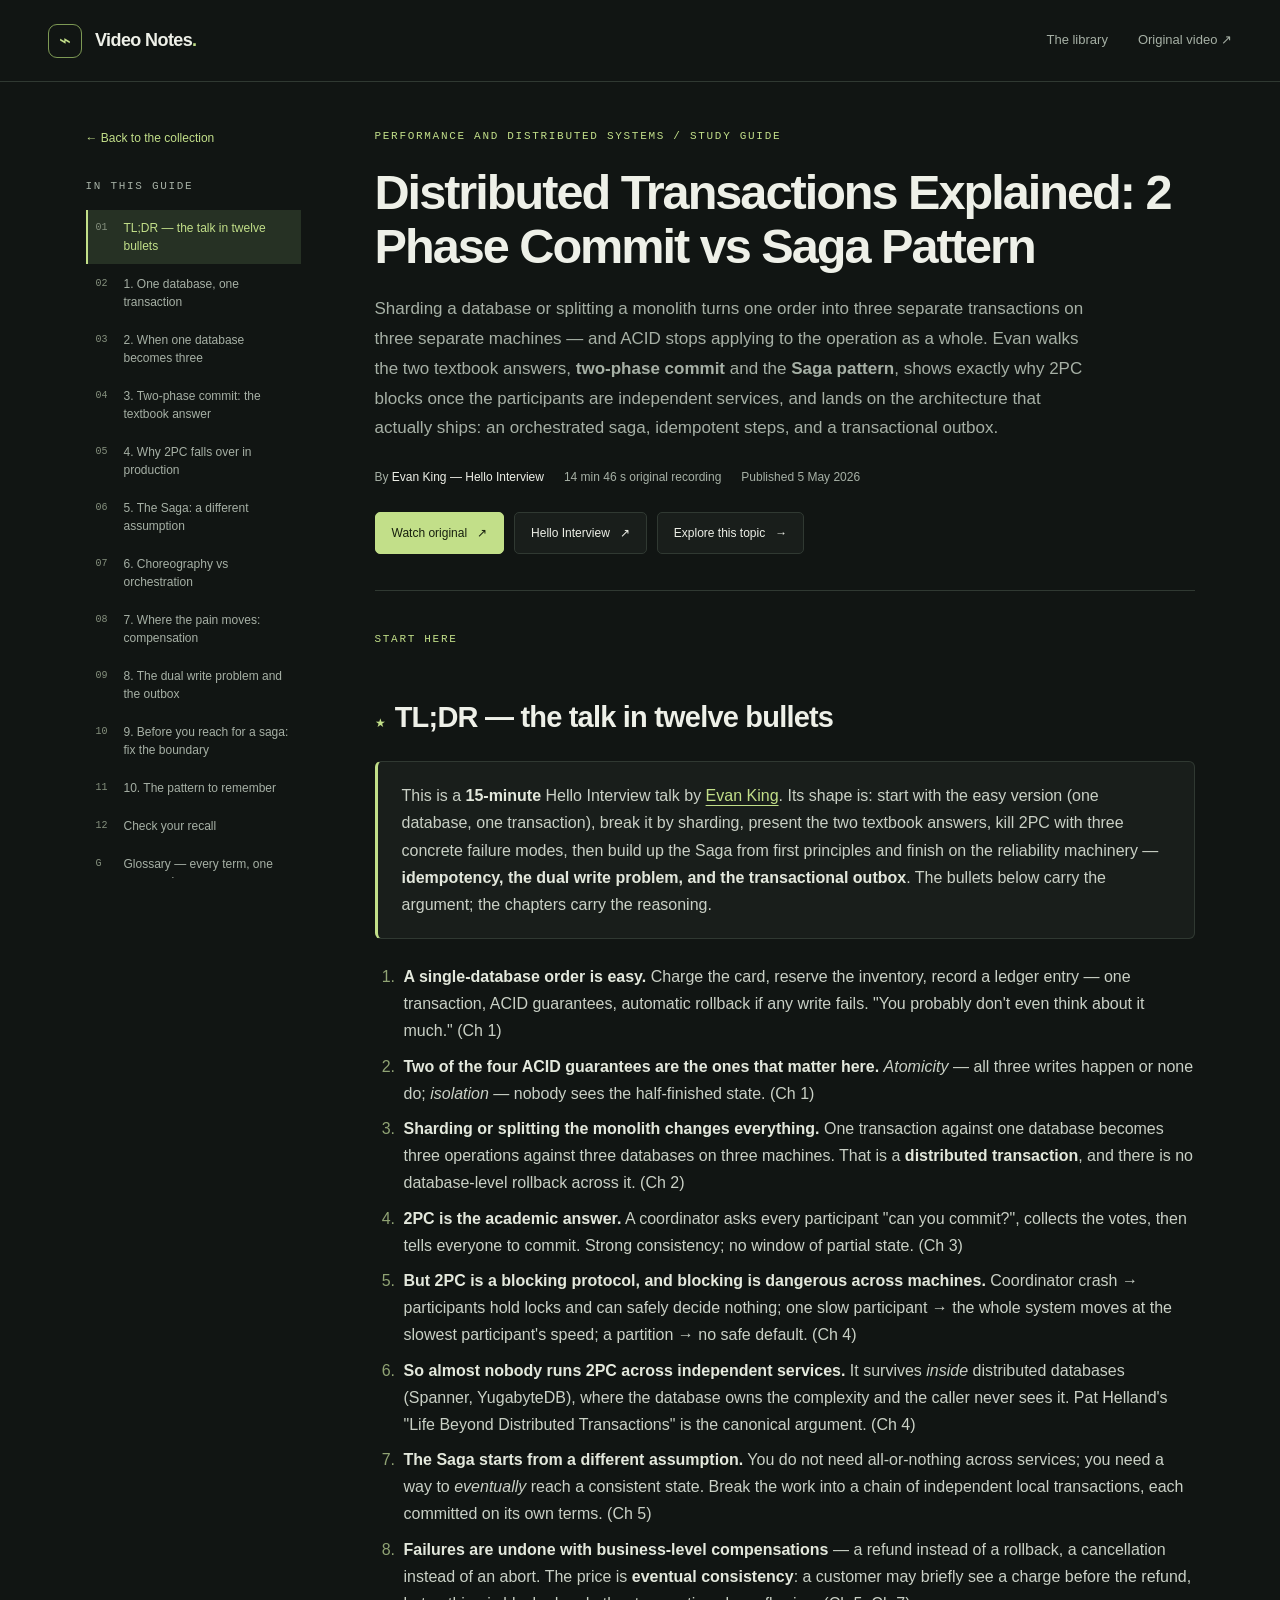
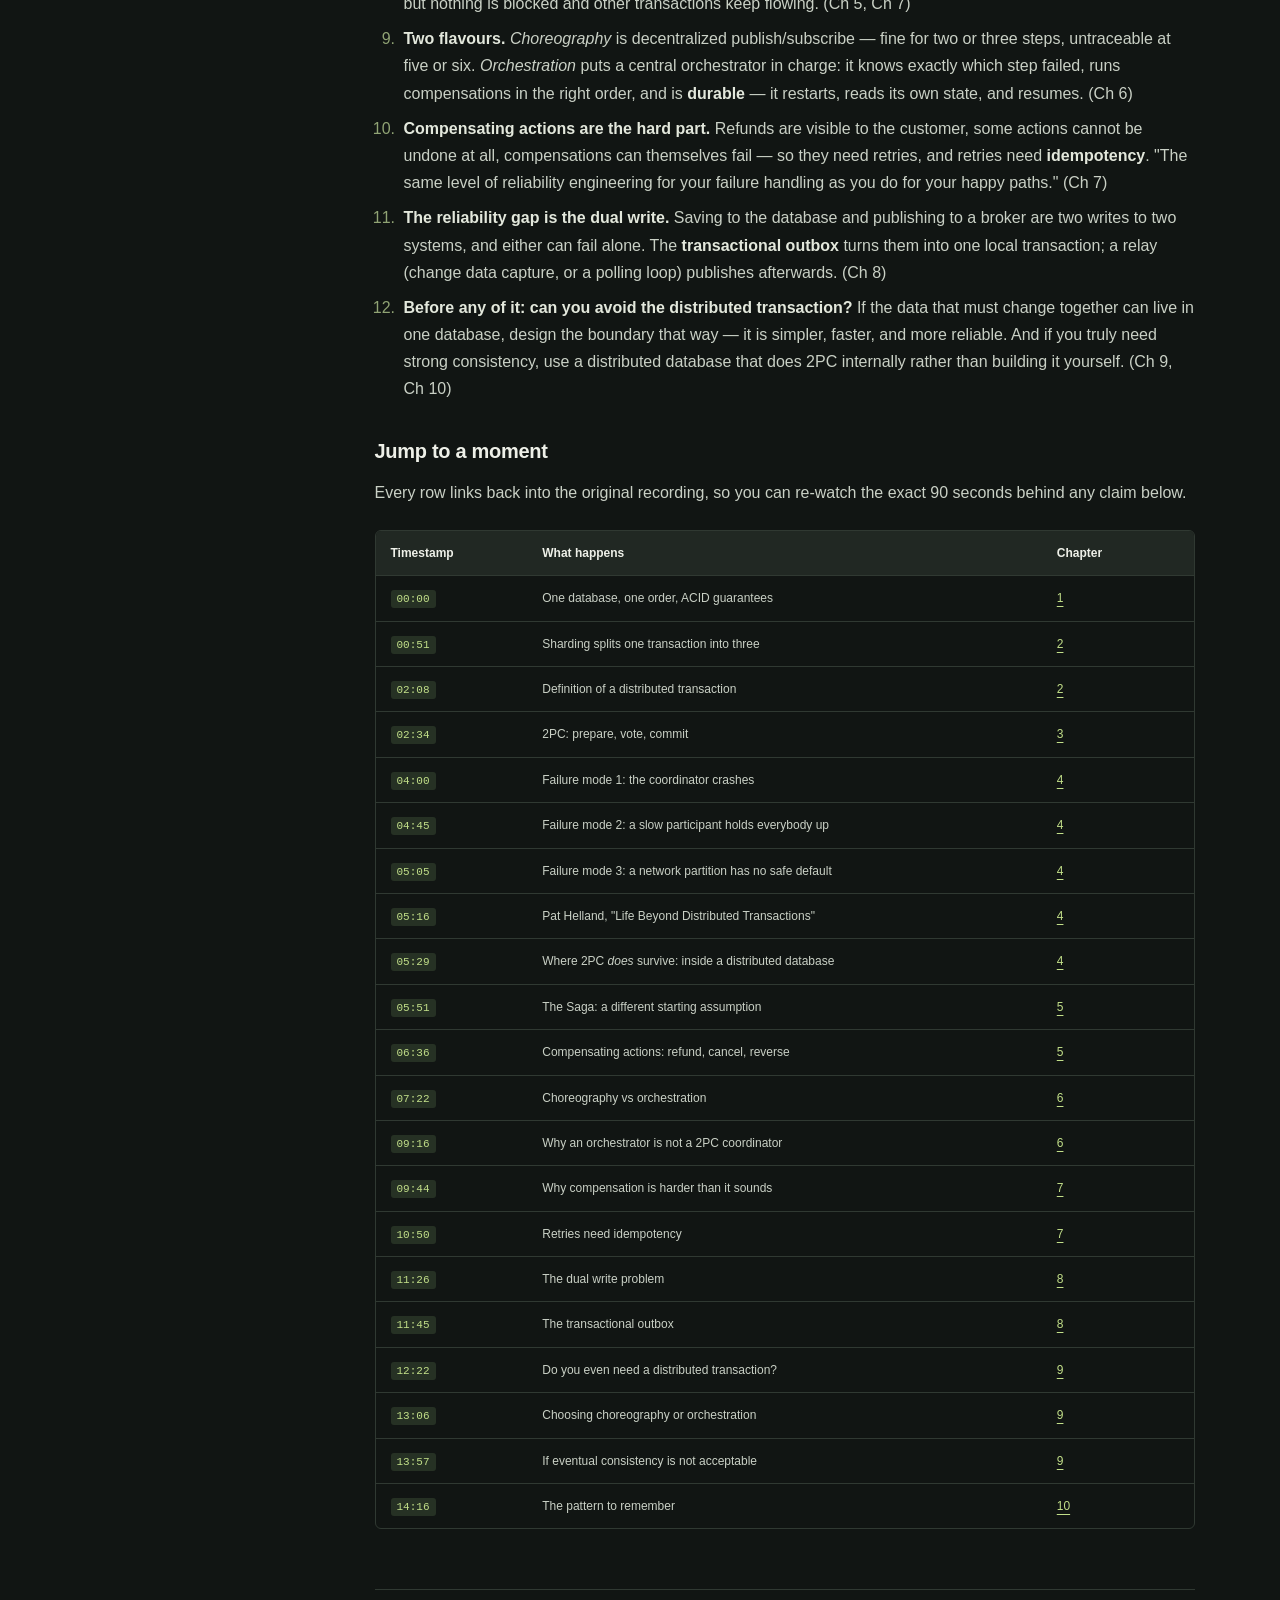
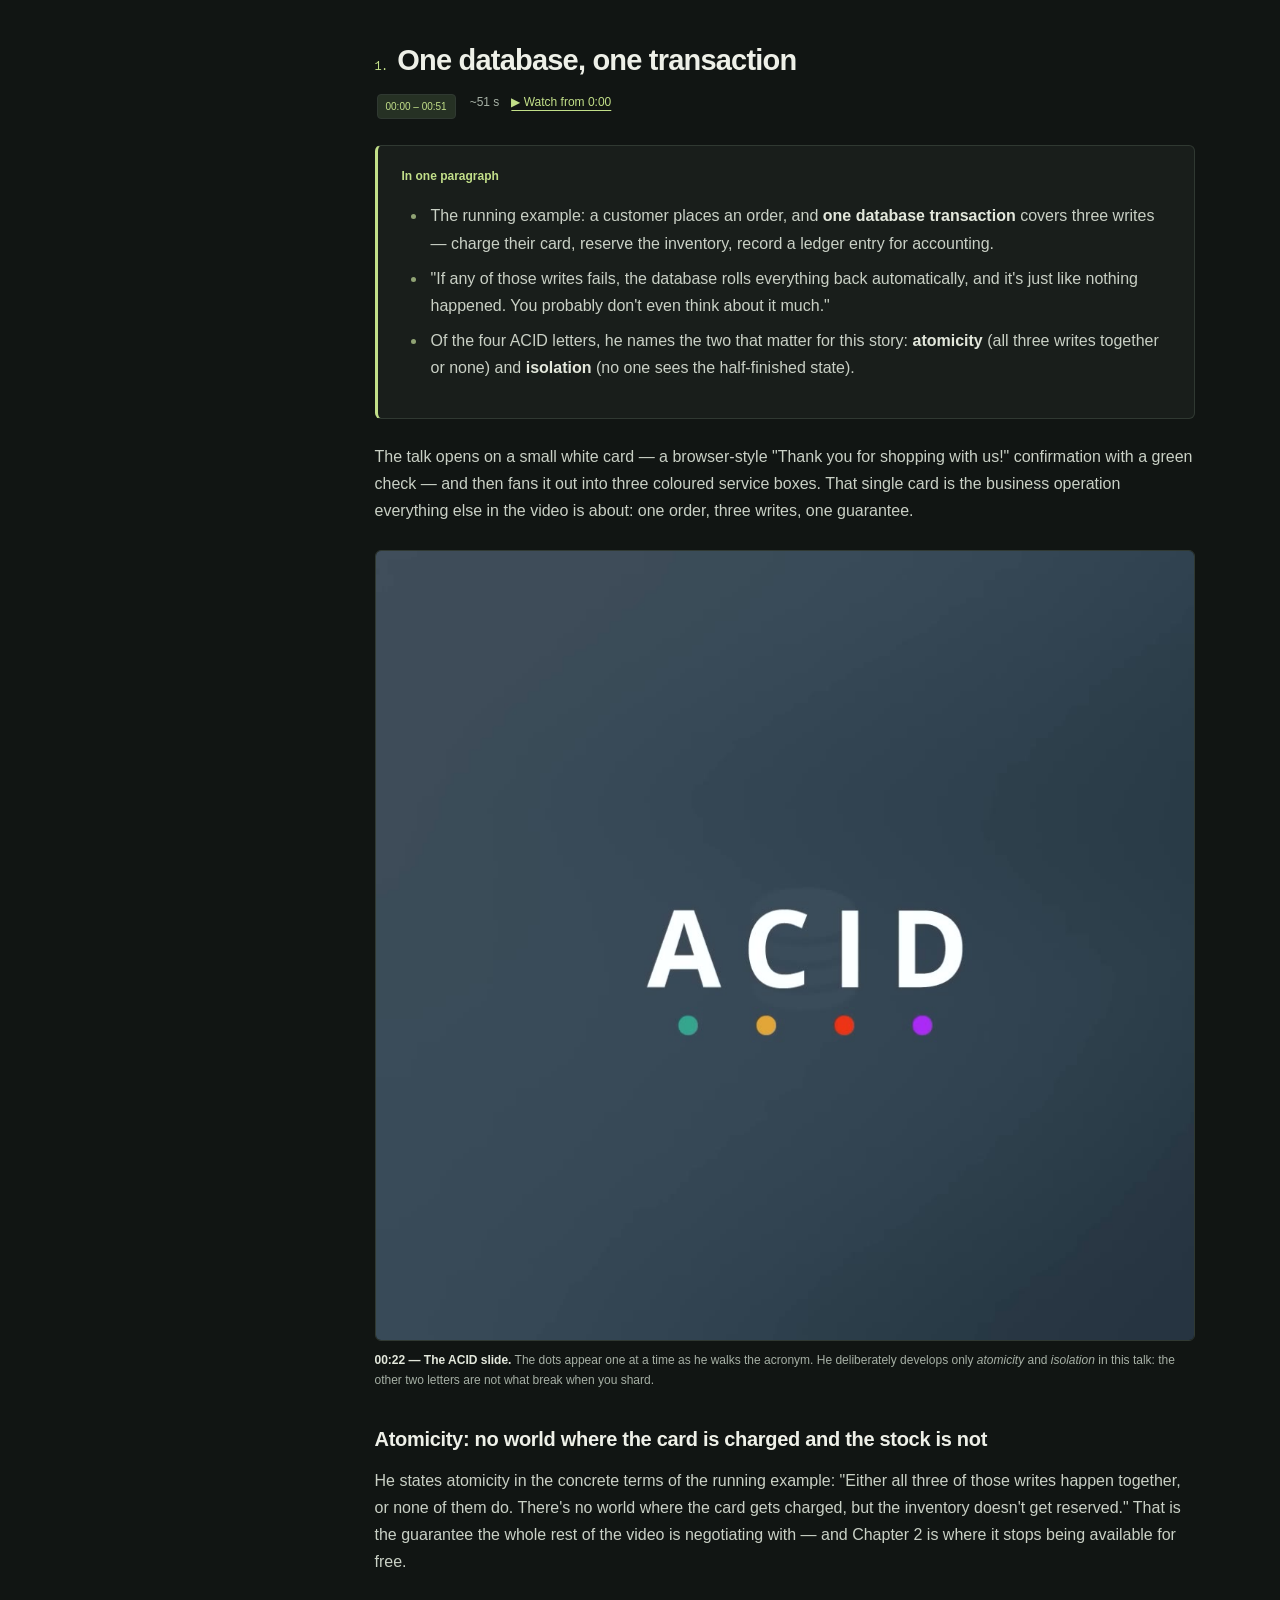
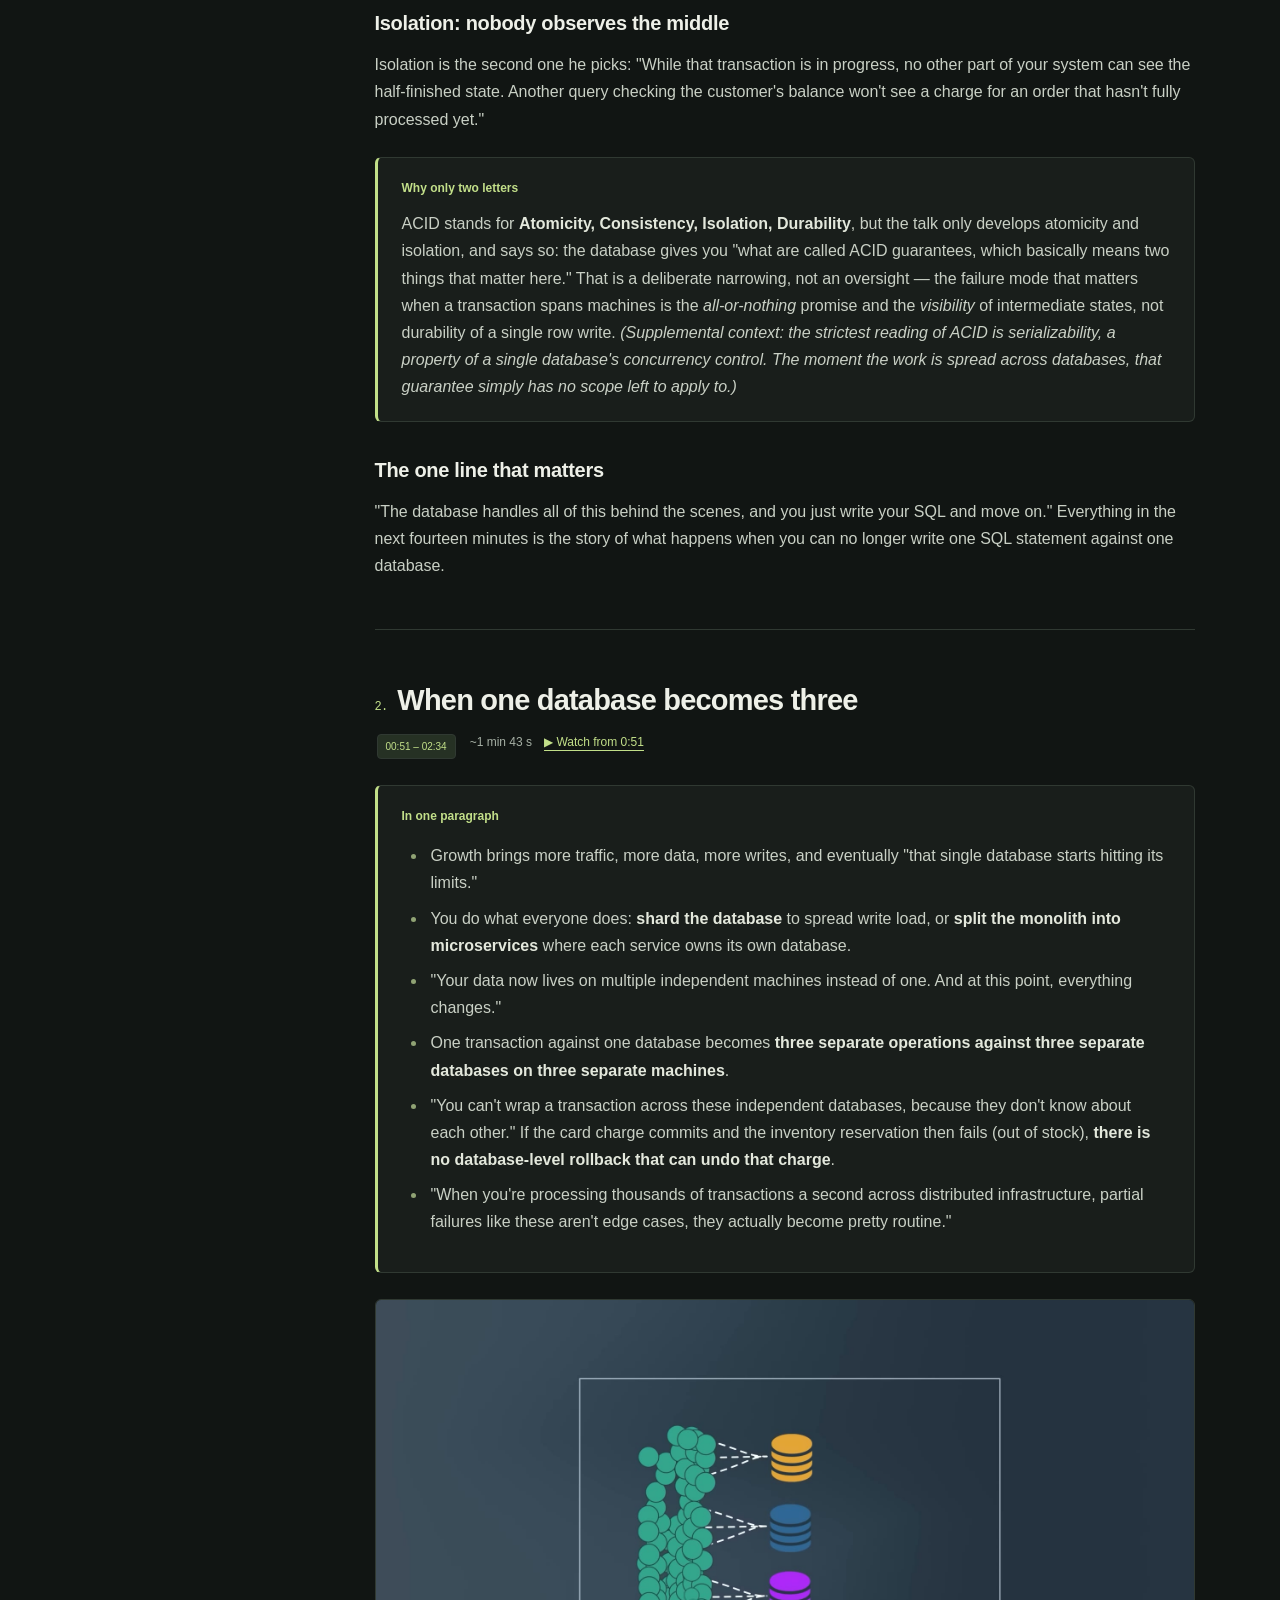
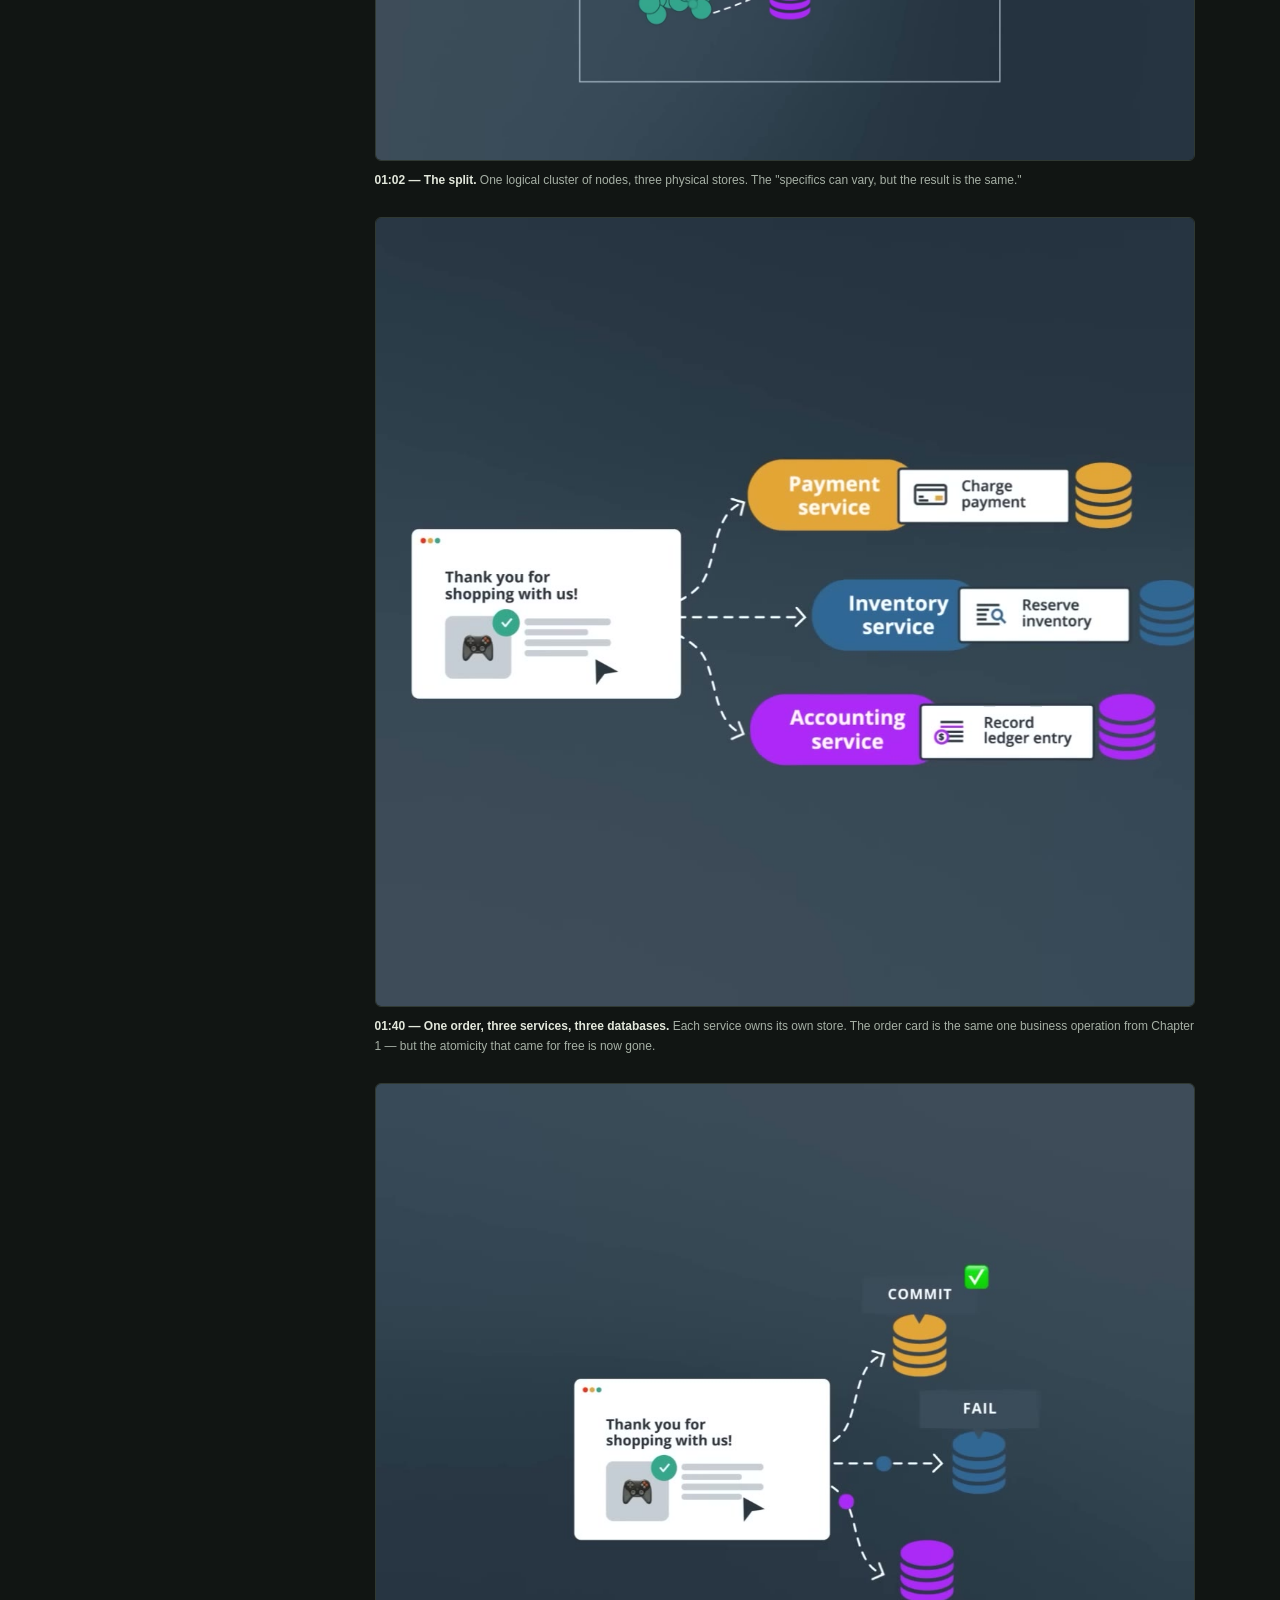
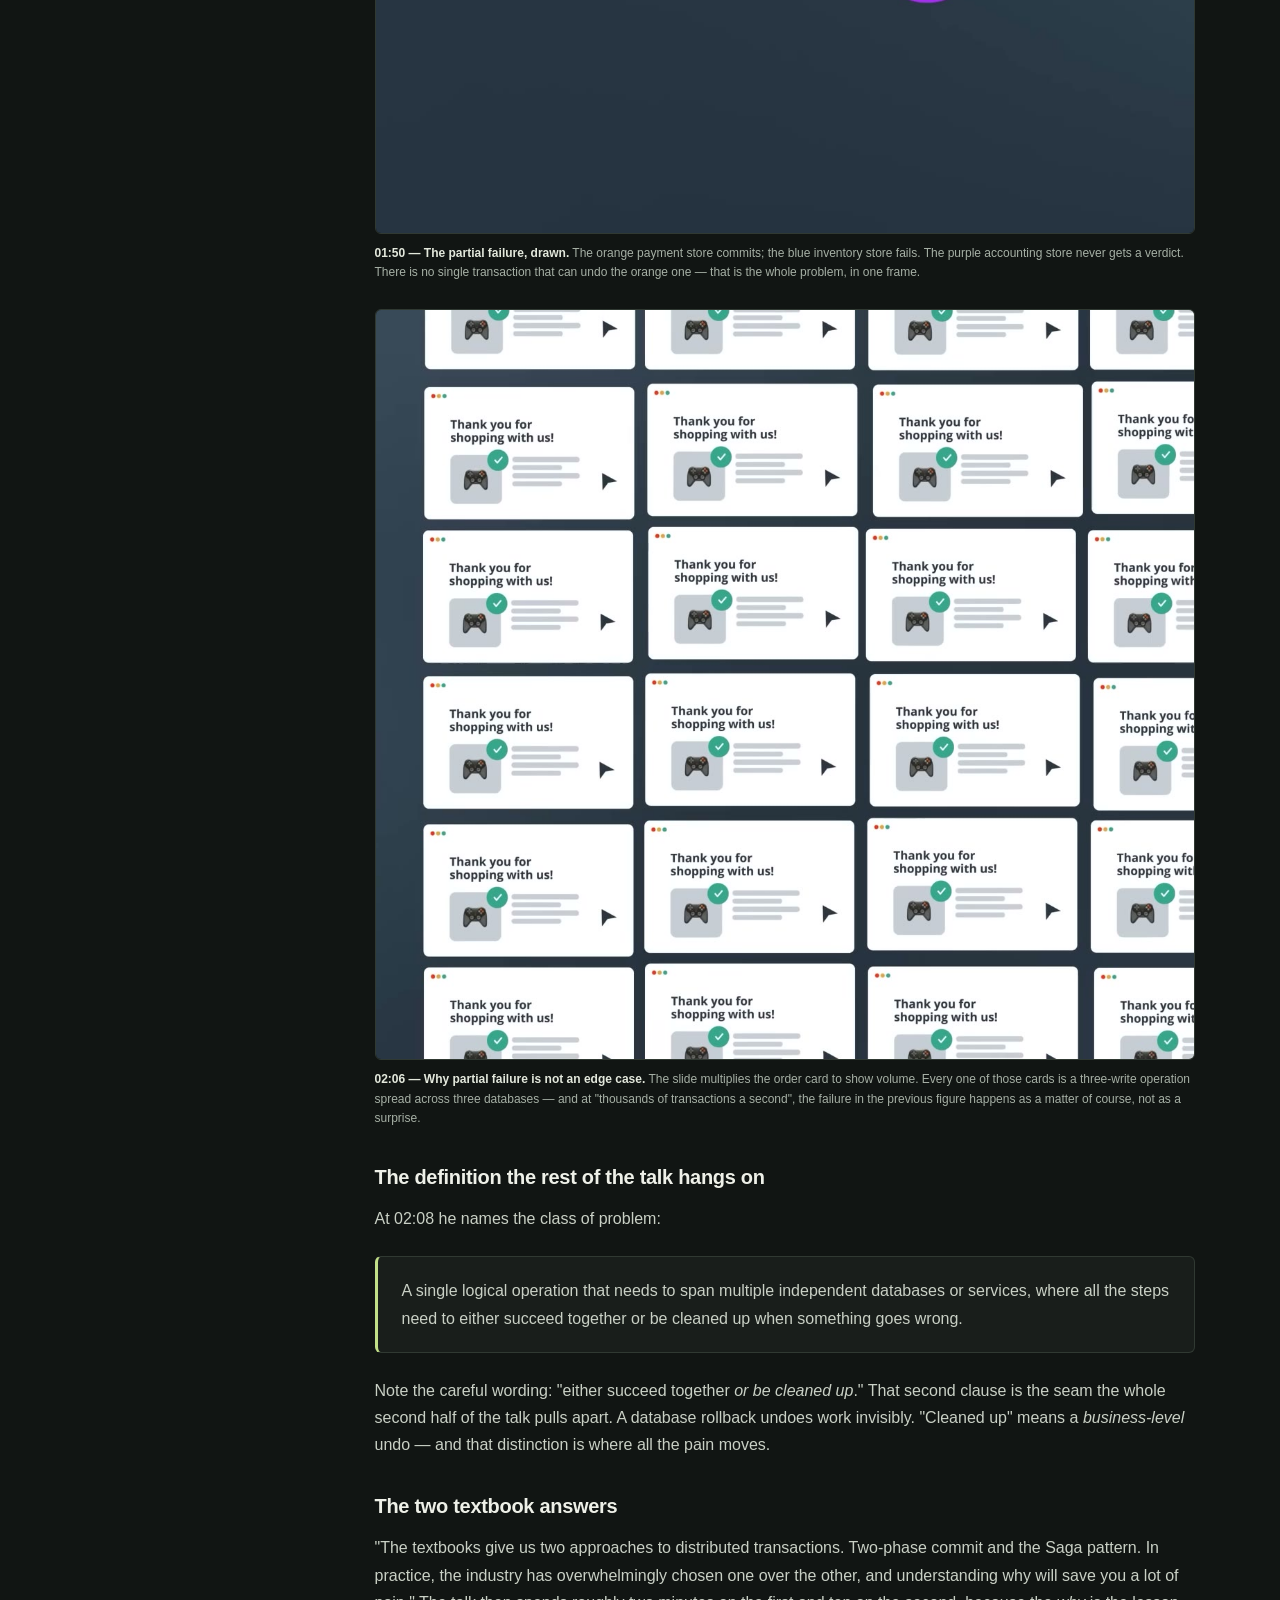
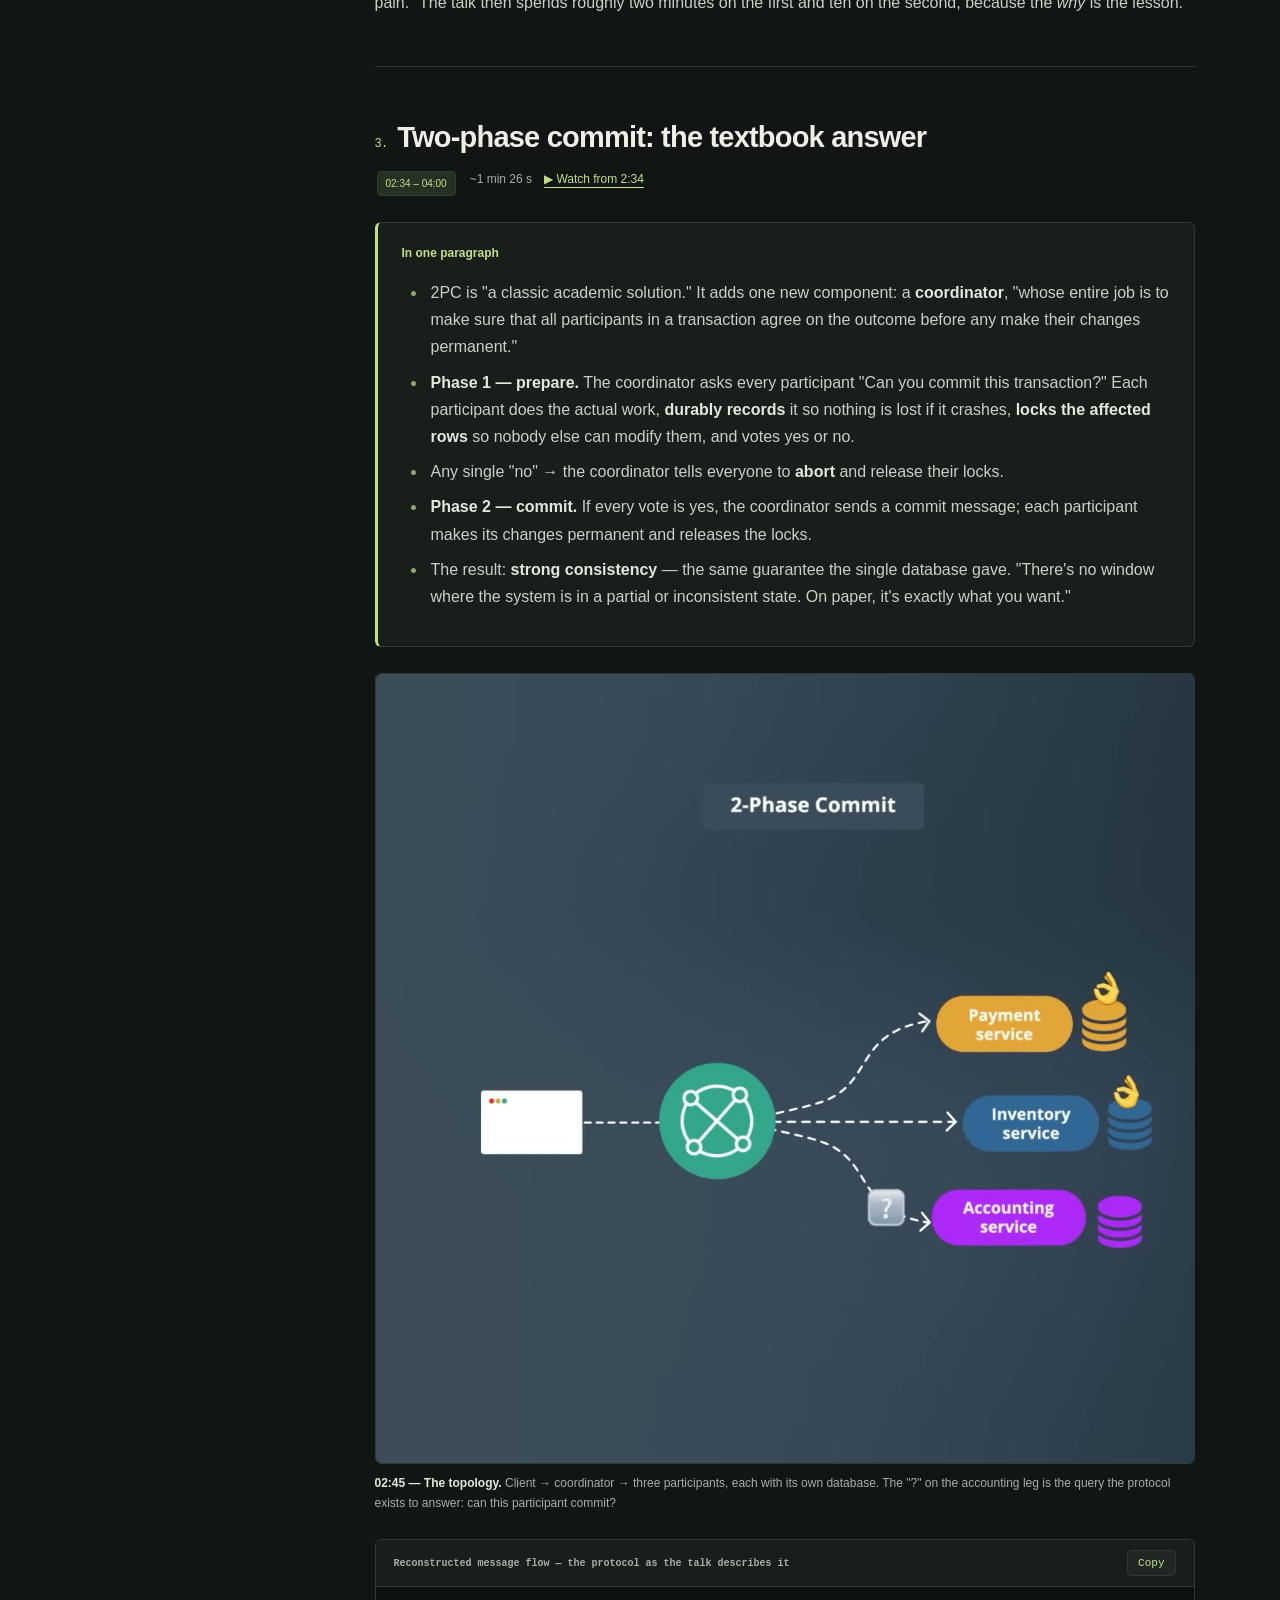
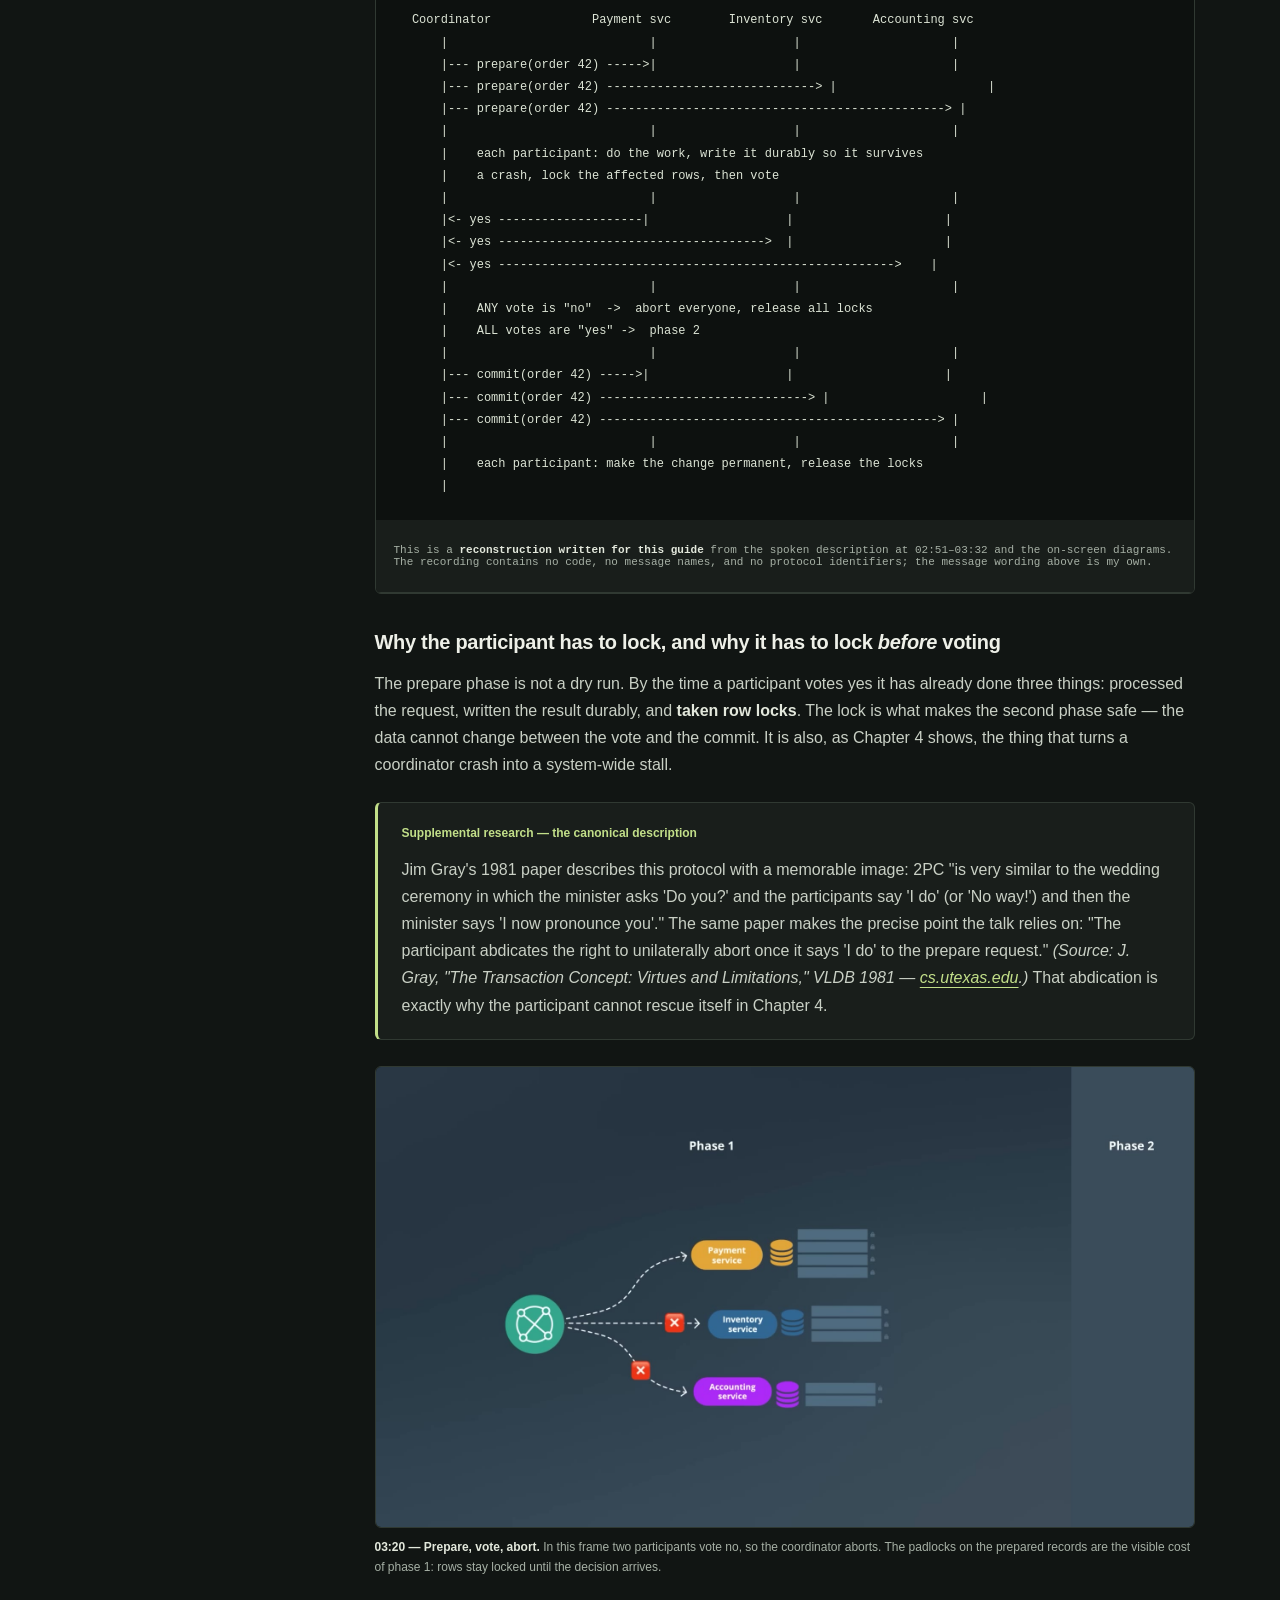
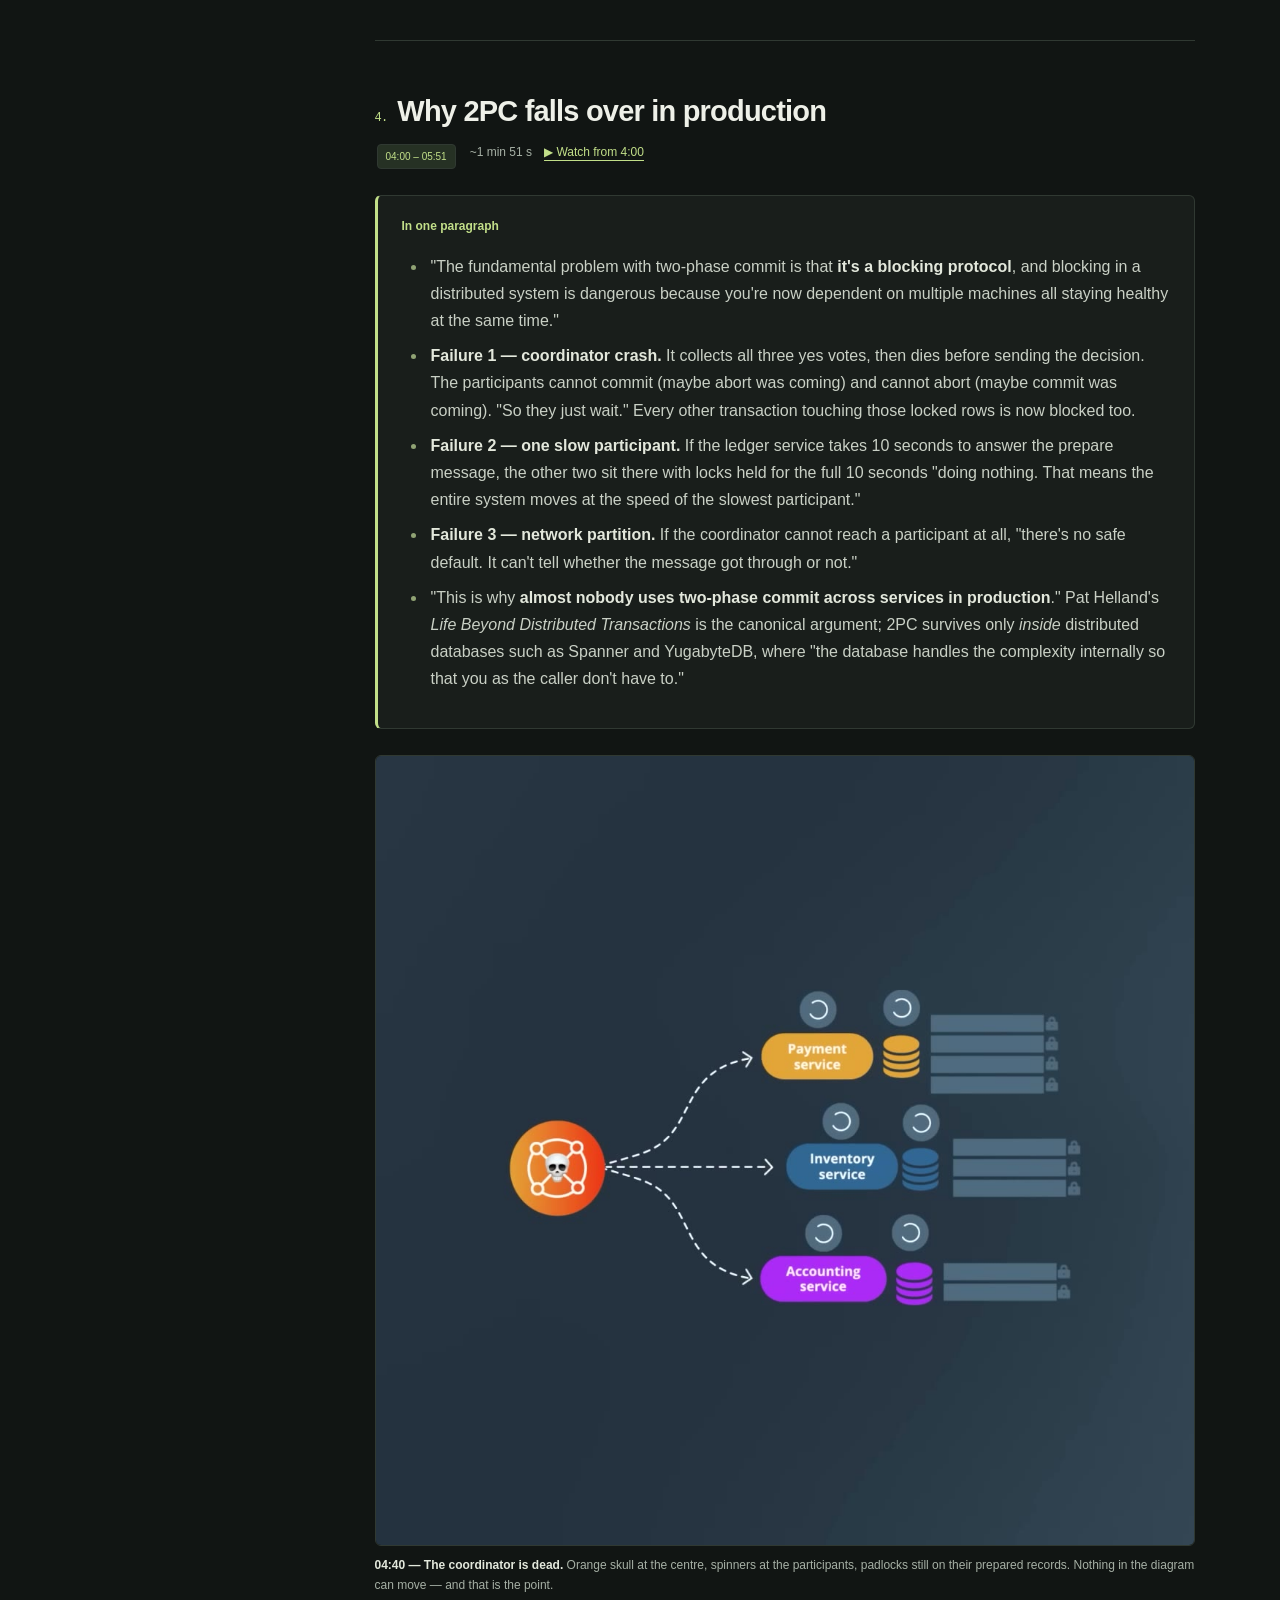
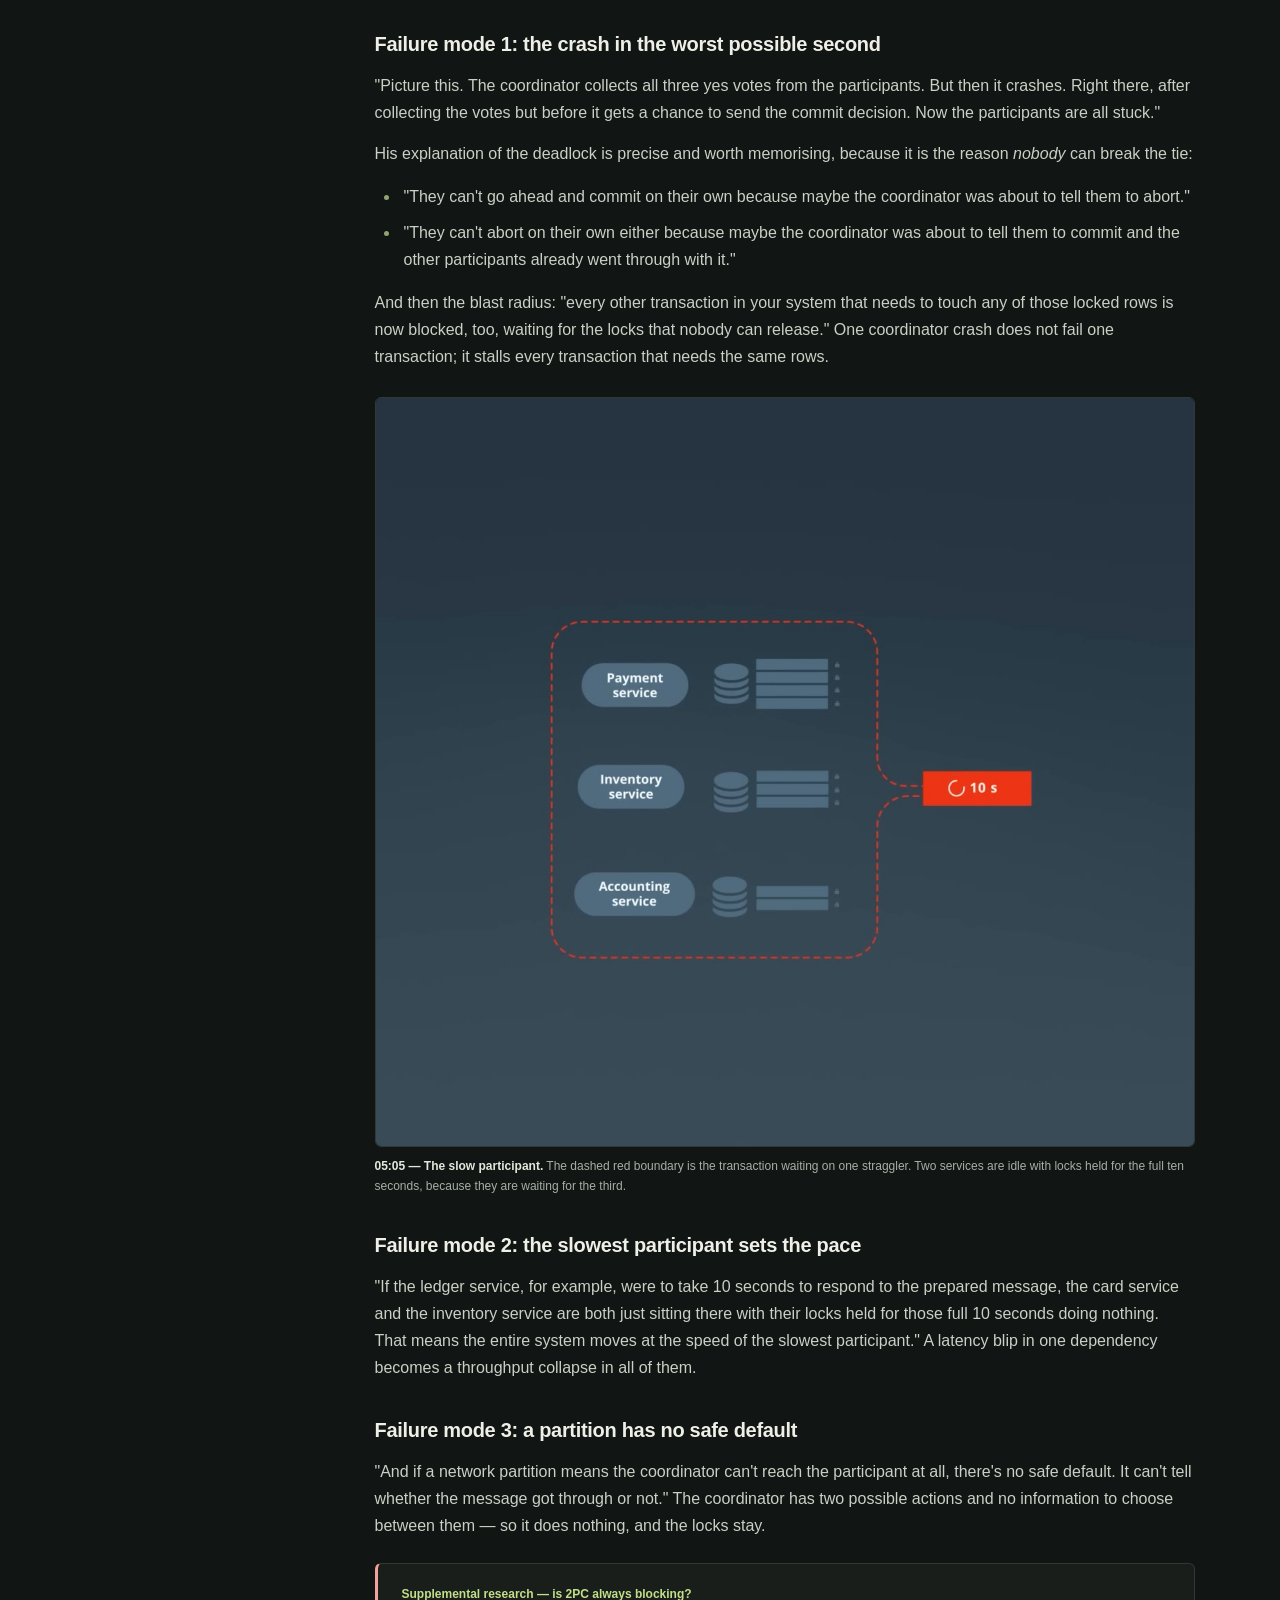
==== Distributed_Transactions_Explained_2_Phase_Commit_vs_Saga_Pattern/index.html @ 2a79383a "Add study guide for Distributed_Transactions_Explained_2_Phase_Commit_vs_Saga_Pattern Guide for Evan" ====
<!doctype html>
<html lang="en">
<head>
<meta charset="utf-8"><meta name="viewport" content="width=device-width, initial-scale=1">
<meta name="description" content="A 15-minute Hello Interview talk on distributed transactions: how two-phase commit works, why it blocks in production, and why orchestrated sagas with a transactional outbox are the pattern that actually ships."><meta name="theme-color" content="#111513">
<title>Distributed Transactions Explained: 2 Phase Commit vs Saga Pattern — Video Notes</title>
<link rel="icon" href="../assets/favicon.svg" type="image/svg+xml"><link rel="stylesheet" href="../assets/site.css">
<script src="../assets/site.js" defer></script>
</head>
<body class="guide-page" id="top">
<a class="skip-link" href="#study-guide">Skip to the study guide</a><div class="reading-progress" aria-hidden="true"></div>
<header class="site-bar"><div class="site-bar-inner">
<a class="site-brand" href="../index.html" aria-label="Video Notes home"><span class="brand-mark" aria-hidden="true">⌁</span><span>Video Notes<span class="brand-dot">.</span></span></a>
<nav class="site-nav" aria-label="Site navigation"><a href="../index.html#library">The library</a><a href="https://www.youtube.com/watch?v=DOFflggE_0Q">Original video ↗</a></nav>
</div></header>
<div class="guide-layout">
<aside class="guide-sidebar"><a class="back-library" href="../index.html#performance-and-distributed-systems">← Back to the collection</a><span class="section-label">In this guide</span>
<nav class="guide-toc" aria-label="Chapters"><a href="#heading-01"><span>01</span><span>TL;DR — the talk in twelve bullets</span></a><a href="#heading-02"><span>02</span><span>1. One database, one transaction</span></a><a href="#heading-03"><span>03</span><span>2. When one database becomes three</span></a><a href="#heading-04"><span>04</span><span>3. Two-phase commit: the textbook answer</span></a><a href="#heading-05"><span>05</span><span>4. Why 2PC falls over in production</span></a><a href="#heading-06"><span>06</span><span>5. The Saga: a different assumption</span></a><a href="#heading-07"><span>07</span><span>6. Choreography vs orchestration</span></a><a href="#heading-08"><span>08</span><span>7. Where the pain moves: compensation</span></a><a href="#heading-09"><span>09</span><span>8. The dual write problem and the outbox</span></a><a href="#heading-10"><span>10</span><span>9. Before you reach for a saga: fix the boundary</span></a><a href="#heading-11"><span>11</span><span>10. The pattern to remember</span></a><a href="#heading-12"><span>12</span><span>Check your recall</span></a><a href="#heading-13"><span>G</span><span>Glossary — every term, one paragraph</span></a><a href="#heading-14"><span>★</span><span>Cheat sheet — one page, printed</span></a><a href="#heading-15"><span>S</span><span>Sources and notes</span></a></nav><p class="sidebar-note">Fifteen minutes of video.<br>One page of cheat sheet.</p></aside>
<main class="guide-main" id="study-guide">
<header class="guide-hero"><span class="eyebrow">Performance and distributed systems / Study guide</span>
<h1>Distributed Transactions Explained: 2 Phase Commit vs Saga Pattern</h1><p class="guide-description">Sharding a database or splitting a monolith turns one order into three separate transactions on three separate machines — and ACID stops applying to the operation as a whole. Evan walks the two textbook answers, <strong>two-phase commit</strong> and the <strong>Saga pattern</strong>, shows exactly why 2PC blocks once the participants are independent services, and lands on the architecture that actually ships: an orchestrated saga, idempotent steps, and a transactional outbox.</p>
<div class="guide-meta"><span>By <strong>Evan King — Hello Interview</strong></span><span>14 min 46 s original recording</span><span>Published 5 May 2026</span></div>
<div class="guide-actions"><a class="button primary" href="https://www.youtube.com/watch?v=DOFflggE_0Q">Watch original <span aria-hidden="true">↗</span></a><a class="button" href="https://www.hellointerview.com/youtube/distributed-transactions">Hello Interview <span aria-hidden="true">↗</span></a><a class="button" href="../index.html#performance-and-distributed-systems">Explore this topic <span aria-hidden="true">→</span></a></div>
</header>
<details class="mobile-contents"><summary>Contents · 15 sections</summary><nav class="guide-toc" aria-label="Chapters on mobile"><a href="#heading-01"><span>01</span><span>TL;DR — the talk in twelve bullets</span></a><a href="#heading-02"><span>02</span><span>1. One database, one transaction</span></a><a href="#heading-03"><span>03</span><span>2. When one database becomes three</span></a><a href="#heading-04"><span>04</span><span>3. Two-phase commit: the textbook answer</span></a><a href="#heading-05"><span>05</span><span>4. Why 2PC falls over in production</span></a><a href="#heading-06"><span>06</span><span>5. The Saga: a different assumption</span></a><a href="#heading-07"><span>07</span><span>6. Choreography vs orchestration</span></a><a href="#heading-08"><span>08</span><span>7. Where the pain moves: compensation</span></a><a href="#heading-09"><span>09</span><span>8. The dual write problem and the outbox</span></a><a href="#heading-10"><span>10</span><span>9. Before you reach for a saga: fix the boundary</span></a><a href="#heading-11"><span>11</span><span>10. The pattern to remember</span></a><a href="#heading-12"><span>12</span><span>Check your recall</span></a><a href="#heading-13"><span>G</span><span>Glossary — every term, one paragraph</span></a><a href="#heading-14"><span>★</span><span>Cheat sheet — one page, printed</span></a><a href="#heading-15"><span>S</span><span>Sources and notes</span></a></nav></details>
<div class="guide-content">

    <section id="tldr">
      <div class="eyebrow">Start here</div>
      <h2 id="heading-01"><span class="chap-num">★</span>TL;DR — the talk in twelve bullets</h2>
      <div class="intro-callout">
        This is a <strong>15-minute</strong> Hello Interview talk by <a href="https://www.hellointerview.com/youtube/distributed-transactions" target="_blank" rel="noopener">Evan King</a>. Its shape is: start with the easy version (one database, one transaction), break it by sharding, present the two textbook answers, kill 2PC with three concrete failure modes, then build up the Saga from first principles and finish on the reliability machinery — <strong>idempotency, the dual write problem, and the transactional outbox</strong>. The bullets below carry the argument; the chapters carry the reasoning.
      </div>
      <ol>
        <li><strong>A single-database order is easy.</strong> Charge the card, reserve the inventory, record a ledger entry — one transaction, ACID guarantees, automatic rollback if any write fails. "You probably don't even think about it much." (Ch 1)</li>
        <li><strong>Two of the four ACID guarantees are the ones that matter here.</strong> <em>Atomicity</em> — all three writes happen or none do; <em>isolation</em> — nobody sees the half-finished state. (Ch 1)</li>
        <li><strong>Sharding or splitting the monolith changes everything.</strong> One transaction against one database becomes three operations against three databases on three machines. That is a <strong>distributed transaction</strong>, and there is no database-level rollback across it. (Ch 2)</li>
        <li><strong>2PC is the academic answer.</strong> A coordinator asks every participant "can you commit?", collects the votes, then tells everyone to commit. Strong consistency; no window of partial state. (Ch 3)</li>
        <li><strong>But 2PC is a blocking protocol, and blocking is dangerous across machines.</strong> Coordinator crash → participants hold locks and can safely decide nothing; one slow participant → the whole system moves at the slowest participant's speed; a partition → no safe default. (Ch 4)</li>
        <li><strong>So almost nobody runs 2PC across independent services.</strong> It survives <em>inside</em> distributed databases (Spanner, YugabyteDB), where the database owns the complexity and the caller never sees it. Pat Helland's "Life Beyond Distributed Transactions" is the canonical argument. (Ch 4)</li>
        <li><strong>The Saga starts from a different assumption.</strong> You do not need all-or-nothing across services; you need a way to <em>eventually</em> reach a consistent state. Break the work into a chain of independent local transactions, each committed on its own terms. (Ch 5)</li>
        <li><strong>Failures are undone with business-level compensations</strong> — a refund instead of a rollback, a cancellation instead of an abort. The price is <strong>eventual consistency</strong>: a customer may briefly see a charge before the refund, but nothing is blocked and other transactions keep flowing. (Ch 5, Ch 7)</li>
        <li><strong>Two flavours.</strong> <em>Choreography</em> is decentralized publish/subscribe — fine for two or three steps, untraceable at five or six. <em>Orchestration</em> puts a central orchestrator in charge: it knows exactly which step failed, runs compensations in the right order, and is <strong>durable</strong> — it restarts, reads its own state, and resumes. (Ch 6)</li>
        <li><strong>Compensating actions are the hard part.</strong> Refunds are visible to the customer, some actions cannot be undone at all, compensations can themselves fail — so they need retries, and retries need <strong>idempotency</strong>. "The same level of reliability engineering for your failure handling as you do for your happy paths." (Ch 7)</li>
        <li><strong>The reliability gap is the dual write.</strong> Saving to the database and publishing to a broker are two writes to two systems, and either can fail alone. The <strong>transactional outbox</strong> turns them into one local transaction; a relay (change data capture, or a polling loop) publishes afterwards. (Ch 8)</li>
        <li><strong>Before any of it: can you avoid the distributed transaction?</strong> If the data that must change together can live in one database, design the boundary that way — it is simpler, faster, and more reliable. And if you truly need strong consistency, use a distributed database that does 2PC internally rather than building it yourself. (Ch 9, Ch 10)</li>
      </ol>

      <h3>Jump to a moment</h3>
      <p>Every row links back into the original recording, so you can re-watch the exact 90 seconds behind any claim below.</p>
      <div class="table-scroll">
        <table>
          <thead><tr><th>Timestamp</th><th>What happens</th><th>Chapter</th></tr></thead>
          <tbody>
            <tr><td><a class="ts" href="https://www.youtube.com/watch?v=DOFflggE_0Q&amp;t=0s" target="_blank" rel="noopener">00:00</a></td><td>One database, one order, ACID guarantees</td><td><a href="#ch1">1</a></td></tr>
            <tr><td><a class="ts" href="https://www.youtube.com/watch?v=DOFflggE_0Q&amp;t=51s" target="_blank" rel="noopener">00:51</a></td><td>Sharding splits one transaction into three</td><td><a href="#ch2">2</a></td></tr>
            <tr><td><a class="ts" href="https://www.youtube.com/watch?v=DOFflggE_0Q&amp;t=128s" target="_blank" rel="noopener">02:08</a></td><td>Definition of a distributed transaction</td><td><a href="#ch2">2</a></td></tr>
            <tr><td><a class="ts" href="https://www.youtube.com/watch?v=DOFflggE_0Q&amp;t=154s" target="_blank" rel="noopener">02:34</a></td><td>2PC: prepare, vote, commit</td><td><a href="#ch3">3</a></td></tr>
            <tr><td><a class="ts" href="https://www.youtube.com/watch?v=DOFflggE_0Q&amp;t=240s" target="_blank" rel="noopener">04:00</a></td><td>Failure mode 1: the coordinator crashes</td><td><a href="#ch4">4</a></td></tr>
            <tr><td><a class="ts" href="https://www.youtube.com/watch?v=DOFflggE_0Q&amp;t=285s" target="_blank" rel="noopener">04:45</a></td><td>Failure mode 2: a slow participant holds everybody up</td><td><a href="#ch4">4</a></td></tr>
            <tr><td><a class="ts" href="https://www.youtube.com/watch?v=DOFflggE_0Q&amp;t=305s" target="_blank" rel="noopener">05:05</a></td><td>Failure mode 3: a network partition has no safe default</td><td><a href="#ch4">4</a></td></tr>
            <tr><td><a class="ts" href="https://www.youtube.com/watch?v=DOFflggE_0Q&amp;t=316s" target="_blank" rel="noopener">05:16</a></td><td>Pat Helland, "Life Beyond Distributed Transactions"</td><td><a href="#ch4">4</a></td></tr>
            <tr><td><a class="ts" href="https://www.youtube.com/watch?v=DOFflggE_0Q&amp;t=329s" target="_blank" rel="noopener">05:29</a></td><td>Where 2PC <em>does</em> survive: inside a distributed database</td><td><a href="#ch4">4</a></td></tr>
            <tr><td><a class="ts" href="https://www.youtube.com/watch?v=DOFflggE_0Q&amp;t=351s" target="_blank" rel="noopener">05:51</a></td><td>The Saga: a different starting assumption</td><td><a href="#ch5">5</a></td></tr>
            <tr><td><a class="ts" href="https://www.youtube.com/watch?v=DOFflggE_0Q&amp;t=396s" target="_blank" rel="noopener">06:36</a></td><td>Compensating actions: refund, cancel, reverse</td><td><a href="#ch5">5</a></td></tr>
            <tr><td><a class="ts" href="https://www.youtube.com/watch?v=DOFflggE_0Q&amp;t=442s" target="_blank" rel="noopener">07:22</a></td><td>Choreography vs orchestration</td><td><a href="#ch6">6</a></td></tr>
            <tr><td><a class="ts" href="https://www.youtube.com/watch?v=DOFflggE_0Q&amp;t=556s" target="_blank" rel="noopener">09:16</a></td><td>Why an orchestrator is not a 2PC coordinator</td><td><a href="#ch6">6</a></td></tr>
            <tr><td><a class="ts" href="https://www.youtube.com/watch?v=DOFflggE_0Q&amp;t=584s" target="_blank" rel="noopener">09:44</a></td><td>Why compensation is harder than it sounds</td><td><a href="#ch7">7</a></td></tr>
            <tr><td><a class="ts" href="https://www.youtube.com/watch?v=DOFflggE_0Q&amp;t=650s" target="_blank" rel="noopener">10:50</a></td><td>Retries need idempotency</td><td><a href="#ch7">7</a></td></tr>
            <tr><td><a class="ts" href="https://www.youtube.com/watch?v=DOFflggE_0Q&amp;t=686s" target="_blank" rel="noopener">11:26</a></td><td>The dual write problem</td><td><a href="#ch8">8</a></td></tr>
            <tr><td><a class="ts" href="https://www.youtube.com/watch?v=DOFflggE_0Q&amp;t=705s" target="_blank" rel="noopener">11:45</a></td><td>The transactional outbox</td><td><a href="#ch8">8</a></td></tr>
            <tr><td><a class="ts" href="https://www.youtube.com/watch?v=DOFflggE_0Q&amp;t=742s" target="_blank" rel="noopener">12:22</a></td><td>Do you even need a distributed transaction?</td><td><a href="#ch9">9</a></td></tr>
            <tr><td><a class="ts" href="https://www.youtube.com/watch?v=DOFflggE_0Q&amp;t=786s" target="_blank" rel="noopener">13:06</a></td><td>Choosing choreography or orchestration</td><td><a href="#ch9">9</a></td></tr>
            <tr><td><a class="ts" href="https://www.youtube.com/watch?v=DOFflggE_0Q&amp;t=837s" target="_blank" rel="noopener">13:57</a></td><td>If eventual consistency is not acceptable</td><td><a href="#ch9">9</a></td></tr>
            <tr><td><a class="ts" href="https://www.youtube.com/watch?v=DOFflggE_0Q&amp;t=856s" target="_blank" rel="noopener">14:16</a></td><td>The pattern to remember</td><td><a href="#ch10">10</a></td></tr>
          </tbody>
        </table>
      </div>
    </section>

    <article id="ch1" class="chapter">
      <div class="chapter-head">
        <h2 id="heading-02"><span class="chap-num">1.</span>One database, one transaction</h2>
        <div class="meta">
          <span class="badge">00:00 – 00:51</span>
          <span>~51 s</span>
          <a class="watch-link" href="https://www.youtube.com/watch?v=DOFflggE_0Q&amp;t=0s" target="_blank" rel="noopener">▶ Watch from 0:00</a>
        </div>
      </div>
      <div class="chapter-tldr">
        <div class="label">In one paragraph</div>
        <ul>
          <li>The running example: a customer places an order, and <strong>one database transaction</strong> covers three writes — charge their card, reserve the inventory, record a ledger entry for accounting.</li>
          <li>"If any of those writes fails, the database rolls everything back automatically, and it's just like nothing happened. You probably don't even think about it much."</li>
          <li>Of the four ACID letters, he names the two that matter for this story: <strong>atomicity</strong> (all three writes together or none) and <strong>isolation</strong> (no one sees the half-finished state).</li>
        </ul>
      </div>

      <p>The talk opens on a small white card — a browser-style "Thank you for shopping with us!" confirmation with a green check — and then fans it out into three coloured service boxes. That single card is the business operation everything else in the video is about: one order, three writes, one guarantee.</p>

      <figure>
        <img src="assets/screenshots/01-acid-guarantees.jpg" alt="Slide showing the letters A C I D with four coloured dots underneath, revealing the acronym one letter at a time." loading="lazy" />
        <figcaption><strong>00:22 — The ACID slide.</strong> The dots appear one at a time as he walks the acronym. He deliberately develops only <em>atomicity</em> and <em>isolation</em> in this talk: the other two letters are not what break when you shard.</figcaption>
      </figure>

      <h3>Atomicity: no world where the card is charged and the stock is not</h3>
      <p>He states atomicity in the concrete terms of the running example: "Either all three of those writes happen together, or none of them do. There's no world where the card gets charged, but the inventory doesn't get reserved." That is the guarantee the whole rest of the video is negotiating with — and Chapter 2 is where it stops being available for free.</p>

      <h3>Isolation: nobody observes the middle</h3>
      <p>Isolation is the second one he picks: "While that transaction is in progress, no other part of your system can see the half-finished state. Another query checking the customer's balance won't see a charge for an order that hasn't fully processed yet."</p>
      <div class="callout" data-label="Why only two letters">
        <p>ACID stands for <strong>Atomicity, Consistency, Isolation, Durability</strong>, but the talk only develops atomicity and isolation, and says so: the database gives you "what are called ACID guarantees, which basically means two things that matter here." That is a deliberate narrowing, not an oversight — the failure mode that matters when a transaction spans machines is the <em>all-or-nothing</em> promise and the <em>visibility</em> of intermediate states, not durability of a single row write. <em>(Supplemental context: the strictest reading of ACID is serializability, a property of a <em>single</em> database's concurrency control. The moment the work is spread across databases, that guarantee simply has no scope left to apply to.)</em></p>
      </div>

      <h3>The one line that matters</h3>
      <p>"The database handles all of this behind the scenes, and you just write your SQL and move on." Everything in the next fourteen minutes is the story of what happens when you can no longer write one SQL statement against one database.</p>
    </article>

    <article id="ch2" class="chapter">
      <div class="chapter-head">
        <h2 id="heading-03"><span class="chap-num">2.</span>When one database becomes three</h2>
        <div class="meta">
          <span class="badge">00:51 – 02:34</span>
          <span>~1 min 43 s</span>
          <a class="watch-link" href="https://www.youtube.com/watch?v=DOFflggE_0Q&amp;t=51s" target="_blank" rel="noopener">▶ Watch from 0:51</a>
        </div>
      </div>
      <div class="chapter-tldr">
        <div class="label">In one paragraph</div>
        <ul>
          <li>Growth brings more traffic, more data, more writes, and eventually "that single database starts hitting its limits."</li>
          <li>You do what everyone does: <strong>shard the database</strong> to spread write load, or <strong>split the monolith into microservices</strong> where each service owns its own database.</li>
          <li>"Your data now lives on multiple independent machines instead of one. And at this point, everything changes."</li>
          <li>One transaction against one database becomes <strong>three separate operations against three separate databases on three separate machines</strong>.</li>
          <li>"You can't wrap a transaction across these independent databases, because they don't know about each other." If the card charge commits and the inventory reservation then fails (out of stock), <strong>there is no database-level rollback that can undo that charge</strong>.</li>
          <li>"When you're processing thousands of transactions a second across distributed infrastructure, partial failures like these aren't edge cases, they actually become pretty routine."</li>
        </ul>
      </div>

      <figure>
        <img src="assets/screenshots/02-sharding-one-to-three.jpg" alt="Diagram of a large green cluster of database nodes fanning out with dashed arrows into three separate database cylinders coloured orange, blue and purple." loading="lazy" />
        <figcaption><strong>01:02 — The split.</strong> One logical cluster of nodes, three physical stores. The "specifics can vary, but the result is the same."</figcaption>
      </figure>

      <figure>
        <img src="assets/screenshots/03-three-services-one-order.jpg" alt="An order-confirmation card on the left with three dashed arrows to Payment service (Charge payment, orange database), Inventory service (Reserve inventory, blue database) and Accounting service (Record ledger entry, purple database)." loading="lazy" />
        <figcaption><strong>01:40 — One order, three services, three databases.</strong> Each service owns its own store. The order card is the same one business operation from Chapter 1 — but the atomicity that came for free is now gone.</figcaption>
      </figure>

      <figure>
        <img src="assets/screenshots/04-partial-failure-commit-fail.jpg" alt="The order-confirmation card fanning out to three databases: the orange payment database is labelled COMMIT with a green tick, the blue inventory database is labelled FAIL, and the purple accounting database has no label." loading="lazy" />
        <figcaption><strong>01:50 — The partial failure, drawn.</strong> The orange payment store commits; the blue inventory store fails. The purple accounting store never gets a verdict. There is no single transaction that can undo the orange one — that is the whole problem, in one frame.</figcaption>
      </figure>

      <figure>
        <img src="assets/screenshots/05-many-orders-per-second.jpg" alt="A dense grid of dozens of identical order-confirmation cards, each reading 'Thank you for shopping with us!' with a green tick, filling the right side of the frame." loading="lazy" />
        <figcaption><strong>02:06 — Why partial failure is not an edge case.</strong> The slide multiplies the order card to show volume. Every one of those cards is a three-write operation spread across three databases — and at "thousands of transactions a second", the failure in the previous figure happens as a matter of course, not as a surprise.</figcaption>
      </figure>

      <h3>The definition the rest of the talk hangs on</h3>
      <p>At 02:08 he names the class of problem:</p>
      <div class="quote">A single logical operation that needs to span multiple independent databases or services, where all the steps need to either succeed together or be cleaned up when something goes wrong.</div>
      <p>Note the careful wording: "either succeed together <em>or be cleaned up</em>." That second clause is the seam the whole second half of the talk pulls apart. A database rollback undoes work invisibly. "Cleaned up" means a <em>business-level</em> undo — and that distinction is where all the pain moves.</p>

      <h3>The two textbook answers</h3>
      <p>"The textbooks give us two approaches to distributed transactions. Two-phase commit and the Saga pattern. In practice, the industry has overwhelmingly chosen one over the other, and understanding why will save you a lot of pain." The talk then spends roughly two minutes on the first and ten on the second, because the <em>why</em> is the lesson.</p>
    </article>

    <article id="ch3" class="chapter">
      <div class="chapter-head">
        <h2 id="heading-04"><span class="chap-num">3.</span>Two-phase commit: the textbook answer</h2>
        <div class="meta">
          <span class="badge">02:34 – 04:00</span>
          <span>~1 min 26 s</span>
          <a class="watch-link" href="https://www.youtube.com/watch?v=DOFflggE_0Q&amp;t=154s" target="_blank" rel="noopener">▶ Watch from 2:34</a>
        </div>
      </div>
      <div class="chapter-tldr">
        <div class="label">In one paragraph</div>
        <ul>
          <li>2PC is "a classic academic solution." It adds one new component: a <strong>coordinator</strong>, "whose entire job is to make sure that all participants in a transaction agree on the outcome before any make their changes permanent."</li>
          <li><strong>Phase 1 — prepare.</strong> The coordinator asks every participant "Can you commit this transaction?" Each participant does the actual work, <strong>durably records</strong> it so nothing is lost if it crashes, <strong>locks the affected rows</strong> so nobody else can modify them, and votes yes or no.</li>
          <li>Any single "no" → the coordinator tells everyone to <strong>abort</strong> and release their locks.</li>
          <li><strong>Phase 2 — commit.</strong> If every vote is yes, the coordinator sends a commit message; each participant makes its changes permanent and releases the locks.</li>
          <li>The result: <strong>strong consistency</strong> — the same guarantee the single database gave. "There's no window where the system is in a partial or inconsistent state. On paper, it's exactly what you want."</li>
        </ul>
      </div>

      <figure>
        <img src="assets/screenshots/06-two-phase-commit-map.jpg" alt="Slide titled 2-Phase Commit: a client on the left connected to a teal coordinator circle, which fans out with dashed arrows to Payment service, Inventory service and Accounting service, each beside its own database cylinder. The accounting connection shows a question mark." loading="lazy" />
        <figcaption><strong>02:45 — The topology.</strong> Client → coordinator → three participants, each with its own database. The "?" on the accounting leg is the query the protocol exists to answer: can this participant commit?</figcaption>
      </figure>

      <div class="codeblock">
        <div class="code-head"><span class="label">Reconstructed message flow — the protocol as the talk describes it</span></div>
        <pre><code>  Coordinator              Payment svc        Inventory svc       Accounting svc
      |                            |                   |                     |
      |--- prepare(order 42) ----->|                   |                     |
      |--- prepare(order 42) -----------------------------> |                     |
      |--- prepare(order 42) -----------------------------------------------> |
      |                            |                   |                     |
      |    each participant: do the work, write it durably so it survives
      |    a crash, lock the affected rows, then vote
      |                            |                   |                     |
      |&lt;- yes --------------------|                   |                     |
      |&lt;- yes ------------------------------------->  |                     |
      |&lt;- yes ------------------------------------------------------->    |
      |                            |                   |                     |
      |    ANY vote is "no"  ->  abort everyone, release all locks
      |    ALL votes are "yes" ->  phase 2
      |                            |                   |                     |
      |--- commit(order 42) ----->|                   |                     |
      |--- commit(order 42) -----------------------------> |                     |
      |--- commit(order 42) -----------------------------------------------> |
      |                            |                   |                     |
      |    each participant: make the change permanent, release the locks
      |</code></pre>
      <div class="code-cap"><p>This is a <strong>reconstruction written for this guide</strong> from the spoken description at 02:51–03:32 and the on-screen diagrams. The recording contains no code, no message names, and no protocol identifiers; the message wording above is my own.</p></div>
      </div>

      <h3>Why the participant has to lock, and why it has to lock <em>before</em> voting</h3>
      <p>The prepare phase is not a dry run. By the time a participant votes yes it has already done three things: processed the request, written the result durably, and <strong>taken row locks</strong>. The lock is what makes the second phase safe — the data cannot change between the vote and the commit. It is also, as Chapter 4 shows, the thing that turns a coordinator crash into a system-wide stall.</p>

      <div class="callout" data-label="Supplemental research — the canonical description">
        <p>Jim Gray's 1981 paper describes this protocol with a memorable image: 2PC "is very similar to the wedding ceremony in which the minister asks 'Do you?' and the participants say 'I do' (or 'No way!') and then the minister says 'I now pronounce you'." The same paper makes the precise point the talk relies on: "The participant abdicates the right to unilaterally abort once it says 'I do' to the prepare request." <em>(Source: J. Gray, "The Transaction Concept: Virtues and Limitations," VLDB 1981 — <a href="https://www.cs.utexas.edu/~rossbach/cs380p/papers/gray81vldb-transaction.pdf" target="_blank" rel="noopener">cs.utexas.edu</a>.)</em> That abdication is exactly why the participant cannot rescue itself in Chapter 4.</p>
      </div>

      <figure>
        <img src="assets/screenshots/07-phase1-vote-phase2-commit.jpg" alt="Slide split into Phase 1 and Phase 2. In Phase 1 a teal coordinator fans out to Payment service (green check), Inventory service (red X) and Accounting service (red X), each with stacked prepared-record bars and small padlock icons." loading="lazy" />
        <figcaption><strong>03:20 — Prepare, vote, abort.</strong> In this frame two participants vote no, so the coordinator aborts. The padlocks on the prepared records are the visible cost of phase 1: rows stay locked until the decision arrives.</figcaption>
      </figure>
    </article>

    <article id="ch4" class="chapter">
      <div class="chapter-head">
        <h2 id="heading-05"><span class="chap-num">4.</span>Why 2PC falls over in production</h2>
        <div class="meta">
          <span class="badge">04:00 – 05:51</span>
          <span>~1 min 51 s</span>
          <a class="watch-link" href="https://www.youtube.com/watch?v=DOFflggE_0Q&amp;t=240s" target="_blank" rel="noopener">▶ Watch from 4:00</a>
        </div>
      </div>
      <div class="chapter-tldr">
        <div class="label">In one paragraph</div>
        <ul>
          <li>"The fundamental problem with two-phase commit is that <strong>it's a blocking protocol</strong>, and blocking in a distributed system is dangerous because you're now dependent on multiple machines all staying healthy at the same time."</li>
          <li><strong>Failure 1 — coordinator crash.</strong> It collects all three yes votes, then dies before sending the decision. The participants cannot commit (maybe abort was coming) and cannot abort (maybe commit was coming). "So they just wait." Every other transaction touching those locked rows is now blocked too.</li>
          <li><strong>Failure 2 — one slow participant.</strong> If the ledger service takes 10 seconds to answer the prepare message, the other two sit there with locks held for the full 10 seconds "doing nothing. That means the entire system moves at the speed of the slowest participant."</li>
          <li><strong>Failure 3 — network partition.</strong> If the coordinator cannot reach a participant at all, "there's no safe default. It can't tell whether the message got through or not."</li>
          <li>"This is why <strong>almost nobody uses two-phase commit across services in production</strong>." Pat Helland's <em>Life Beyond Distributed Transactions</em> is the canonical argument; 2PC survives only <em>inside</em> distributed databases such as Spanner and YugabyteDB, where "the database handles the complexity internally so that you as the caller don't have to."</li>
        </ul>
      </div>

      <figure>
        <img src="assets/screenshots/08-coordinator-crash.jpg" alt="The coordinator circle is now orange with a skull inside it, while Payment service, Inventory service and Accounting service each show a spinner, a database and a stack of locked prepared records." loading="lazy" />
        <figcaption><strong>04:40 — The coordinator is dead.</strong> Orange skull at the centre, spinners at the participants, padlocks still on their prepared records. Nothing in the diagram can move — and that is the point.</figcaption>
      </figure>

      <h3>Failure mode 1: the crash in the worst possible second</h3>
      <p>"Picture this. The coordinator collects all three yes votes from the participants. But then it crashes. Right there, after collecting the votes but before it gets a chance to send the commit decision. Now the participants are all stuck."</p>
      <p>His explanation of the deadlock is precise and worth memorising, because it is the reason <em>nobody</em> can break the tie:</p>
      <ul>
        <li>"They can't go ahead and commit on their own because maybe the coordinator was about to tell them to abort."</li>
        <li>"They can't abort on their own either because maybe the coordinator was about to tell them to commit and the other participants already went through with it."</li>
      </ul>
      <p>And then the blast radius: "every other transaction in your system that needs to touch any of those locked rows is now blocked, too, waiting for the locks that nobody can release." One coordinator crash does not fail one transaction; it stalls every transaction that needs the same rows.</p>

      <figure>
        <img src="assets/screenshots/09-slow-participant.jpg" alt="Payment service, Inventory service and Accounting service grouped inside a red dashed boundary, with a red '10 s' spinner on the right edge of the group and small padlock icons on their prepared records." loading="lazy" />
        <figcaption><strong>05:05 — The slow participant.</strong> The dashed red boundary is the transaction waiting on one straggler. Two services are idle with locks held for the full ten seconds, because they are waiting for the third.</figcaption>
      </figure>

      <h3>Failure mode 2: the slowest participant sets the pace</h3>
      <p>"If the ledger service, for example, were to take 10 seconds to respond to the prepared message, the card service and the inventory service are both just sitting there with their locks held for those full 10 seconds doing nothing. That means the entire system moves at the speed of the slowest participant." A latency blip in one dependency becomes a throughput collapse in all of them.</p>

      <h3>Failure mode 3: a partition has no safe default</h3>
      <p>"And if a network partition means the coordinator can't reach the participant at all, there's no safe default. It can't tell whether the message got through or not." The coordinator has two possible actions and no information to choose between them — so it does nothing, and the locks stay.</p>

      <div class="callout danger" data-label="Supplemental research — is 2PC always blocking?">
        <p>It is worth being precise, because "2PC is blocking" is a statement about the <em>classic</em> protocol, not a law of nature. Gray and Lamport's <em>Consensus on Transaction Commit</em> puts it exactly this way: "The classic Two-Phase Commit protocol blocks if the coordinator fails. Fault-tolerant consensus algorithms also reach agreement, but do not block whenever any majority of the processes are working… Two-Phase Commit is not fault tolerant because it uses a single coordinator whose failure can cause the protocol to block." Non-blocking variants exist — three-phase commit, and their own <em>Paxos Commit</em> with 2F+1 coordinators — but they buy their progress guarantee with extra messages, extra processes, and additional assumptions about timing. The talk's version is the classic single-coordinator protocol, and its conclusion holds for exactly that protocol. <em>(Source: J. T. Gray and L. Lamport, "Consensus on Transaction Commit," ACM Transactions on Database Systems 31(1), 2006 — Microsoft Research MSR-TR-2003-96: <a href="https://www.microsoft.com/en-us/research/wp-content/uploads/2016/02/tr-2003-96.pdf" target="_blank" rel="noopener">microsoft.com/research</a>.)</em></p>
      </div>

      <h3>The paper the talk puts on screen</h3>
      <figure>
        <img src="assets/screenshots/10-helland-paper.jpg" alt="A two-page academic paper on screen with a yellow thought-bubble icon above it, the title area showing the abstract and introduction columns." loading="lazy" />
        <figcaption><strong>05:20 — Helland's paper.</strong> The video shows the paper itself on screen while naming it: "Life Beyond Distributed Transactions".</figcaption>
      </figure>

      <p>Evan's summary of the argument: "Distributed transactions across autonomous services don't work at internet scale. The industry took this lesson to heart." The paper's own language is blunter and more useful:</p>
      <blockquote>When flying an airplane that needs all of its engines to work, adding an engine reduces the availability of the airplane. Running a distributed transaction system over thousands of nodes is impractical without special mechanisms to tolerate outages. When application developers build systems using non-highly available distributed transactions, the solutions are brittle and must be discarded. Natural selection kicks in…</blockquote>
      <p>and its conclusion is the ancestor of the second half of this talk:</p>
      <blockquote>You can't use distributed transactions, so you use workflow.</blockquote>
      <p class="src">Supplemental source: Pat Helland, <a href="https://queue.acm.org/detail.cfm?id=3025012" target="_blank" rel="noopener"><em>Life Beyond Distributed Transactions: An apostate's opinion</em></a>, ACM Queue 14(5), 2016 — an updated, abbreviated version of the CIDR 2007 paper (<a href="https://www.cidrdb.org/cidr2007/papers/cidr07p15.pdf" target="_blank" rel="noopener">cidr07p15.pdf</a>), also published in CACM 60(2), 2017.</p>

      <div class="callout" data-label="A small correction to the attribution">
        <p>Helland's paper is not about sagas. Its formal contributions are <strong>entities</strong> (keyed data that can be updated atomically only within itself), <strong>activities</strong> (per-partner messaging state), and <strong>workflow</strong> as the mechanism for reaching decisions across entities without atomicity. The talk's use of it is accurate as far as it goes — the paper does argue that distributed transactions across autonomous services do not survive at scale — but the paper's own prescription ("the management of uncertainty must be implemented in the business logic… It's simply workflow") is the direct ancestor of the <em>orchestrator</em> in Chapter 6, not of the choreography pattern.</p>
      </div>

      <h3>Where 2PC does survive</h3>
      <p>"2PC does exist in production, but only inside distributed databases like Google Spanner or Yugabyte DB, where the coordinator and the participants are tightly coupled within the same system. This way the database handles the complexity internally so that you as the caller don't have to."</p>
      <p>Google's own documentation describes the same protocol the talk drew, in the same order:</p>
      <div class="callout info" data-label="Supplemental research — Spanner's internal 2PC">
        <p>Google Cloud's <em>Life of Spanner Reads &amp; Writes</em> walks a multi-split write: "One participant becomes the coordinator… The job of the coordinator is to make sure the transaction either commits or aborts atomically across all participants." Then: "Participants acquire locks. (It's the first phase of two-phase commit.)" Each participant "records its locks and validation results in its Paxos log. This ensures the transaction state remains intact across server failures." Then the coordinator decides and "communicates the transaction outcome to all of the Participants. (This is the second phase of two-phase commit.)" The document also states plainly: "We implement two-phase commit (2PC) for transactions that span splits, but a transaction to a single split bypasses 2PC and uses a simpler, faster protocol." <em>(Source: <a href="https://docs.cloud.google.com/spanner/docs/whitepapers/life-of-reads-and-writes" target="_blank" rel="noopener">docs.cloud.google.com/spanner</a>.)</em></p>
        <p>That is the talk's point, confirmed by the primary source: inside a distributed database the coordinator and the participants are the same system, they fail together, they recover together, and the application developer never sees a lock. YugabyteDB's documentation describes the same shape over Raft: single-shard atomicity comes free from the Raft batch, while multi-shard transactions use a <strong>transaction status table</strong> — a coordinator-held status record (<code>pending</code> → <code>committed</code> / <code>aborted</code>) plus provisional writes at each participant tablet. <em>(Source: <a href="https://docs.yugabyte.com/stable/architecture/transactions/distributed-txns/" target="_blank" rel="noopener">docs.yugabyte.com</a>.)</em></p>
      </div>

      <p>And the boundary the talk draws is a deployment-boundary boundary, not a technical one: "across independent services with different deployment schedules and different failure characteristics, that's where it all falls apart."</p>
    </article>

    <article id="ch5" class="chapter">
      <div class="chapter-head">
        <h2 id="heading-06"><span class="chap-num">5.</span>The Saga: a different starting assumption</h2>
        <div class="meta">
          <span class="badge">05:51 – 07:22</span>
          <span>~1 min 31 s</span>
          <a class="watch-link" href="https://www.youtube.com/watch?v=DOFflggE_0Q&amp;t=351s" target="_blank" rel="noopener">▶ Watch from 5:51</a>
        </div>
      </div>
      <div class="chapter-tldr">
        <div class="label">In one paragraph</div>
        <ul>
          <li>"When companies need to coordinate work across multiple services, the saga pattern is what they reach for. Uber, Netflix, Amazon, DoorDash, they all use this pattern in production."</li>
          <li>The different assumption: <strong>"You don't actually need all or nothing atomicity spanning multiple services. You just need a way to eventually get to a consistent state, even when things go wrong along the way."</strong></li>
          <li>"You break the work into a chain of independent local transactions. So, each service does its piece of work and commits to its own database on its own terms."</li>
          <li>When a later step fails, earlier steps cannot be rolled back — so you run a <strong>compensating action</strong>: "business level undos that reverse the effects of what already happened. So, a refund instead of a rollback, a cancellation instead of an abort."</li>
          <li>Something must <strong>detect the failure and trigger the compensations</strong> — "how that works is a key design decision."</li>
          <li>The trade: <strong>eventual consistency</strong> instead of strong. "A customer might briefly see a charge on their card before the refund goes through, but it always converges to a correct state and <strong>nothing is blocked</strong> while that convergence is happening. Other transactions can keep flowing normally that entire time."</li>
        </ul>
      </div>

      <figure>
        <img src="assets/screenshots/11-2pc-vs-saga-guarantee.jpg" alt="Two panels side by side: 2PC labelled 'All or nothing' with a dashed arrow to a green tick and a dashed arrow to a red cross, and Sagas labelled 'Eventual consistency' with a wavy dotted line." loading="lazy" />
        <figcaption><strong>06:10 — The guarantee on the table.</strong> 2PC promises a definite yes-or-no. Sagas promise a definite <em>destination</em>, reached a little later. Everything else in the talk is the price of that difference.</figcaption>
      </figure>

      <h3>What changes, concretely</h3>
      <p>Compare the two guarantees side by side. In 2PC, the answer to "did the order happen?" is available immediately and is always the same for everyone. In a saga, the answer becomes "it is happening, or it is being undone, and here is which" — a three-valued answer, with a window in the middle where the honest answer is "not yet".</p>
      <p>The compensating actions the video names map one-to-one onto the three services:</p>

      <figure>
        <img src="assets/screenshots/12-compensating-actions.jpg" alt="Three rows: an orange database with a red FAIL label pointing to a box reading Refund; a blue database with a red FAIL label pointing to a box reading Cancel order; a purple database with a red FAIL label pointing to a box reading Reverse entry." loading="lazy" />
        <figcaption><strong>06:50 — The compensation table.</strong> Each service's local undo, in business language rather than database language. Note the asymmetry: "Cancel order" and "Reverse entry" are invisible to the customer; "Refund" is not.</figcaption>
      </figure>

      <div class="callout" data-label="Supplemental research — where the Saga came from">
        <p>The pattern is García-Molina and Salem's, from SIGMOD 1987. Their definition: a saga is a long-lived transaction "written as a sequence of transactions that can be interleaved with other transactions," where the system guarantees "that either all the transactions in a saga are successfully completed or compensating transactions are run to amend a partial execution." Each sub-transaction <code>T<sub>i</sub></code> gets a compensating transaction <code>C<sub>i</sub></code>, and the guarantee is that either <code>T₁…T<sub>n</sub></code> all run, or <code>T₁…T<sub>j</sub></code> run followed by <code>C<sub>j</sub>…C₁</code>. <em>(Source: H. García-Molina &amp; K. Salem, "Sagas," SIGMOD 1987 — <a href="https://www.cs.princeton.edu/techreports/1987/070.pdf" target="_blank" rel="noopener">cs.princeton.edu</a>.)</em></p>
        <p>Two details in the original paper sharpen the talk's version:</p>
        <ul>
          <li><strong>A compensation is not a restore.</strong> "The compensating transaction undoes, from a semantic point of view, any of the actions performed by <code>T<sub>i</sub></code>, but does not necessarily return the database to the state that existed when the execution of <code>T<sub>i</sub></code> began." Their airline example: cancelling a reservation cannot simply restore the old seat count, because other transactions may have run in between.</li>
          <li><strong>There is no isolation.</strong> "Other transactions might see the effects of a partial saga execution." Chris Richardson's modern restatement of the pattern for microservices (<a href="https://microservices.io/patterns/data/saga.html" target="_blank" rel="noopener">microservices.io/patterns/data/saga</a>) lists the two resulting drawbacks: "Lack of automatic rollback" and "Lack of isolation (the 'I' in ACID)."</li>
        </ul>
        <p>The talk's "a refund instead of a rollback, a cancellation instead of an abort" is exactly the 1987 definition of a semantic undo. The consequence the talk stresses — the customer sees the charge and the refund — is the same consequence the paper describes when it says a compensation does not restore prior state.</p>
      </div>

      <div class="callout info" data-label="Supplemental research — the production claims">
        <p>The talk's claim that these companies run sagas is supported by published engineering accounts, not just folklore:</p>
        <ul>
          <li><strong>Netflix</strong> built Conductor as "an orchestration engine" for long-running business processes, and the Orkes write-up of that architecture describes Conductor's role as a saga coordinator: "An orchestrator such as Orkes Conductor acts as a centralized coordinator that maintains the application state and handles the distributed transactions. This is often referred to as a saga pattern." <em>(Source: <a href="https://orkes.io/blog/workflows-as-a-distributed-transactional-backend" target="_blank" rel="noopener">orkes.io</a>; original: <a href="https://medium.com/netflix-techblog/netflix-conductor-a-microservices-orchestrator-2e8d4771bf40" target="_blank" rel="noopener">Netflix TechBlog, "Netflix Conductor: A microservices orchestrator"</a>, 2016.)</em></li>
          <li><strong>Uber</strong> — the InfoQ account of Uber's zero-downtime trip-fulfillment migration states that the previous system "facilitated distributed transactions among services A, B, and C to ensure synchronization of entities stored within them, <strong>employing the saga pattern</strong>." <em>(Source: <a href="https://www.infoq.com/articles/uber-migration-hybrid-cloud/" target="_blank" rel="noopener">infoq.com</a>.)</em></li>
        </ul>
        <p class="src">The video gives no source for DoorDash or Amazon, so this guide does not assert one either.</p>
      </div>
    </article>

    <article id="ch6" class="chapter">
      <div class="chapter-head">
        <h2 id="heading-07"><span class="chap-num">6.</span>Choreography vs orchestration</h2>
        <div class="meta">
          <span class="badge">07:22 – 09:37</span>
          <span>~2 min 15 s</span>
          <a class="watch-link" href="https://www.youtube.com/watch?v=DOFflggE_0Q&amp;t=442s" target="_blank" rel="noopener">▶ Watch from 7:22</a>
        </div>
      </div>
      <div class="chapter-tldr">
        <div class="label">In one paragraph</div>
        <ul>
          <li>Two implementations, and "the choice between them determines <strong>who's responsible for detecting failures and running compensations</strong>."</li>
          <li><strong>Choreography</strong> is the decentralized option: publish/subscribe. The card service charges and publishes <em>card charged</em>; the inventory service listens, reserves, publishes <em>inventory reserved</em>; the ledger service picks that up and records the entry. On failure, the failing service publishes a failure event and upstream services run their own compensations.</li>
          <li>"This works well when you have a simple flow with just two or three steps. But, once you get to five or six services all publishing and reacting to each others events, figuring out the current state of any given transaction becomes really difficult… you end up digging through logs across a dozen different services trying to piece together what happened."</li>
          <li><strong>Orchestration</strong> is centralised: a dedicated orchestrator tells each service what to do one step at a time and waits for confirmation. "If something fails, the orchestrator knows exactly what steps failed and can run the right compensating action in the right order."</li>
          <li>Tools named: <strong>Temporal</strong> and <strong>AWS Step Functions</strong> — and Evan adds that Hello Interview uses this pattern internally for payment and fulfilment flows.</li>
          <li><strong>The key difference from a 2PC coordinator: durability.</strong> "The orchestrator doesn't leave locks dangling across your system. It's durable. When it restarts, it reads its own state from a database and it picks up exactly where it left off. So, no rows are locked in the meantime and no other transactions are blocked during that recovery period."</li>
        </ul>
      </div>

      <figure>
        <img src="assets/screenshots/13-choreography-events.jpg" alt="Slide titled Choreography: Notification service, Payment service, Inventory service, Accounting service and Shipping service each connected by dashed lines to a central bus labelled with the events CARD CHARGED, INVENTORY RESERVED, ENTRY RECORDED and NOTIFICATION SENT." loading="lazy" />
        <figcaption><strong>08:15 — Choreography.</strong> No hub, no controller: every service both publishes and subscribes. The event names in the middle are the entire protocol.</figcaption>
      </figure>

      <h3>Choreography: the flow, and where it breaks down</h3>
      <p>"It uses a publish subscribe pattern where each service broadcasts an event when it finishes its work and any interested service can pick it up and react. So, the card service charges the card and then publishes a card charged event. The inventory service is listening for that event. So, when it arrives, it reserves the stock and publishes an inventory reserved event. The ledger service picks that up and then records the entry."</p>
      <p>The failure path is symmetric: "If something fails, the failing service publishes a failure event and the upstream services react by running their own compensations." Every participant owns both its step and its undo. That symmetry is the appeal — and the cost, once the flow grows: the state of a given transaction is spread across every one of those services, and the only place it exists is in the logs. Evan's list of unanswered questions is worth keeping: "Where exactly did it fail? Which compensating actions have already run? Did the refund actually go through?"</p>

      <figure>
        <img src="assets/screenshots/14-orchestration-hub.jpg" alt="Slide titled Orchestration: a white gear circle in the centre with dashed lines to Payment service (green check), Inventory service (green check), Shipping service, Accounting service, and Notification service (red X)." loading="lazy" />
        <figcaption><strong>08:55 — Orchestration.</strong> One gear, one owner of the flow. The ✓ and ✗ bubbles show the orchestrator's view of each step's outcome — the thing choreography has no single place to hold.</figcaption>
      </figure>

      <h3>Orchestration: the hub, and why it is not a 2PC coordinator</h3>
      <p>"Instead of services reacting to each others events, you have a dedicated orchestrator service that controls the entire flow. It tells each service what to do one step at a time. Card service, charge the card. It waits for confirmation. Inventory service, reserve the stock. Wait for confirmation."</p>
      <p>Then the sentence that is the heart of the whole talk, at 09:16:</p>
      <blockquote>The important difference between Saga orchestration and 2PC coordinators is what happens when it crashes. The orchestrator doesn't leave locks dangling across your system. It's durable. When it restarts, it reads its own state from a database and it picks up exactly where it left off. So, no rows are locked in the meantime and no other transactions are blocked during that recovery period.</blockquote>
      <p>Compare the two crash stories directly:</p>

      <div class="table-scroll">
        <table>
          <thead><tr><th></th><th>2PC coordinator</th><th>Saga orchestrator</th></tr></thead>
          <tbody>
            <tr><td><strong>Holds what?</strong></td><td>Row locks inside every participant's database</td><td>No locks. Its own workflow state in its own store</td></tr>
            <tr><td><strong>When it crashes</strong></td><td>Participants are stuck holding locks until an operator intervenes</td><td>Restarts, re-reads its own state, resumes where it left off</td></tr>
            <tr><td><strong>Effect on others</strong></td><td>Every transaction touching the locked rows is blocked</td><td>None — no rows are held</td></tr>
            <tr><td><strong>What it guarantees</strong></td><td>All-or-nothing, immediately</td><td>Eventual consistency, with compensating actions in flight</td></tr>
            <tr><td><strong>Slowest participant</strong></td><td>Everyone waits, locks held</td><td>Everyone waits, but nothing is locked</td></tr>
          </tbody>
        </table>
      </div>

      <figure>
        <img src="assets/screenshots/15-saga-orchestrator-durable.jpg" alt="Slide titled Saga Orchestrator: a central gear connected to Shipping service with an orange database, Payment service with a check and an orange database, Inventory service with a check and a blue database, Accounting service with a purple database, and Notification service with a green database, plus a NOTIFY CLIENT label." loading="lazy" />
        <figcaption><strong>09:30 — The orchestrator with its own world.</strong> Each participant keeps its own database; the orchestrator keeps its own state. No participant is holding a lock on behalf of anyone else — which is why a crash here is a pause, not a deadlock.</figcaption>
      </figure>

      <div class="callout info" data-label="Supplemental research — the tools the talk names">
        <p><strong>Temporal.</strong> The talk says it "was created by the engineer behind Uber's Cadence workflow engine". The accurate version: Temporal was created by <strong>Maxim Fateev and Samar Abbas</strong>, who co-created the <strong>Cadence</strong> workflow engine at Uber starting in 2015; they left Uber and forked Cadence into Temporal in 2018–19, which Temporal now develops as MIT-licensed open source. <em>(Sources: <a href="https://temporal.io/about" target="_blank" rel="noopener">temporal.io/about</a>; <a href="https://temporal.io/blog/oss-startups-podcast" target="_blank" rel="noopener">Fateev on the OSS Startups Podcast</a>.)</em></p>
        <p>Temporal's own documentation describes the durability property the speaker claims, almost word for word: "Once a Workflow starts, it runs to completion, whether that takes a second or a year. If the process running it crashes, the Temporal Service hands the work to another process, which <strong>rebuilds the state of the execution and resumes at the point where it stopped</strong>, with local variables and progress intact." The state it rebuilds from is the <strong>Event History</strong> — "an append-only log of Events for your application… durably persisted by the Temporal Service, so your application state survives crashes or failures." Temporal also supervises each Activity with a retry policy and timeouts, which is where "retry the compensation" becomes a configuration value rather than a hand-rolled loop. <em>(Source: <a href="https://docs.temporal.io/evaluate/understanding-temporal" target="_blank" rel="noopener">docs.temporal.io</a>.)</em></p>
        <p><strong>AWS Step Functions.</strong> This one needs a caveat the talk does not give, because Step Functions comes in two flavours and they differ in exactly the property the speaker is relying on. A <strong>Standard</strong> workflow gives "Exactly-once workflow execution", runs for up to one year, is described as "ideal for long-running, durable, and auditable workflows", and is "suited to orchestrating non-idempotent actions, such as … processing payments" — that is the saga-orchestrator use case. An <strong>Express</strong> workflow runs for up to five minutes, uses at-least-once (async) or at-most-once (sync) execution, does <em>not</em> persist execution state between state transitions, and "Idempotency is not automatically managed". So if you orchestrate a saga with Express workflows, <strong>you</strong> have to make every step idempotent. <em>(Source: <a href="https://docs.aws.amazon.com/step-functions/latest/dg/choosing-workflow-type.html" target="_blank" rel="noopener">docs.aws.amazon.com/step-functions</a>.)</em></p>
      </div>
    </article>

    <article id="ch7" class="chapter">
      <div class="chapter-head">
        <h2 id="heading-08"><span class="chap-num">7.</span>Where the pain moves: compensating actions</h2>
        <div class="meta">
          <span class="badge">09:37 – 11:05</span>
          <span>~1 min 28 s</span>
          <a class="watch-link" href="https://www.youtube.com/watch?v=DOFflggE_0Q&amp;t=577s" target="_blank" rel="noopener">▶ Watch from 9:37</a>
        </div>
      </div>
      <div class="chapter-tldr">
        <div class="label">In one paragraph</div>
        <ul>
          <li>"Sagas solve the blocking problem that makes 2PC impractical, but they introduce a different kind of complexity, the <strong>compensating actions themselves</strong>."</li>
          <li><strong>Compensation is visible.</strong> The customer "sees an actual charge show up on their card, and then a few seconds later they see a refund. Their bank might even send them a push notification for each one. It works correctly, but it's not the invisible cleanup that a database rollback gives you."</li>
          <li><strong>Some actions cannot be undone.</strong> "You can't unsend that email." A webhook to a third party can be cancelled, "but you can't guarantee that they'll process it in time or at all."</li>
          <li><strong>Compensations can themselves fail.</strong> "What if the refund API is down when you need to issue that refund? Now you need retry logic for your compensations."</li>
          <li><strong>Retries require idempotency.</strong> The refund "needs the operation to be idempotent, meaning it produces the same result whether you run it once or 10 times, so that a retry doesn't accidentally refund the customer twice."</li>
          <li>"You end up needing the same level of reliability engineering for your failure handling as you do for your happy paths."</li>
        </ul>
      </div>

      <p>The structure of this chapter is a chain of four escalations, and it is worth noticing that each one is a *consequence* of the previous one. Visibility is annoying. Irreversibility is dangerous. Failing compensations force retries. Retries force idempotency. There is no way to stop at "visibility" — if a compensation can fail, you need a retry, and a retry that is not idempotent is worse than no retry at all.</p>

      <figure>
        <img src="assets/screenshots/16-idempotent-refund.jpg" alt="Two panels side by side. The left, marked with a green check, shows a transaction list with PAYMENT 250.00 and one REFUND -250.00. The right, marked with a red cross, shows PAYMENT 250.00 followed by three REFUND lines of -250.00 each." loading="lazy" />
        <figcaption><strong>11:00 — Idempotency, on a bank statement.</strong> Left: one charge, one refund. Right: one charge, three refunds, because the compensation was retried without an idempotency guard. The customer is out $500.</figcaption>
      </figure>

      <h3>Making the operation idempotent</h3>
      <p>"Idempotent" is the term the talk stumbles over in the auto-generated captions ("item potent"); it is the standard systems term, and it has a standard implementation: an idempotency key that is <em>stable across retries</em> and unique per logical operation.</p>

      <div class="codeblock">
        <div class="code-head"><span class="label">Adapted example — idempotent refund, not code from the video</span></div>
        <pre><code>POST /v1/refunds HTTP/1.1
Idempotency-Key: 8f14e45f-ceea-467a-9a3d-1b2c3d4e5f60
                 ^^^^^^^^^^^^^^^^^^^^^^^^^^^^^^^^
                 derived from (saga instance id + step name) — NOT from the attempt

Amount:   25000
Currency: usd
Charge-Id: ch_3P9xQ2eZvKYlo2C</code></pre>
        <div class="code-cap"><p>The shape follows <a href="https://docs.stripe.com/api/idempotent_requests" target="_blank" rel="noopener">Stripe's idempotent-requests documentation</a>, which is a public specification of the pattern, not code from this recording.</p></div>
      </div>

      <p>The critical detail, and the one people get wrong: the key must be derived from the <strong>logical operation</strong> — the saga instance plus the step — so that every retry sends the <em>same</em> key. If you generate a fresh random key per attempt, the server sees a brand-new operation each time and will happily refund three times. Stripe's guidance on key generation is directly transferable: "we suggest using V4 UUIDs, or another random string with enough entropy to avoid collisions", and it warns against putting sensitive data in the key.</p>

      <div class="callout" data-label="Supplemental research — the other source of duplicates">
        <p>Idempotency is not only about your own retries. A message broker that offers at-least-once delivery will hand you the same event twice, and the transactional outbox's relay can publish twice if it crashes between publishing and recording that it did. Chris Richardson states the requirement plainly in the outbox pattern: "The Message relay might publish a message more than once… As a result, a message consumer must be idempotent, perhaps by tracking the IDs of the messages that it has already processed. Fortunately, since message Consumers usually need to be idempotent (because a message broker can deliver messages more than once) this is typically not a problem." <em>(Source: <a href="https://microservices.io/patterns/data/transactional-outbox.html" target="_blank" rel="noopener">microservices.io/patterns/data/transactional-outbox</a>.)</em> So idempotency has to be designed for at the consumer anyway — and the saga's compensation step is just the most visible place it bites.</p>
      </div>

      <h3>The order of your compensation design matters</h3>
      <p>The talk's escalation is also a checklist. Before you design a saga step, answer four questions:</p>
      <ol>
        <li><strong>What is the compensating action, in business language?</strong> "Refund" and "cancel" are answers. "Roll back" is not — that is the database's word, and you do not have one.</li>
        <li><strong>Who sees it?</strong> If a customer sees it, your UX has to include a charge and a refund appearing in sequence. If a third party sees it, you may have no way to retract it.</li>
        <li><strong>Can it fail?</strong> If it can, it needs retries — and a place to park the retries when they keep failing.</li>
        <li><strong>Is it safe to run twice?</strong> If not, it needs an idempotency key <em>before</em> you ship it, not after the first double refund.</li>
      </ol>
      <p>Evans's own summary of the chapter: "Each step in your saga needs a well-defined compensating action, and some of those compensations are inherently imperfect."</p>
    </article>

    <article id="ch8" class="chapter">
      <div class="chapter-head">
        <h2 id="heading-09"><span class="chap-num">8.</span>The dual write problem, and the transactional outbox</h2>
        <div class="meta">
          <span class="badge">11:05 – 12:22</span>
          <span>~1 min 17 s</span>
          <a class="watch-link" href="https://www.youtube.com/watch?v=DOFflggE_0Q&amp;t=665s" target="_blank" rel="noopener">▶ Watch from 11:05</a>
        </div>
      </div>
      <div class="chapter-tldr">
        <div class="label">In one paragraph</div>
        <ul>
          <li>When the card service finishes charging, it must do <strong>two things</strong>: save the result to its own database, and publish an event to a message broker so the next service in the chain knows to proceed.</li>
          <li>"The problem is that those are <strong>two completely separate writes to two completely separate systems</strong>. This is called the <strong>dual write problem</strong>."</li>
          <li><strong>Database write succeeds, publish fails</strong> → "the next step in your saga never gets triggered and the whole flow stalls."</li>
          <li><strong>Publish succeeds, database write fails</strong> → "downstream services are reacting to something that didn't actually happen in your database."</li>
          <li><strong>The fix: transactional outbox.</strong> Write both your data <em>and</em> the outgoing event into the same database via a single local transaction — the event goes into an outbox table right alongside your data write, "so that either both commit or neither do."</li>
          <li>Then "a separate background process watches the outbox table and publishes those events to your message broker. That background process can use <strong>change data capture</strong>, which means it tails the database's own transaction logs to pick up new entries, or it can simply pull the outbox table on a regular interval."</li>
        </ul>
      </div>

      <figure>
        <img src="assets/screenshots/17-dual-write.jpg" alt="Payment service with a green check fans out along two dashed arrows to a Database cylinder and a Message broker box, with a separate dot on each path marking the two independent writes." loading="lazy" />
        <figcaption><strong>11:30 — The dual write.</strong> Two arrows, two dots, two destinations. Each dot is a point at which the system can be half-way — and the two halves can disagree.</figcaption>
      </figure>

      <h3>The two bad outcomes, in words</h3>
      <div class="grid-2">
        <div class="card"><h3>DB ok, publish fails</h3><p>The card is charged and recorded, but the next service never hears about it. <strong>The flow stalls</strong> — the saga is alive, the customer's money is gone, and nobody is driving. This is the failure that hurts most, because it is silent.</p></div>
        <div class="card"><h3>Publish ok, DB write fails</h3><p>Downstream services reserve stock and record a ledger entry for an order that, in the source of truth, does not exist. <strong>The system diverges</strong> — and the divergence is now spread across three services.</p></div>
      </div>

      <h3>The outbox: one transaction, two things</h3>
      <figure>
        <img src="assets/screenshots/18-outbox-row.jpg" alt="An orange database and a purple database, both connected by dashed lines to a single horizontal table row with a green check mark at its right end." loading="lazy" />
        <figcaption><strong>12:11 — The outbox.</strong> The business data and the outgoing event land in the <em>same</em> database, in the <em>same</em> transaction, so the row with the green tick appears only when both are committed.</figcaption>
      </figure>


      <div class="codeblock">
        <div class="code-head"><span class="label">Adapted example — PostgreSQL outbox, not code from the video</span></div>
        <pre><code>-- Adapted from Chris Richardson's "Transactional Outbox" pattern.
-- The video describes the pattern in prose and one diagram; no SQL is shown.

CREATE TABLE outbox (
    id           UUID PRIMARY KEY,          -- event id; also the consumer's dedup key
    aggregate_id UUID NOT NULL,             -- e.g. the order id
    event_type   TEXT NOT NULL,             -- e.g. 'OrderPaid'
    payload      JSONB NOT NULL,            -- the event body
    created_at   TIMESTAMPTZ NOT NULL DEFAULT now(),
    published_at TIMESTAMPTZ                -- NULL until the relay has sent it
);

-- One local transaction writes the business row AND the event.
BEGIN;

INSERT INTO orders (id, status, amount) VALUES ($1, 'PAID', $2);

INSERT INTO outbox (id, aggregate_id, event_type, payload)
VALUES (gen_random_uuid(), $1, 'OrderPaid', $3::jsonb);

COMMIT;   -- both rows commit together, or neither does
</code></pre>
        <div class="code-cap"><p>Boilerplate (indexes, retention, partitioning, the relay's own retry policy) is omitted. The essential shape is one table and one extra <code>INSERT</code> inside the business transaction.</p></div>
      </div>

      <div class="codeblock">
        <div class="code-head"><span class="label">Adapted example — the relay that publishes from the outbox</span></div>
        <pre><code>-- Relay loop, one of the two options the video names ("pull the outbox
-- table on a regular interval"). The other is transaction log tailing / CDC.

SELECT id, aggregate_id, event_type, payload
FROM outbox
WHERE published_at IS NULL
ORDER BY created_at
LIMIT 100;

-- publish each row to the broker, then:
UPDATE outbox SET published_at = now() WHERE id = $1;

-- WARNING: the relay can publish a row and crash before the UPDATE, so the
-- same event will be published again. Consumers must be idempotent on
-- outbox.id -- which is why outbox.id must be carried on the message.</code></pre>
        <div class="code-cap"><p>The two-step publish-then-mark is exactly why the consumer needs an idempotency key. The event id is that key.</p></div>
      </div>

      <div class="callout" data-label="Supplemental research — the pattern, and why 2PC cannot solve it">
        <p>Chris Richardson's <em>Transactional Outbox</em> pattern states the problem and the fix in one line: "The solution is for the service that sends the message to first store the message in the database as part of the transaction that updates the business entities. A separate process then sends the messages to the message broker." He also names the two relay implementations the video mentions: <strong>transaction log tailing</strong> and <strong>polling publisher</strong> — the first is what "change data capture" means in practice. <em>(Source: <a href="https://microservices.io/patterns/data/transactional-outbox.html" target="_blank" rel="noopener">microservices.io/patterns/data/transactional-outbox</a>.)</em></p>
        <p>The crucial extra sentence is why the outbox is necessary rather than merely tidy: "it is <strong>not viable to use a traditional distributed transaction (2PC) that spans the database and the message broker. The database and/or the message broker might not support 2PC. And even if they do, it's often undesirable to couple the service to both the database and the message broker.</strong>" That is the closing of the loop the whole talk has been building — you cannot 2PC your way out of the dual write, because the broker is not a transaction participant. Hence the outbox. <em>(Same source.)</em></p>
        <p>If you use CDC, <a href="https://debezium.io/documentation/reference/stable/transformations/outbox-event-router.html" target="_blank" rel="noopener">Debezium's outbox event router</a> is the reference implementation; it expects an outbox table with columns for the event <code>id</code>, <code>aggregatetype</code>, <code>aggregateid</code>, <code>type</code> and a <code>payload</code>, and it routes each row to a topic named after its aggregate type. <em>(Source: <a href="https://debezium.io/" target="_blank" rel="noopener">debezium.io</a>.)</em></p>
      </div>
    </article>

    <article id="ch9" class="chapter">
      <div class="chapter-head">
        <h2 id="heading-10"><span class="chap-num">9.</span>Before you reach for a saga: fix the boundary</h2>
        <div class="meta">
          <span class="badge">12:22 – 14:16</span>
          <span>~1 min 54 s</span>
          <a class="watch-link" href="https://www.youtube.com/watch?v=DOFflggE_0Q&amp;t=742s" target="_blank" rel="noopener">▶ Watch from 12:22</a>
        </div>
      </div>
      <div class="chapter-tldr">
        <div class="label">In one paragraph</div>
        <ul>
          <li>"Before you reach for either of these patterns, the first question you ask yourself is <strong>whether you actually need a distributed transaction at all</strong>."</li>
          <li>"If you can design your service boundaries so that the data that transacts together lives in the same database, do that. This is easier to get right up front than to try to retrofit later."</li>
          <li>The worked example: "move the inventory and ledger table into the same database that has the payments table if they always need to be updated together. This way a local database transaction is simpler, faster, and more reliable than any distributed alternative. And this is always the best answer when you can make it work."</li>
          <li>If you genuinely must distribute: "you're going to use a saga. That's not really a debate in the industry anymore. The question is which flavor of saga makes sense for your situation."</li>
          <li><strong>Choreography</strong> — "usually where teams start, and for simple flows it works great": three or four steps, genuinely independent services, no need for centralised visibility. The named example is "an e-commerce notification system where an order is placed event triggers an email or a notification independently". "Most teams eventually outgrow it as their flows get more complex, but there's no reason to over-engineer from day one."</li>
          <li><strong>Orchestration</strong> — "for anything more complex than that": branching logic, needing to see exactly where a transaction is stuck, compensation logic tricky and wanting it "defined in one clear place rather than scattered across half a dozen services".</li>
          <li>Last note: "if eventual consistency truly is not acceptable for a particular piece of your system, consider whether that data can live in a <strong>single distributed database</strong> like Spanner or Yugabyte DB that handle that strong consistency internally for you. That's a very different thing from trying to build 2PC yourself across independent services."</li>
        </ul>
      </div>

      <h3>The advice that comes first, and is the most valuable</h3>
      <p>Notice the order of the talk. The saga is introduced as the answer, and then in Chapter 9 the speaker walks <em>back</em> to the question that should come first: "the first question you ask yourself is whether you actually need a distributed transaction at all." Everything in Chapters 5–8 is a description of what you pay when the answer is yes.</p>
      <div class="callout tip" data-label="A boundary worth re-reading">
        <p>"If you can design your service boundaries so that the data that transacts together lives in the same database, do that." The reasoning behind it is economic as much as technical: a local transaction is "simpler, faster, and more reliable than any distributed alternative", it never blocks other work, and it has no compensation to design. Splitting a service is a decision with a permanent price, so it is worth making it for reasons of <em>scale, ownership, or deployment independence</em> — not because two tables felt like they belonged to different teams.</p>
        <p class="src"><em>This guide's inference, not the speaker's:</em> the talk gives no criteria for when co-locating is or is not appropriate. In practice the boundary is legitimate when the data needs independent scaling, independent deploy schedules, or a different access/ownership model — and illegitimate when the split is only organisational theatre, because a saga's price (eventual consistency, compensation logic, outbox, idempotency, retries) is paid for the life of the system, while the benefit of a split is reversible.</p>
      </div>

      <h3>Choosing the flavour</h3>
      <div class="table-scroll">
        <table>
          <thead><tr><th></th><th>Choreography</th><th>Orchestration</th></tr></thead>
          <tbody>
            <tr><td><strong>Shape</strong></td><td>Decentralised publish/subscribe. Every service both publishes and reacts.</td><td>Central orchestrator issues commands, waits for confirmations, decides what runs next.</td></tr>
            <tr><td><strong>Who detects failure?</strong></td><td>The failing service, by publishing a failure event. Upstream services react.</td><td>The orchestrator — it knows exactly which step failed.</td></tr>
            <tr><td><strong>Who runs compensations?</strong></td><td>Each upstream service runs its own, in response to events.</td><td>The orchestrator runs "the right compensating action in the right order".</td></tr>
            <tr><td><strong>Visibility</strong></td><td>Scattered. You reconstruct state from logs across a dozen services.</td><td>Central. You can see exactly where a transaction is stuck.</td></tr>
            <tr><td><strong>Suits</strong></td><td>Two or three steps; genuinely independent services; no need for centralised visibility.</td><td>Anything more complex: branching logic, tricky compensation, audit needs.</td></tr>
            <tr><td><strong>Cost</strong></td><td>Simple to start; hard to change once many services publish to each other.</td><td>Another component to run and to keep correct — but the flow is in one place.</td></tr>
            <tr><td><strong>Tools named in the talk</strong></td><td>— (event bus)</td><td>Temporal, AWS Step Functions</td></tr>
            <tr><td><strong>Evan's verdict</strong></td><td>"Where teams start… there's no reason to over-engineer from day one."</td><td>"What most teams end up using once they reach any serious scale… the pattern we'd recommend that most teams use."</td></tr>
          </tbody>
        </table>
      </div>

      <h3>And if eventual consistency is not acceptable at all?</h3>
      <p>The last technical note in the talk is the escape hatch, and it is the same observation that opened Chapter 4: 2PC is not the problem — 2PC <em>across independent services</em> is the problem. "Consider whether that data can live in a single distributed database like Spanner or Yugabyte DB that handle that strong consistency internally for you. That's a very different thing from trying to build 2PC yourself across independent services." The database owns the coordinator, the participants, the failure recovery, and the locks; your application just issues a transaction that spans shards.</p>

      <div class="callout warn" data-label="A note on the video's own description">
        <p>The YouTube description for this video says "reach for a distributed database like Spanner or <strong>CockroachDB</strong> that handles 2PC internally". The <em>spoken</em> track and the <em>on-screen</em> material both say <strong>Spanner</strong> and <strong>YugabyteDB</strong> — a slide at 14:10 shows the YCQL and yugabyteDB logos. CockroachDB appears only in the description text, and this guide does not find it in the recording. The advice is the same either way, because CockroachDB also provides serializable distributed transactions; the guide follows the recording. <em>(CockroachDB's transaction layer is documented at <a href="https://www.cockroachlabs.com/docs/stable/architecture/transaction-layer" target="_blank" rel="noopener">cockroachlabs.com/docs</a> — but that is this guide's note, not the video's.)</em></p>
      </div>
    </article>

    <article id="ch10" class="chapter">
      <div class="chapter-head">
        <h2 id="heading-11"><span class="chap-num">10.</span>The pattern to remember</h2>
        <div class="meta">
          <span class="badge">14:16 – 14:41</span>
          <span>~25 s</span>
          <a class="watch-link" href="https://www.youtube.com/watch?v=DOFflggE_0Q&amp;t=856s" target="_blank" rel="noopener">▶ Watch from 14:16</a>
        </div>
      </div>
      <div class="chapter-tldr">
        <div class="label">In one paragraph</div>
        <ul>
          <li>Three ingredients: <strong>Saga with orchestration</strong>, <strong>independent (idempotent) operations at every step</strong>, and a <strong>transactional outbox</strong>.</li>
          <li>"It means accepting eventual consistency, but that's a trade-off the industry has made deliberately."</li>
          <li>"And it's the architecture that Uber, Netflix, and Amazon actually run in production today."</li>
        </ul>
      </div>

      <figure>
        <img src="assets/screenshots/19-final-pattern.jpg" alt="A yellow-outlined box reading 'Saga with Orchestration' with a dashed line pointing down to three logos: Uber, NETFLIX and amazon." loading="lazy" />
        <figcaption><strong>14:20 — The closing slide.</strong> "Saga with orchestration", and the three companies the talk names. The other two ingredients — idempotent operations and the transactional outbox — are spoken immediately before this frame appears.</figcaption>
      </figure>

      <p>If you remember one thing from fifteen minutes, make it this. The three ingredients are not three independent best practices — they are one pattern, and each covers a specific hole the others leave:</p>
      <div class="table-scroll">
        <table>
          <thead><tr><th>Ingredient</th><th>Hole it closes</th><th>Failure it prevents</th></tr></thead>
          <tbody>
            <tr><td><strong>Orchestrated saga</strong></td><td>No single place knows the state of a transaction</td><td>A stalled flow nobody can diagnose; compensations run in the wrong order</td></tr>
            <tr><td><strong>Idempotent steps</strong></td><td>Retries and duplicate deliveries are inevitable</td><td>Double refunds, double charges, double reservations</td></tr>
            <tr><td><strong>Transactional outbox</strong></td><td>Database and broker are two separate systems</td><td>Events that never arrive, or arrive for things that never happened</td></tr>
          </tbody>
        </table>
      </div>
      <p>And the price of all three, stated plainly by the speaker: "It means accepting eventual consistency, but that's a trade-off the industry has made deliberately."</p>
    </article>

    <section class="card" id="quiz">
      <div class="sec-head"><span class="sec-num">12</span><h2 id="heading-12">Check your recall</h2></div>
      <p class="muted">Answer before you reveal. These test the reasoning, not the vocabulary.</p>
      <div class="quiz-item">
        <div class="quiz-q"><span class="n">Q1.</span>The coordinator has collected three "yes" votes and then crashes. Why can't a participant simply abort?</div>
        <button class="qbtn" hidden type="button">Reveal answer</button>
        <div class="reveal">Because it does not know what the coordinator decided. If it aborts and the coordinator had already recorded a commit decision, the other participants may already have committed — so the transaction ends up partially aborted and partially committed. Equally, it cannot commit on its own: the coordinator may have been about to tell everyone to abort. It has given up the right to decide unilaterally by saying "yes" in the prepare phase. That is why 2PC is a <b>blocking</b> protocol: the only way out is for the coordinator to come back.</div>
      </div>
      <div class="quiz-item">
        <div class="quiz-q"><span class="n">Q2.</span>Name the three ways 2PC fails in the talk, and what each one costs the rest of the system.</div>
        <button class="qbtn" hidden type="button">Reveal answer</button>
        <div class="reveal">(1) <b>Coordinator crash</b> — participants hold locks and can decide nothing; every other transaction touching those rows is blocked too. (2) <b>Slow participant</b> — everyone waits, locks held, so the whole system moves at the slowest participant's speed. (3) <b>Network partition</b> — the coordinator cannot reach a participant, so there is no safe default action to take; the transaction hangs and the locks stay.</div>
      </div>
      <div class="quiz-item">
        <div class="quiz-q"><span class="n">Q3.</span>The talk says 2PC "does exist in production". Under exactly what condition?</div>
        <button class="qbtn" hidden type="button">Reveal answer</button>
        <div class="reveal">Only <b>inside a distributed database</b> such as Spanner or YugabyteDB — where the coordinator and the participants are tightly coupled within the same system, so the database owns the complexity and the application caller never sees it. Across independent services, with their own deployment schedules and failure characteristics, it "falls apart". The condition is not "2PC is safe" but "2PC's participants fail and recover together".</div>
      </div>
      <div class="quiz-item">
        <div class="quiz-q"><span class="n">Q4.</span>What is the difference between a rollback and a compensating action?</div>
        <button class="qbtn" hidden type="button">Reveal answer</button>
        <div class="reveal">A rollback is the <b>database</b> undoing its own uncommitted work: invisible, atomic, free. A compensating action is a <b>business-level</b> undo performed by the application to reverse something that was already committed: a refund, a cancellation, a reversal entry. It is visible to the customer, it can itself fail, it may not restore the exact prior state (other transactions may have run in between), and some actions cannot be compensated at all — you cannot unsend an email.</div>
      </div>
      <div class="quiz-item">
        <div class="quiz-q"><span class="n">Q5.</span>Your saga orchestrator crashes halfway through. Why is that a pause rather than a deadlock?</div>
        <button class="qbtn" hidden type="button">Reveal answer</button>
        <div class="reveal">Because the orchestrator holds <b>no locks</b> in the participants' databases. It is durable: on restart it reads its own workflow state and resumes exactly where it left off. Contrast the 2PC coordinator, which leaves prepared records and row locks behind in every participant, and whose participants cannot proceed until it returns.</div>
      </div>
      <div class="quiz-item">
        <div class="quiz-q"><span class="n">Q6.</span>Your refund step retries and the customer is refunded three times. What single change prevents it, and what mistake would break that change?</div>
        <button class="qbtn" hidden type="button">Reveal answer</button>
        <div class="reveal">Send an <b>idempotency key</b> that is stable across retries and derived from the logical operation (the saga instance id plus the step), not from the attempt. The mistake is generating a fresh key per attempt — the server then sees three different operations and charges three refunds. The key must also travel on the message so consumers can dedupe, because both broker redelivery and the outbox relay can publish the same event twice.</div>
      </div>
      <div class="quiz-item">
        <div class="quiz-q"><span class="n">Q7.</span>You save to the database and then publish to a broker. What is the worst thing about that ordering, and how does the outbox change it?</div>
        <button class="qbtn" hidden type="button">Reveal answer</button>
        <div class="reveal">The database write and the publish are <b>two independent writes to two systems</b> — the "dual write problem". If the write succeeds and the publish fails, the saga stalls silently; if the publish succeeds and the write fails, downstream services react to something that never happened. The outbox makes it <b>one</b> local transaction: the event row and the business row are written together into the same database, so either both commit or neither does. A relay then publishes from the outbox, by CDC or by polling — and the relay can publish twice, which is why consumers must be idempotent.</div>
      </div>
      <div class="quiz-item">
        <div class="quiz-q"><span class="n">Q8.</span>You are designing a three-service flow. Give the two questions that decide choreography vs orchestration, and the one question that decides whether to use a saga at all.</div>
        <button class="qbtn" hidden type="button">Reveal answer</button>
        <div class="reveal"><b>Saga or not?</b> Can the data that must change together live in one database? If yes, do that — it is simpler, faster, and more reliable than any distributed alternative. <b>Flavour?</b> Do you need centralised visibility into where a transaction is stuck, branching logic, or one place for the compensation logic? If yes, orchestrate. If the flow is genuinely two or three independent steps with no such need, choreograph. And if you would rather not pay the eventual-consistency price at all, consider putting that data in a single distributed database that handles the strong consistency internally.</div>
      </div>
    </section>

    <!-- ============ GLOSSARY ============ -->
    <section id="glossary">
      <div class="sec-head"><span class="sec-num">G</span><h2 id="heading-13">Glossary — every term, one paragraph</h2></div>
      <p>Terms as the talk uses them, with the standard definition where it adds precision.</p>
      <input aria-label="Search glossary" id="glossSearch" class="gloss-search" type="search" placeholder="Filter terms…" autocomplete="off">
      <div class="glossary" id="glossList">
        <div class="gterm"><dt>ACID</dt><dd>The four properties a database transaction provides: <strong>Atomicity</strong>, <strong>Consistency</strong>, <strong>Isolation</strong>, <strong>Durability</strong>. The talk develops only atomicity and isolation, because those are the two that stop holding once the transaction spans machines.</dd></div>
        <div class="gterm"><dt>Atomicity</dt><dd>All the writes in a transaction happen, or none of them do. In the talk's example: "There's no world where the card gets charged, but the inventory doesn't get reserved."</dd></div>
        <div class="gterm"><dt>Isolation</dt><dd>Other parts of the system cannot observe a transaction's half-finished state. A balance query will not see a charge for an order that has not fully processed.</dd></div>
        <div class="gterm"><dt>Distributed transaction</dt><dd>The talk's definition: "A single logical operation that needs to span multiple independent databases or services, where all the steps need to either succeed together or be cleaned up when something goes wrong." The second clause is where the difficulty lives.</dd></div>
        <div class="gterm"><dt>Two-phase commit (2PC)</dt><dd>A commit protocol with a coordinator and participants. <strong>Phase 1 (prepare):</strong> the coordinator asks each participant "can you commit?"; each participant does the work, writes it durably, locks the affected rows, and votes yes or no. <strong>Phase 2 (commit):</strong> if all voted yes, the coordinator tells everyone to commit permanently and release locks; if any voted no, it tells everyone to abort.</dd></div>
        <div class="gterm"><dt>Coordinator</dt><dd>The component that makes "all participants agree on the outcome before any make their changes permanent". In 2PC it is the single point of failure that makes the protocol blocking; in an orchestrated saga it is a durable workflow service that keeps its own state and holds no locks.</dd></div>
        <div class="gterm"><dt>Participant</dt><dd>A service or database that takes part in the transaction and holds locks during the prepare phase. "Participant" is 2PC vocabulary; in a saga the equivalent term is usually "step" or "service".</dd></div>
        <div class="gterm"><dt>Blocking protocol</dt><dd>A protocol in which a failure can leave participants unable to proceed until an external party intervenes. 2PC is the canonical example: the failure of the single coordinator can cause the protocol to block, and it does not matter that the participants are themselves perfectly healthy.</dd></div>
        <div class="gterm"><dt>In-doubt transaction</dt><dd>A transaction whose outcome nobody can determine because the decision-maker is unavailable. In 2PC these are the prepared records whose locks are held while the participants wait for a decision that may never come.</dd></div>
        <div class="gterm"><dt>Saga</dt><dd>A business transaction broken into a sequence of independent <strong>local transactions</strong>, each committed to its own database on its own terms, with a <strong>compensating transaction</strong> defined for each. Introduced by García-Molina and Salem (SIGMOD 1987) for long-lived database transactions, and since repurposed for microservices. <em>See also:</em> compensating action, choreography, orchestration.</dd></div>
        <div class="gterm"><dt>Compensating action (compensating transaction)</dt><dd>A business-level undo that reverses the effects of something already committed — "a refund instead of a rollback, a cancellation instead of an abort". The original definition adds an important caveat: a compensation "does not necessarily return the database to the state that existed when the execution of <code>T<sub>i</sub></code> began", because other transactions may have run in the meantime.</dd></div>
        <div class="gterm"><dt>Eventual consistency</dt><dd>The guarantee that the system converges to a correct state once the work and its compensations finish, even though an intermediate state is observable in the meantime. The saga's substitute for 2PC's strong consistency, and the source of the "customer briefly sees a charge before the refund" problem.</dd></div>
        <div class="gterm"><dt>Choreography</dt><dd>The decentralised saga style: each service publishes an event when it finishes its work and reacts to events from others. Nobody coordinates; everybody owns their own step and their own compensation. The talk's rule of thumb: it works for two or three steps and becomes untraceable at five or six.</dd></div>
        <div class="gterm"><dt>Orchestration</dt><dd>The centralised saga style: a dedicated orchestrator service tells each participant what to do one step at a time, waits for confirmations, knows exactly which step failed, and runs the right compensations in the right order. The talk's recommendation for anything beyond simple flows.</dd></div>
        <div class="gterm"><dt>Durable execution</dt><dd>Temporal's term for a workflow that keeps running and resumes correctly after a crash: the service re-runs the workflow code against a persisted <strong>Event History</strong> to rebuild its state, then continues. "The orchestrator doesn't leave locks dangling across your system. It's durable."</dd></div>
        <div class="gterm"><dt>Event History</dt><dd>Temporal's append-only log of everything that has happened in a workflow execution. Durably persisted, so it survives worker crashes and service restarts; it is also the audit log and the source of truth for replay.</dd></div>
        <div class="gterm"><dt>Dual write problem</dt><dd>Having to write to two separate systems — typically a database and a message broker — for one logical change, with no way to make the two atomic. Either write can fail alone, leaving the system half-updated. The talk's example: the database write succeeds and the publish fails, so the saga stalls.</dd></div>
        <div class="gterm"><dt>Transactional outbox</dt><dd>Writing the business data <em>and</em> the outgoing event into the same database in one local transaction — the event goes into an outbox table alongside the data — so that either both commit or neither does. A separate relay then publishes from the outbox. From Chris Richardson's microservices patterns.</dd></div>
        <div class="gterm"><dt>Change data capture (CDC)</dt><dd>Reading a database's own transaction log to discover committed changes, rather than polling tables. Used as one of the two ways to drive an outbox relay: the publisher tails the log and picks up new outbox rows. Debezium is the common implementation.</dd></div>
        <div class="gterm"><dt>Transaction log tailing / polling publisher</dt><dd>Richardson's two names for the outbox relay implementations: tail the database's transaction log and publish what appears, or poll the outbox table on an interval and publish what is new.</dd></div>
        <div class="gterm"><dt>Idempotent operation</dt><dd>An operation that "produces the same result whether you run it once or 10 times", so a retry cannot double-refund a customer. Required for every saga step, because retries and duplicate deliveries are inevitable.</dd></div>
        <div class="gterm"><dt>Idempotency key</dt><dd>A client-supplied identifier that lets the server recognise a repeat of the same logical request and return the original result instead of acting again. The key must be stable across retries and unique per logical operation — derive it from the saga instance and step, never per attempt.</dd></div>
        <div class="gterm"><dt>Spanner</dt><dd>Google's distributed SQL database. Its documentation describes multi-split transactions running the same prepare/vote/commit protocol the talk draws, with participants recording their locks in a Paxos log — 2PC, but entirely inside one system, hidden from the application developer.</dd></div>
        <div class="gterm"><dt>YugabyteDB</dt><dd>A distributed SQL database whose multi-shard transactions use a transaction-status table (pending → committed / aborted) and provisional writes at each participant tablet, over Raft. Like Spanner: the 2PC-like protocol lives inside the database, not between services.</dd></div>
        <div class="gterm"><dt>Life Beyond Distributed Transactions</dt><dd>Pat Helland's paper (CIDR 2007; ACM Queue 2016; CACM 2017) arguing that distributed transactions across autonomous services do not survive at internet scale — "the failure of a single node causes transaction commit to stall… the larger it gets, the more likely the system is going to be down" — and that the answer is workflow: "You can't use distributed transactions, so you use workflow."</dd></div>
      </div>
    </section>

    <!-- ============ CHEAT SHEET ============ -->
    <section id="cheat-sheet">
      <div class="sec-head"><span class="sec-num">★</span><h2 id="heading-14">Cheat sheet — one page, printed</h2></div>
      <p>Print this. The cards follow the order of the talk, and the decision ladder comes first because it is the part you will actually use at work.</p>

      <div class="cheat-grid">
        <div class="cheat-card"><div class="cheat-title">The one-line answer</div><div class="cheat-body">2PC is a <strong>textbook concept</strong>, not a production pattern. For cross-service transactions use a <strong>Saga</strong> — usually orchestrated — plus <strong>idempotent operations</strong> and a <strong>transactional outbox</strong>. If you need real strong consistency, put the data in one distributed database that does 2PC internally; do not build 2PC yourself.</div></div>

        <div class="cheat-card"><div class="cheat-title">The decision ladder</div><div class="cheat-body"><strong>1.</strong> Can the data that changes together live in one database? → <strong>Yes:</strong> do that, it is the best answer. <strong>2.</strong> Genuinely distributed? → use a <strong>saga</strong>. <strong>3.</strong> Which flavour? → choreography for 2–3 independent steps; <strong>orchestration</strong> for branching, visibility, or tricky compensation. <strong>4.</strong> Need strong consistency? → one distributed database.</div></div>

        <div class="cheat-card"><div class="cheat-title">2PC in one breath</div><div class="cheat-body">Coordinator asks every participant "can you commit?" → participant does the work, writes it durably, <strong>locks the rows</strong>, votes yes/no → any no ⇒ abort everyone and release locks → all yes ⇒ coordinator broadcasts commit, participants make it permanent and release locks. Result: strong consistency, no partial window.</div></div>

        <div class="cheat-card"><div class="cheat-title">Three ways 2PC fails</div><div class="cheat-body"><strong>Coordinator crash</strong> after the votes ⇒ participants can neither commit nor abort; all locks on those rows stay held. <strong>Slow participant</strong> ⇒ the whole system moves at the slowest participant's speed, locks held. <strong>Partition</strong> ⇒ the coordinator cannot reach a participant and has no safe default. One crash stalls unrelated transactions too.</div></div>

        <div class="cheat-card"><div class="cheat-title">Where 2PC is still fine</div><div class="cheat-body">Inside a distributed database (Spanner, YugabyteDB) where the coordinator and participants are the <em>same system</em> — they fail and recover together and the database hides the complexity. Across independent services with different deploy schedules and failure characteristics, it falls apart.</div></div>

        <div class="cheat-card"><div class="cheat-title">Saga in one breath</div><div class="cheat-body">Break the work into a chain of independent local transactions, each committed to its own database. On failure, run <strong>compensating actions</strong> — a refund instead of a rollback, a cancellation instead of an abort. You trade strong consistency for <strong>eventual consistency</strong>: a temporary inconsistent state, but nothing is blocked and other transactions keep flowing.</div></div>

        <div class="cheat-card"><div class="cheat-title">Choreography</div><div class="cheat-body">Publish/subscribe. The card service charges and publishes <em>card charged</em>; inventory reserves and publishes <em>inventory reserved</em>; the ledger service records. On failure the failing service publishes a failure event and upstream services compensate. <strong>Good:</strong> 2–3 steps, independent services, no need for central visibility. <strong>Bad:</strong> 5–6 services ⇒ state lives only in the logs.</div></div>

        <div class="cheat-card"><div class="cheat-title">Orchestration</div><div class="cheat-body">A dedicated orchestrator issues one command at a time, waits for confirmation, knows exactly which step failed, and runs the right compensations in the right order. It is <strong>durable</strong>: it restarts, re-reads its own state, and resumes — holding <strong>no locks</strong>, so a crash is a pause, not a deadlock. Tools: Temporal, AWS Step Functions (Standard, for durable/exactly-once).</div></div>

        <div class="cheat-card"><div class="cheat-title">Why compensation is harder than it looks</div><div class="cheat-body">1. It is <strong>visible</strong> — the customer sees a charge then a refund, maybe two push notifications. 2. Some things are <strong>irreversible</strong> — you cannot unsend an email; a third-party webhook can be cancelled but not guaranteed to be processed. 3. Compensations <strong>can themselves fail</strong> ⇒ retries. 4. Retries ⇒ <strong>idempotency</strong>, or the customer gets refunded three times.</div></div>

        <div class="cheat-card"><div class="cheat-title">Idempotency, the short version</div><div class="cheat-body">Every saga step must produce the same result if run once or ten times. Send an <strong>idempotency key</strong> derived from (saga instance id + step name) — <strong>not</strong> from the attempt. Carry the event id on the message so consumers can dedupe: both broker redelivery and the outbox relay can publish twice.</div></div>

        <div class="cheat-card"><div class="cheat-title">The dual write, and the outbox</div><div class="cheat-body"><strong>Bad:</strong> write the DB, then publish. Two writes, two systems — write-ok/publish-fail stalls the saga; publish-ok/write-fail makes downstream react to a phantom. <strong>Good:</strong> write the data <em>and</em> an outbox row in <strong>one local transaction</strong> (both commit or neither does), then let a relay publish — by CDC (tailing the transaction log) or by polling the table.</div></div>

        <div class="cheat-card"><div class="cheat-title">The final pattern</div><div class="cheat-body"><strong>Saga with orchestration</strong> + <strong>independent (idempotent) operations at every step</strong> + <strong>transactional outbox</strong>. Accept eventual consistency — a deliberate industry trade-off.</div></div>

        <div class="cheat-card"><div class="cheat-title">Words to use in a review</div><div class="cheat-body">"2PC is a blocking protocol, so the coordinator's availability bounds the whole system's." · "A saga trades strong consistency for eventual consistency, and pays for it with compensating actions." · "Every saga step needs an idempotency key, because retries are not an edge case." · "The dual write between the database and the broker is why we need the outbox."</div></div>
      </div>
    </section>

    <!-- ============ SOURCES ============ -->
    <section id="sources">
      <div class="sec-head"><span class="sec-num">S</span><h2 id="heading-15">Sources and notes</h2></div>

      <h3>Primary source</h3>
      <p><strong><a href="https://www.youtube.com/watch?v=DOFflggE_0Q" target="_blank" rel="noopener">Distributed Transactions Explained: 2 Phase Commit vs Saga Pattern</a></strong> — Evan King, Hello Interview, published 5 May 2026, 14 min 46 s. This guide was written from the full recording and its English caption track; every timestamp above was checked against a rendered frame. Companion page linked from the video description: <a href="https://www.hellointerview.com/youtube/distributed-transactions" target="_blank" rel="noopener">hellointerview.com/youtube/distributed-transactions</a>.</p>

      <h3>Supplemental sources</h3>
      <p class="src">Everything below is added context, clearly separated from the talk. The talk itself does not cite any of these except Pat Helland's paper, which it shows on screen at 05:16.</p>
      <ul>
        <li>Pat Helland, <a href="https://queue.acm.org/detail.cfm?id=3025012" target="_blank" rel="noopener"><em>Life Beyond Distributed Transactions: An apostate's opinion</em></a>, ACM Queue 14(5), 2016 — updated version of the <a href="https://www.cidrdb.org/cidr2007/papers/cidr07p15.pdf" target="_blank" rel="noopener">CIDR 2007 paper</a>; also CACM 60(2), 2017. <em>Named in the talk at 05:16.</em></li>
        <li>J. Gray, <a href="https://www.cs.utexas.edu/~rossbach/cs380p/papers/gray81vldb-transaction.pdf" target="_blank" rel="noopener"><em>The Transaction Concept: Virtues and Limitations</em></a>, VLDB 1981 — the original 2PC description ("wedding ceremony") and the abdication of the right to abort.</li>
        <li>J. T. Gray &amp; L. Lamport, <a href="https://www.microsoft.com/en-us/research/wp-content/uploads/2016/02/tr-2003-96.pdf" target="_blank" rel="noopener"><em>Consensus on Transaction Commit</em></a>, ACM TODS 31(1), 2006 (MSR-TR-2003-96) — why classic 2PC blocks, and what non-blocking variants cost.</li>
        <li>H. García-Molina &amp; K. Salem, <a href="https://www.cs.princeton.edu/techreports/1987/070.pdf" target="_blank" rel="noopener"><em>Sagas</em></a>, SIGMOD 1987 — the original definition, the compensate-in-reverse guarantee, and the "does not necessarily restore the prior state" caveat.</li>
        <li>Chris Richardson, <a href="https://microservices.io/patterns/data/saga.html" target="_blank" rel="noopener">Saga</a> and <a href="https://microservices.io/patterns/data/transactional-outbox.html" target="_blank" rel="noopener">Transactional Outbox</a> — microservices.io. The outbox pattern, its two relay implementations, and the "2PC across database and broker is not viable" argument.</li>
        <li>Google Cloud, <a href="https://docs.cloud.google.com/spanner/docs/whitepapers/life-of-reads-and-writes" target="_blank" rel="noopener"><em>Life of Spanner Reads &amp; Writes</em></a> — 2PC inside a distributed database, phase by phase.</li>
        <li>YugabyteDB, <a href="https://docs.yugabyte.com/stable/architecture/transactions/distributed-txns/" target="_blank" rel="noopener"><em>Distributed transactions</em></a> — the transaction-status table and provisional writes.</li>
        <li>Temporal, <a href="https://docs.temporal.io/evaluate/understanding-temporal" target="_blank" rel="noopener"><em>Understanding Temporal</em></a> and <a href="https://docs.temporal.io/workflow-execution/event" target="_blank" rel="noopener"><em>Events and Event History</em></a>; <a href="https://temporal.io/about" target="_blank" rel="noopener"><em>About Temporal</em></a> — durable execution, and the Cadence lineage.</li>
        <li>AWS, <a href="https://docs.aws.amazon.com/step-functions/latest/dg/choosing-workflow-type.html" target="_blank" rel="noopener"><em>Standard vs Express workflow types</em></a> — exactly-once versus at-least-once, and the "execution state doesn't persist" caveat for Express.</li>
        <li>AWS Compute Blog, <a href="https://aws.amazon.com/blogs/compute/building-a-serverless-distributed-application-using-a-saga-orchestration-pattern/" target="_blank" rel="noopener"><em>Building a serverless distributed application using a saga orchestration pattern</em></a> — "In distributed systems architected with microservices, two-phase commit is not an option."</li>
        <li>Debezium, <a href="https://debezium.io/documentation/reference/stable/transformations/outbox-event-router.html" target="_blank" rel="noopener"><em>Outbox Event Router</em></a> — the CDC flavour of the outbox, and the table shape it expects.</li>
        <li>Stripe, <a href="https://docs.stripe.com/api/idempotent_requests" target="_blank" rel="noopener"><em>Idempotent requests</em></a> — key generation, reuse across retries, and the 255-character limit.</li>
        <li>Orkes, <a href="https://orkes.io/blog/workflows-as-a-distributed-transactional-backend" target="_blank" rel="noopener"><em>Workflows as a Distributed Transactional Backend</em></a> — Netflix Conductor as a saga coordinator; and the <a href="https://medium.com/netflix-techblog/netflix-conductor-a-microservices-orchestrator-2e8d4771bf40" target="_blank" rel="noopener">original Netflix TechBlog post</a>.</li>
        <li>InfoQ, <a href="https://www.infoq.com/articles/uber-migration-hybrid-cloud/" target="_blank" rel="noopener"><em>Uber's Blueprint for Zero-Downtime Migration of Complex Trip Fulfillment Platform</em></a> — Uber's use of the saga pattern across services.</li>
        <li>Cockroach Labs, <a href="https://www.cockroachlabs.com/docs/stable/architecture/transaction-layer" target="_blank" rel="noopener"><em>Transaction layer</em></a> — cited only for the note in Chapter 9 about the database named in the video's description but not in the recording.</li>
      </ul>

      <h3>What this guide reconstructed, and what it did not</h3>
      <ul>
        <li><strong>The recording contains no code.</strong> It is a talking-head presentation with an animated slide deck. The four code blocks in Chapters 3, 7 and 8 are reconstructions written for this guide — a message-flow sketch of the protocol the speaker describes in words, an idempotency-key header in the shape Stripe documents, and two illustrative PostgreSQL outbox blocks adapted from Chris Richardson's published pattern. All are labelled as such in place.</li>
        <li><strong>The slide diagrams were captured from the recording itself</strong> and cropped to the slide area, with the speaker's camera panel removed where it sat beside the content. Nothing has been redrawn or annotated.</li>
        <li><strong>The caption track is machine-generated</strong> and contains recognisable errors — "those rights fails" and "two completely separate rights" for "writes", "item potent" for "idempotent", "Hello Intervu" for "Hello Interview". Every term that carries meaning in this guide was checked against the spoken audio and the on-screen text, and the timestamps were checked against rendered frames.</li>
        <li><strong>Two small discrepancies are recorded rather than smoothed over.</strong> The video's <em>description</em> names CockroachDB where the spoken track and the slides name Spanner and YugabyteDB (see Chapter 9). The talk attributes Temporal to "the engineer behind Uber's Cadence"; it was in fact two co-founders who co-created Cadence at Uber (see Chapter 6). The talk's summary of Helland's paper is accurate as far as it goes, but the paper's formal contributions are entities, activities and workflow — not the saga pattern (see Chapter 4).</li>
        <li><strong>Not covered here:</strong> the CAP theorem's relationship to sagas, three-phase commit, XA and the XA protocol, sagas in the "workflow/state-machine" formulation, and the differences between saga compensation and workflow rollback in process engines. Each is a legitimate follow-up, but the recording does not touch them.</li>
      </ul>
    </section>

  <footer>
    <p>Generated as a learning companion to "Distributed Transactions Explained: 2 Phase Commit vs Saga Pattern" by Evan King (Hello Interview).</p>
    <p>Follow the original recording for the full walkthrough; slide captures accompany these notes, with timestamps linking back to the video.</p>
    <p>Content for educational use only. Quotes are condensed from the video's captions; supplemental research is labelled and sourced inline.</p>
  </footer></div>
<div class="guide-end"><span>More ideas to explore in the library.</span><a class="button" href="../index.html">← All study guides</a></div>
</main></div>
<footer class="site-footer"><span>Video Notes · A developer's study library.</span><a href="#top">Back to top ↑</a></footer>
</body>
</html>
---- assets/site.css ----
/* The shared design system for the catalog and every study guide. */
:root {
  color-scheme: dark;
  --bg: #111513; --surface: #191e1b; --raised: #212823; --line: #303932;
  --ink: #eef0e8; --muted: #a6b0a5; --accent: #c2df89; --accent-soft: #263124;
  --blue: #9dc8e8; --amber: #e9c488; --red: #f1a29b; --green: var(--accent);
  --paper: var(--bg); --text: var(--ink); --fg: var(--ink); --border: var(--line);
  --mono: ui-monospace, SFMono-Regular, Consolas, monospace;
  --sans: Inter, ui-sans-serif, -apple-system, BlinkMacSystemFont, "Segoe UI", sans-serif;
}
* { box-sizing: border-box; }
html { scroll-behavior: smooth; scroll-padding-top: 110px; }
body { margin: 0; background: var(--bg); color: var(--ink); font: 16px/1.7 var(--sans); -webkit-font-smoothing: antialiased; }
::selection { background: #c2df89; color: #111513; }
a { color: var(--accent); text-underline-offset: 4px; }
a:hover { color: #e2f7bc; }
button, input { font: inherit; }
button, summary { cursor: pointer; }
button { color: inherit; }
:focus-visible { outline: 2px solid var(--accent); outline-offset: 5px; }
[hidden] { display: none !important; }
.skip-link { position: fixed; z-index: 100; left: 20px; top: -100px; background: var(--accent); color: var(--bg); padding: 12px 20px; }
.skip-link:focus { top: 12px; }
.site-bar { height: 82px; border-bottom: 1px solid var(--line); background: var(--bg); position: sticky; top: 0; z-index: 30; }
.site-bar-inner { max-width: 1400px; margin: auto; height: 100%; padding: 0 48px; display: flex; align-items: center; justify-content: space-between; gap: 20px; }
.site-brand { display: inline-flex; align-items: center; gap: 13px; color: var(--ink); text-decoration: none; font-size: 18px; font-weight: 650; letter-spacing: -.6px; }
.brand-mark { display: grid; place-items: center; width: 34px; height: 34px; border: 1px solid #7d9954; border-radius: 9px; color: var(--accent); font: 20px var(--mono); }
.brand-dot { color: var(--accent); }
.site-nav { display: flex; align-items: center; gap: 30px; }
.site-nav a { font-size: 13px; text-decoration: none; color: var(--muted); }
.site-nav a:hover, .site-nav a[aria-current] { color: var(--ink); }
.nav-note { font: 11px var(--mono); color: var(--muted); border-left: 1px solid var(--line); padding-left: 24px; }
.eyebrow, .section-label { display: block; color: var(--accent); font: 11px/1.5 var(--mono); letter-spacing: 1.7px; text-transform: uppercase; }
.catalog { max-width: 1400px; padding: 64px 48px 90px; margin: auto; }
.catalog-hero { display: grid; grid-template-columns: 1.5fr 1fr; gap: 70px; padding: 0 0 62px; align-items: end; }
.catalog-hero h1 { margin: 22px 0 20px; font-size: clamp(44px, 5.8vw, 78px); line-height: 1.06; letter-spacing: -4px; font-weight: 550; }
.catalog-hero h1 em { font-family: Georgia, serif; font-weight: 400; color: var(--accent); }
.catalog-hero p { max-width: 450px; color: var(--muted); font-size: 16px; }
.hero-aside { border-left: 1px solid var(--line); padding: 10px 0 4px 34px; }
.hero-aside p { max-width: 290px; margin: 18px 0; font-size: 14px; }
.collection-stats { display: flex; gap: 38px; margin-bottom: 25px; }
.collection-stats strong { font: 34px/1.2 var(--mono); color: var(--ink); display: block; }
.collection-stats span { display: block; color: var(--muted); font-size: 12px; margin-top: 5px; }
.library-toolbar { border-block: 1px solid var(--line); padding: 20px 0; display: flex; align-items: center; justify-content: space-between; gap: 24px; }
.library-toolbar h2 { margin: 0; font-size: 16px; font-weight: 500; }
.library-toolbar small { color: var(--muted); margin-left: 12px; font: 11px var(--mono); }
.search-field { display: flex; align-items: center; gap: 12px; width: 320px; color: var(--muted); }
.search-field input { min-width: 0; width: 100%; border: 1px solid var(--line); padding: 10px 14px; background: var(--surface); color: var(--ink); border-radius: 6px; font-size: 13px; }
.search-field input::placeholder { color: var(--muted); }
.library-layout { display: grid; grid-template-columns: 210px minmax(0, 1fr); gap: 46px; padding-top: 38px; }
.topic-sidebar { align-self: start; position: sticky; top: 115px; }
.topic-sidebar .section-label { color: var(--muted); margin-bottom: 18px; }
.topic-sidebar a { display: flex; align-items: center; justify-content: space-between; gap: 12px; color: var(--muted); text-decoration: none; font-size: 13px; line-height: 1.4; border-radius: 5px; padding: 12px 10px; margin: 3px -10px; }
.topic-sidebar a:hover, .topic-sidebar a.active { color: var(--accent); background: var(--accent-soft); }
.topic-sidebar a span { color: var(--muted); font: 10px var(--mono); }
.sidebar-note { border-top: 1px solid var(--line); margin-top: 24px; padding-top: 20px; color: var(--muted); font-size: 12px; }
.topic-group { margin-bottom: 38px; scroll-margin-top: 112px; }
.group-heading { display: flex; justify-content: space-between; align-items: baseline; gap: 18px; margin: 0 0 16px; }
.group-heading h2 { margin: 0; font-size: 18px; font-weight: 550; letter-spacing: -.4px; }
.group-heading .group-number { color: var(--muted); font: 10px var(--mono); text-transform: uppercase; letter-spacing: 1px; }
.study-grid { display: grid; grid-template-columns: repeat(2, minmax(0, 1fr)); gap: 18px; }
.study-card { display: flex; flex-direction: column; border: 1px solid var(--line); border-radius: 10px; overflow: hidden; background: var(--surface); transition: border-color .18s, transform .18s; }
.study-card:hover { border-color: #81966a; transform: translateY(-3px); }
.card-art { height: 136px; position: relative; overflow: hidden; display: flex; align-items: center; justify-content: center; background-color: #1e2720; background-image: radial-gradient(#3a483d 1px, transparent 1px); background-size: 18px 18px; border-bottom: 1px solid var(--line); }
.card-art svg { width: 250px; height: 104px; color: var(--accent); }
.card-art .art-label { position: absolute; bottom: 12px; left: 20px; color: #8fa18b; font: 9px var(--mono); letter-spacing: 1.3px; }
.card-index { position: absolute; top: 12px; right: 16px; font: 10px var(--mono); color: #8fa18b; }
.study-card[data-tone="blue"] .card-art { background-color: #1b252c; background-image: radial-gradient(#35454e 1px, transparent 1px); }
.study-card[data-tone="blue"] .card-art svg { color: #a6cee8; }
.study-card[data-tone="amber"] .card-art { background-color: #29251d; background-image: radial-gradient(#4a4431 1px, transparent 1px); }
.study-card[data-tone="amber"] .card-art svg { color: #e3c88b; }
.study-card[data-tone="violet"] .card-art { background-color: #24212c; background-image: radial-gradient(#443e53 1px, transparent 1px); }
.study-card[data-tone="violet"] .card-art svg { color: #c8b3eb; }
.study-card[data-tone="coral"] .card-art { background-color: #2c221f; background-image: radial-gradient(#4c3b34 1px, transparent 1px); }
.study-card[data-tone="coral"] .card-art svg { color: #ebb5a0; }
.card-content { padding: 24px; display: flex; flex-direction: column; flex: 1; }
.card-meta { font: 10px var(--mono); color: var(--muted); letter-spacing: .7px; display: flex; gap: 10px; align-items: center; text-transform: uppercase; }
.card-meta .small-dot { width: 3px; height: 3px; background: #697669; border-radius: 50%; }
.study-card h3 { font-size: 22px; line-height: 1.28; letter-spacing: -.6px; font-weight: 550; margin: 15px 0 10px; }
.study-card h3 a { color: var(--ink); text-decoration: none; }
.study-card p { color: var(--muted); font-size: 13px; line-height: 1.7; margin: 0 0 20px; }
.card-tags { display: flex; flex-wrap: wrap; gap: 6px; margin-top: auto; }
.card-tags span { padding: 3px 8px; font-size: 10px; border: 1px solid #3a443b; color: #b4bfaf; border-radius: 4px; }
.card-bottom { border-top: 1px solid var(--line); margin-top: 24px; padding-top: 16px; display: flex; justify-content: space-between; gap: 14px; align-items: center; }
.card-bottom span { color: var(--muted); font-size: 11px; }
.card-bottom a { color: var(--accent); font-size: 12px; font-weight: 600; text-decoration: none; white-space: nowrap; }
.study-grid.single .study-card { grid-column: 1 / -1; display: grid; grid-template-columns: 190px minmax(0, 1fr); }
.study-grid.single .card-art { height: 100%; min-height: 245px; border-bottom: 0; border-right: 1px solid var(--line); }
.study-grid.single .card-art svg { width: 160px; }
.study-grid.single .study-card h3 { margin-top: 10px; }
.empty-state { padding: 60px 20px; text-align: center; background: var(--surface); border: 1px solid var(--line); border-radius: 8px; }
.empty-state p { color: var(--muted); }
.empty-state button { background: var(--accent); color: var(--bg); border: 0; padding: 10px 20px; border-radius: 5px; }
.site-footer { border-top: 1px solid var(--line); max-width: 1304px; margin: 0 auto; padding: 26px 0 40px; display: flex; justify-content: space-between; gap: 20px; color: var(--muted); font-size: 12px; }
.site-footer a { text-decoration: none; }
.reading-progress { position: fixed; top: 0; left: 0; height: 2px; width: 0; background: var(--accent); z-index: 50; }
.guide-layout { display: grid; grid-template-columns: 225px minmax(0, 820px); justify-content: center; gap: 64px; max-width: 1280px; padding: 46px 40px 80px; margin: auto; }
.guide-sidebar { position: sticky; top: 116px; max-height: calc(100vh - 150px); overflow-y: auto; scrollbar-width: thin; align-self: start; padding-right: 10px; }
.back-library { display: block; font-size: 12px; text-decoration: none; margin-bottom: 30px; }
.guide-sidebar .section-label { color: var(--muted); margin: 0 0 15px; }
.guide-toc { display: grid; gap: 2px; }
.guide-toc a { color: var(--muted); font-size: 12px; line-height: 1.5; display: grid; grid-template-columns: 20px 1fr; gap: 8px; padding: 9px 8px; border-left: 2px solid transparent; text-decoration: none; }
.guide-toc a span:first-child { font: 10px/1.8 var(--mono); color: #85907e; }
.guide-toc a:hover, .guide-toc a.active { color: var(--accent); border-color: var(--accent); background: var(--accent-soft); }
.guide-toc a.subchapter { padding-left: 22px; font-size: 11px; }
.guide-sidebar .sidebar-note { font-size: 11px; }
.guide-main { min-width: 0; }
.guide-hero { border-bottom: 1px solid var(--line); padding-bottom: 36px; margin-bottom: 40px; }
.guide-hero h1 { font-size: clamp(34px, 3.8vw, 54px); letter-spacing: -2px; line-height: 1.13; font-weight: 550; margin: 20px 0; }
.guide-description { color: var(--muted); font-size: 17px; line-height: 1.75; max-width: 720px; }
.guide-meta { display: flex; flex-wrap: wrap; gap: 8px 20px; font-size: 12px; color: var(--muted); margin: 24px 0; }
.guide-meta strong { color: var(--ink); font-weight: 500; }
.guide-actions { display: flex; gap: 10px; flex-wrap: wrap; }
.button { display: inline-flex; align-items: center; gap: 10px; padding: 10px 16px; border-radius: 5px; border: 1px solid var(--line); color: var(--ink); text-decoration: none; font-size: 12px; background: var(--surface); }
.button.primary { background: var(--accent); color: #17200e; border-color: var(--accent); }
.button:hover { border-color: var(--accent); color: var(--ink); }
.button.primary:hover { color: #17200e; background: #d3eba8; }
.mobile-contents { display: none; }
.guide-content { color: #c9d0c5; }
.guide-content h2 { color: var(--ink); font-size: 29px; letter-spacing: -.8px; line-height: 1.3; font-weight: 550; margin: 52px 0 22px; }
.guide-content h3 { color: var(--ink); font-size: 20px; line-height: 1.4; letter-spacing: -.3px; margin: 34px 0 14px; font-weight: 550; }
.guide-content h4 { color: var(--ink); font-size: 15px; margin: 25px 0 12px; }
.guide-content h2 em, .guide-content h3 em { color: inherit; }
.guide-content p { margin: 14px 0; }
.guide-content strong, .guide-content b { color: #e3e8dc; }
.guide-content ul, .guide-content ol { padding-left: 25px; margin: 16px 0; }
.guide-content li { padding-left: 4px; margin: 8px 0; }
.guide-content li::marker { color: #90a374; }
.guide-content section, .guide-content article { scroll-margin-top: 110px; }
.guide-content > section, .guide-content > article { border-bottom: 1px solid var(--line); padding-bottom: 36px; margin-bottom: 36px; }
.guide-content > section > :first-child, .guide-content > article > :first-child { margin-top: 0; }
.guide-content .sec-head, .guide-content .chapter-head { margin: 30px 0 20px; }
.guide-content .sec-head { display: flex; gap: 16px; align-items: baseline; }
.guide-content .sec-head h2 { margin: 0; }
.guide-content .sec-num, .guide-content .section-num, .guide-content .chap-num { font: 12px var(--mono); color: var(--accent); display: inline-block; margin-right: 10px; }
.guide-content .sec-head .sec-num { margin: 0; }
.guide-content .chapter-head h2 { margin-bottom: 12px; }
.guide-content .meta { color: var(--muted); font-size: 12px; display: flex; flex-wrap: wrap; gap: 12px; }
.guide-content section.meta { display: block; font-size: 15px; }
.guide-content .watch-link { font-size: 12px; }
.guide-content .wrap, .guide-content .wrap-narrow { width: auto; margin: 0; padding: 0; }
.guide-content .callout, .guide-content .chapter-tldr, .guide-content .intro-callout,
.guide-content .pitfall, .guide-content .mnemonic, .guide-content .analogy,
.guide-content .quote, .guide-content .tldw { background: var(--surface); border: 1px solid var(--line); border-left: 3px solid var(--accent); border-radius: 6px; padding: 20px 24px; margin: 24px 0; }
.guide-content .callout p:first-child { margin-top: 0; }
.guide-content .callout p:last-child { margin-bottom: 0; }
.guide-content .callout[data-label]::before { content: attr(data-label); display: block; font-size: 12px; font-weight: 600; color: var(--accent); margin-bottom: 12px; }
.guide-content .warn, .guide-content .pitfall, .guide-content .co-warn { border-left-color: var(--amber); }
.guide-content .danger { border-left-color: var(--red); }
.guide-content .tip, .guide-content .info, .guide-content .co-info { border-left-color: var(--blue); }
.guide-content .title, .guide-content .label, .guide-content .callout-title,
.guide-content .cheat-title, .guide-content .term, .guide-content .k, .guide-content .lbl { color: var(--accent); font-size: 12px; font-weight: 650; }
.guide-content .label, .guide-content .callout-title, .guide-content .cheat-title { margin-bottom: 10px; }
.guide-content .lead, .guide-content .lede, .guide-content .standfirst, .guide-content .big { font-size: 17px; color: #b5c0b0; }
.guide-content .grid2, .guide-content .grid-2, .guide-content .split-2,
.guide-content .figure-2col, .guide-content .kv, .guide-content .concepts,
.guide-content .glossary-grid, .guide-content .cheat-grid, .guide-content .facts { display: grid; grid-template-columns: repeat(2, minmax(0, 1fr)); gap: 18px; margin: 24px 0; }
.guide-content .grid-3 { display: grid; grid-template-columns: repeat(3, minmax(0, 1fr)); gap: 16px; margin: 24px 0; }
.guide-content .card, .guide-content .feature, .guide-content .concept, .guide-content .col,
.guide-content .glossary-item, .guide-content .cheat-card, .guide-content .fact,
.guide-content .quiz-item { background: var(--surface); padding: 22px; border: 1px solid var(--line); border-radius: 6px; min-width: 0; }
.guide-content section.card { background: transparent; border: 0; border-bottom: 1px solid var(--line); padding: 0 0 36px; border-radius: 0; }
.guide-content .card h3, .guide-content .concept h3 { margin-top: 0; }
.guide-content .feature .h { font-weight: 600; color: var(--ink); }
.guide-content .feature .icon { color: var(--accent); font-size: 23px; }
.guide-content .feature p { font-size: 13px; }
.guide-content .part-banner, .guide-content .part-title { border-block: 1px solid var(--line); margin: 45px 0; padding: 20px 0; color: var(--accent); }
.guide-content .part { margin-top: 45px; color: var(--accent); font: 11px var(--mono); letter-spacing: 1px; }
.guide-content .pill, .guide-content .badge, .guide-content .chip, .guide-content .timepill,
.guide-content .tag, .guide-content .meta-tag { display: inline-block; color: var(--accent); font-size: 10px; background: var(--accent-soft); border: 1px solid var(--line); border-radius: 4px; padding: 3px 8px; margin: 2px; }
.guide-content .ts { font: 11px var(--mono); color: var(--accent); white-space: nowrap; }
.guide-content a.ts { text-decoration: none; background: var(--accent-soft); padding: 3px 6px; border-radius: 3px; }
.guide-content code { font: .86em var(--mono); color: #d0e5b0; background: var(--surface); padding: 2px 5px; border-radius: 3px; overflow-wrap: anywhere; }
.guide-content pre { color: #dce4d5; background: #0d110f; border: 1px solid var(--line); border-radius: 6px; padding: 22px; margin: 24px 0; overflow-x: auto; font: 12px/1.85 var(--mono); tab-size: 2; }
.guide-content pre code { background: transparent; padding: 0; font: inherit; color: inherit; overflow-wrap: normal; }
.guide-content pre span { font-size: inherit; }
.guide-content .codeblock, .guide-content .code-wrap { border: 1px solid var(--line); border-radius: 6px; overflow: hidden; margin: 24px 0; }
.guide-content .codeblock pre, .guide-content .code-wrap pre { border: 0; margin: 0; border-radius: 0; }
.guide-content .code-head, .guide-content .code-cap { display: flex; gap: 12px; align-items: center; padding: 10px 18px; background: var(--surface); border-bottom: 1px solid var(--line); color: var(--muted); font: 11px var(--mono); }
.guide-content .code-head .label { margin: 0; color: var(--muted); font-size: 10px; }
.guide-content .kw, .guide-content .tok-keyword, .guide-content .tk-k, .guide-content .c-kw { color: #ccbbf0; }
.guide-content .st, .guide-content .tok-string, .guide-content .tk-s, .guide-content .c-reg { color: #c2df89; }
.guide-content .cm, .guide-content .tok-comment, .guide-content .tk-c, .guide-content .c-com, .guide-content .c-dim { color: #8d9b88; }
.guide-content .ty, .guide-content .tok-type, .guide-content .tk-t, .guide-content .tok-ann, .guide-content .c-instr { color: #9dc8e8; }
.guide-content .nm, .guide-content .tok-number, .guide-content .tk-n, .guide-content .c-num { color: #e9c488; }
.guide-content .copy { margin-left: auto; }
.guide-content button { border: 1px solid var(--line); border-radius: 4px; background: var(--raised); padding: 6px 10px; color: var(--accent); font-size: 11px; }
.guide-content figure { margin: 26px 0; min-width: 0; }
.guide-content figure img { width: 100%; height: auto; display: block; border: 1px solid var(--line); border-radius: 6px; }
.guide-content .image-button { background: transparent; padding: 0; border: 0; width: 100%; display: block; cursor: zoom-in; }
.guide-content figcaption { color: var(--muted); font-size: 12px; line-height: 1.65; margin: 10px 0; }
.guide-content svg { display: block; width: 100%; max-height: 500px; height: auto; }
.guide-content .diagram { background: #0d110f; border: 1px solid var(--line); padding: 22px; border-radius: 6px; overflow-x: auto; white-space: pre; font: 12px/1.85 var(--mono); margin: 24px 0; }
.guide-content .diagram .box { color: var(--accent); }
.guide-content .diagram .lbl { display: block; white-space: normal; margin-bottom: 18px; }
.guide-content table { width: 100%; border-collapse: collapse; margin: 0; font-size: 12px; }
.guide-content .table-scroll { width: 100%; overflow-x: auto; margin: 24px 0; border: 1px solid var(--line); border-radius: 6px; }
.guide-content th { color: var(--ink); font-weight: 600; background: var(--raised); text-align: left; }
.guide-content th, .guide-content td { padding: 12px 15px; border-bottom: 1px solid var(--line); min-width: 95px; vertical-align: top; }
.guide-content tr:last-child td { border-bottom: 0; }
.guide-content td.best { background: var(--accent-soft); color: var(--accent); }
.guide-content blockquote { border-left: 2px solid var(--accent); margin: 26px 0; padding: 4px 0 4px 22px; color: #cbd8be; font: italic 20px/1.7 Georgia, serif; }
.guide-content dl { margin: 25px 0; }
.guide-content dt { color: var(--ink); font-weight: 600; margin: 20px 0 6px; }
.guide-content dd { margin: 0; color: var(--muted); }
.guide-content .term { display: block; }
.guide-content .defn, .guide-content .cheat-body, .guide-content .v { font-size: 13px; margin-top: 8px; }
.guide-content .gterm { padding: 20px 0; border-bottom: 1px solid var(--line); }
.guide-content .gterm .t { color: var(--accent); font-weight: 600; }
.guide-content .gloss-search { width: 100%; background: var(--surface); border: 1px solid var(--line); color: var(--ink); padding: 12px; border-radius: 5px; margin: 20px 0; }
.guide-content .tree { text-align: center; padding: 25px; border: 1px solid var(--line); border-radius: 6px; }
.guide-content .tree-root { display: inline-block; color: var(--accent); padding: 14px; border: 1px solid var(--accent); border-radius: 5px; }
.guide-content .tree-children { display: flex; gap: 15px; justify-content: center; margin-top: 20px; }
.guide-content .branch { flex: 1; border: 1px solid var(--line); padding: 15px; border-radius: 5px; }
.guide-content .branch .label { display: block; }
.guide-content .flow, .guide-content .stepper { display: flex; flex-wrap: wrap; gap: 12px; margin: 24px 0; }
.guide-content .node, .guide-content .step { background: var(--surface); padding: 15px; border: 1px solid var(--line); border-radius: 5px; font-size: 12px; flex: 1; min-width: 110px; }
.guide-content .step code { display: block; margin-bottom: 6px; }
.guide-content .arrow { color: var(--accent); align-self: center; }
.guide-content .timeline { border-left: 1px solid var(--line); padding-left: 25px; margin: 25px 0; }
.guide-content .ev, .guide-content .tl-item { padding: 12px 0; font-size: 13px; }
.guide-content .yr, .guide-content .time, .guide-content .grad { color: var(--accent); }
.guide-content .ladder .row { display: grid; grid-template-columns: minmax(0, 1fr) auto; gap: 20px; border-bottom: 1px solid var(--line); padding: 12px 0; font-size: 13px; }
.guide-content .ladder .bar { display: none; }
.guide-content .ladder .val { color: var(--accent); font-family: var(--mono); }
.guide-content .quiz-item { margin: 18px 0; }
.guide-content .quiz-q { color: var(--ink); margin-bottom: 14px; }
.guide-content .quiz-q .n { color: var(--accent); margin-right: 10px; }
.guide-content .reveal { padding: 18px 0 0; font-size: 14px; color: var(--muted); }
.guide-content .small, .guide-content .muted, .guide-content .src, .guide-content .byline { color: var(--muted); font-size: 12px; }
.guide-content hr { border: 0; border-top: 1px solid var(--line); margin: 35px 0; }
.guide-content footer { border-top: 1px solid var(--line); padding: 24px 0; margin-top: 45px; font-size: 12px; color: var(--muted); }
.guide-end { margin-top: 40px; padding-top: 30px; border-top: 1px solid var(--line); display: flex; align-items: center; justify-content: space-between; gap: 20px; }
.guide-end span { font-size: 12px; color: var(--muted); }
.image-dialog { padding: 50px 20px 20px; max-width: 95vw; max-height: 95vh; border: 1px solid var(--line); border-radius: 8px; background: var(--bg); color: var(--ink); }
.image-dialog::backdrop { background: #000d; }
.image-dialog img { max-width: 88vw; max-height: 80vh; object-fit: contain; display: block; }
.image-dialog button { position: absolute; right: 15px; top: 10px; border: 1px solid var(--line); background: var(--surface); color: var(--ink); border-radius: 4px; padding: 5px 12px; }
@media (min-width: 1500px) { .catalog { padding-top: 80px; } }
@media (max-width: 1050px) {
  .site-bar-inner { padding-inline: 28px; } .catalog { padding: 45px 28px 70px; }
  .catalog-hero { gap: 35px; } .catalog-hero h1 { letter-spacing: -2.5px; }
  .library-layout { grid-template-columns: 180px minmax(0,1fr); gap: 30px; }
  .guide-layout { grid-template-columns: 180px minmax(0,1fr); gap: 35px; padding-inline: 28px; }
  .site-footer { margin-inline: 28px; }
  .study-grid.single .study-card { grid-template-columns: 150px minmax(0,1fr); }
  .guide-content .grid-3 { grid-template-columns: 1fr; }
}
@media (max-width: 760px) {
  .site-bar { height: 66px; } .site-bar-inner { padding-inline: 20px; }
  .site-brand { font-size: 16px; } .brand-mark { width: 30px; height: 30px; }
  .nav-note { display: none; } .site-nav { gap: 15px; } .site-nav a { font-size: 11px; }
  .catalog { padding: 38px 20px 55px; } .catalog-hero { grid-template-columns: 1fr; gap: 30px; padding-bottom: 34px; }
  .catalog-hero h1 { font-size: 49px; letter-spacing: -2.5px; } .catalog-hero p { font-size: 14px; }
  .hero-aside { border-left: 0; border-top: 1px solid var(--line); padding: 22px 0 0; display: flex; gap: 30px; align-items: start; }
  .collection-stats { flex-shrink: 0; gap: 22px; margin-bottom: 0; } .collection-stats strong { font-size: 26px; }
  .hero-aside p { margin: 0; max-width: 235px; font-size: 12px; } .hero-aside .section-label { display: none; }
  .library-toolbar { flex-direction: column; align-items: stretch; gap: 16px; }
  .search-field { width: 100%; } .library-layout { display: block; padding-top: 20px; }
  .topic-sidebar { position: static; margin-bottom: 30px; }
  .topic-sidebar nav { display: flex; overflow-x: auto; gap: 8px; padding-bottom: 8px; }
  .topic-sidebar a { white-space: nowrap; font-size: 11px; padding: 9px 12px; margin: 0; border: 1px solid var(--line); }
  .topic-sidebar .section-label, .topic-sidebar .sidebar-note { display: none; }
  .study-grid { grid-template-columns: 1fr; } .study-grid.single .study-card { display: flex; }
  .study-grid.single .card-art { height: 136px; min-height: 0; border-right: 0; border-bottom: 1px solid var(--line); }
  .study-grid.single .card-art svg { width: 250px; } .card-content { padding: 22px; }
  .study-card h3 { font-size: 23px; } .group-heading h2 { font-size: 17px; }
  .group-heading .group-number { font-size: 9px; flex-shrink: 0; }
  .site-footer { flex-direction: column; gap: 8px; margin-inline: 20px; font-size: 11px; }
  .guide-layout { display: block; padding: 28px 20px 50px; } .guide-sidebar { display: none; }
  .guide-hero { margin-bottom: 25px; padding-bottom: 26px; } .guide-hero h1 { font-size: 35px; letter-spacing: -1.3px; }
  .guide-description { font-size: 15px; } .guide-meta { gap: 8px 14px; font-size: 11px; }
  .mobile-contents { display: block; background: var(--surface); border: 1px solid var(--line); border-radius: 6px; padding: 12px 16px; margin: 24px 0; font-size: 13px; }
  .mobile-contents .guide-toc { margin-top: 15px; } .mobile-contents summary { color: var(--accent); }
  .guide-content { font-size: 15px; } .guide-content h2 { font-size: 25px; } .guide-content h3 { font-size: 19px; }
  .guide-content .grid2, .guide-content .grid-2, .guide-content .split-2,
  .guide-content .figure-2col, .guide-content .kv, .guide-content .concepts,
  .guide-content .glossary-grid, .guide-content .cheat-grid, .guide-content .facts { grid-template-columns: 1fr; }
  .guide-content .callout, .guide-content .chapter-tldr, .guide-content .tldw { padding: 18px; }
  .guide-content .tree-children { flex-direction: column; } .guide-content .diagram { font-size: 10px; }
  .guide-content .code-head { flex-wrap: wrap; } .guide-content .guide-end { flex-direction: column; }
}
@media (prefers-reduced-motion: reduce) { html { scroll-behavior: auto; } *, *::before, *::after { transition: none !important; } }
@media print {
  :root { color-scheme: light; --bg: #fff; --surface: #f7f7f7; --raised: #eee; --ink: #111; --muted: #444; --accent: #325518; --line: #ccc; }
  .site-bar, .guide-sidebar, .mobile-contents, .guide-actions, .reading-progress, .guide-end, .site-footer, .copy { display: none !important; }
  .guide-layout { display: block; padding: 0; } .guide-content, .guide-content strong, .guide-content b, .guide-description { color: #222; }
  .guide-content pre, .guide-content .diagram { color: #111; background: #f5f5f5; white-space: pre-wrap; }
  .guide-content pre span { color: #111 !important; } .guide-content code { color: #222; }
  .guide-content figure, .guide-content .callout { break-inside: avoid; }
  .guide-content .table-scroll { overflow: visible; } .guide-content a { color: #325518; }
}
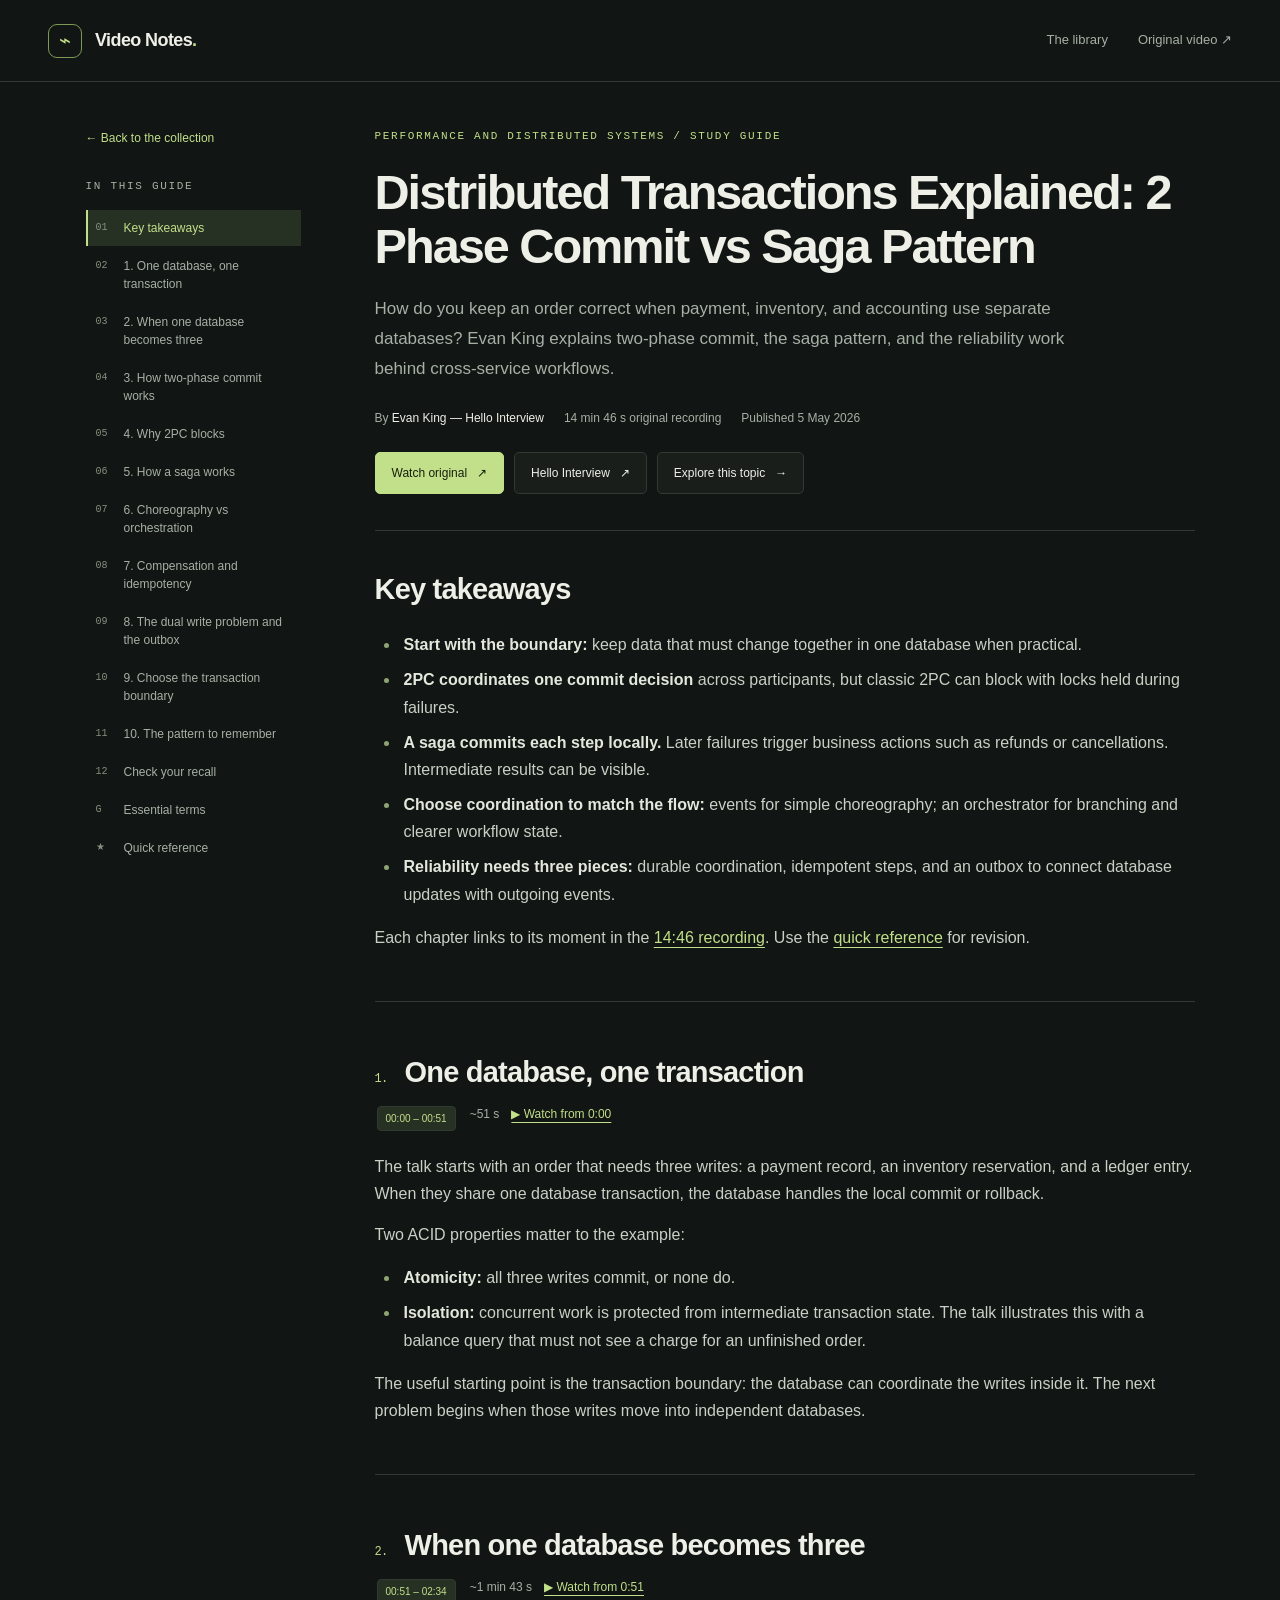
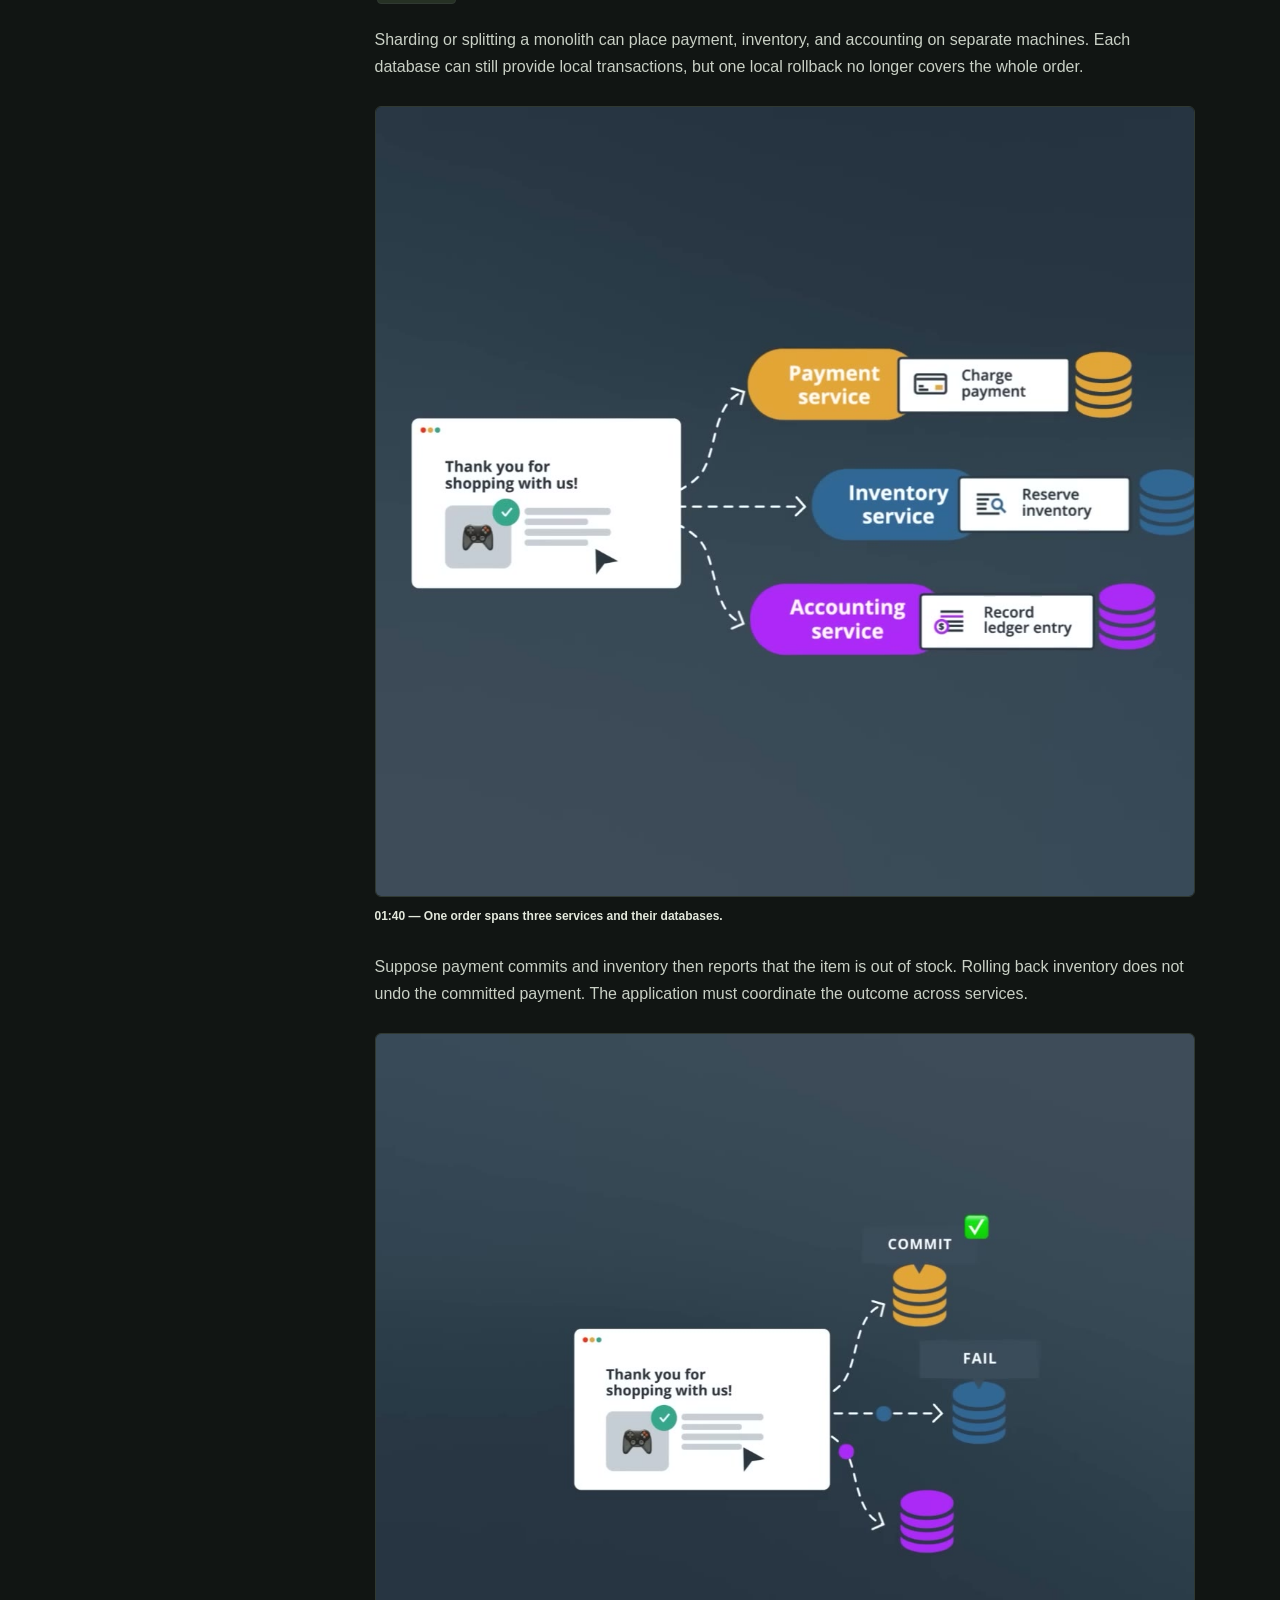
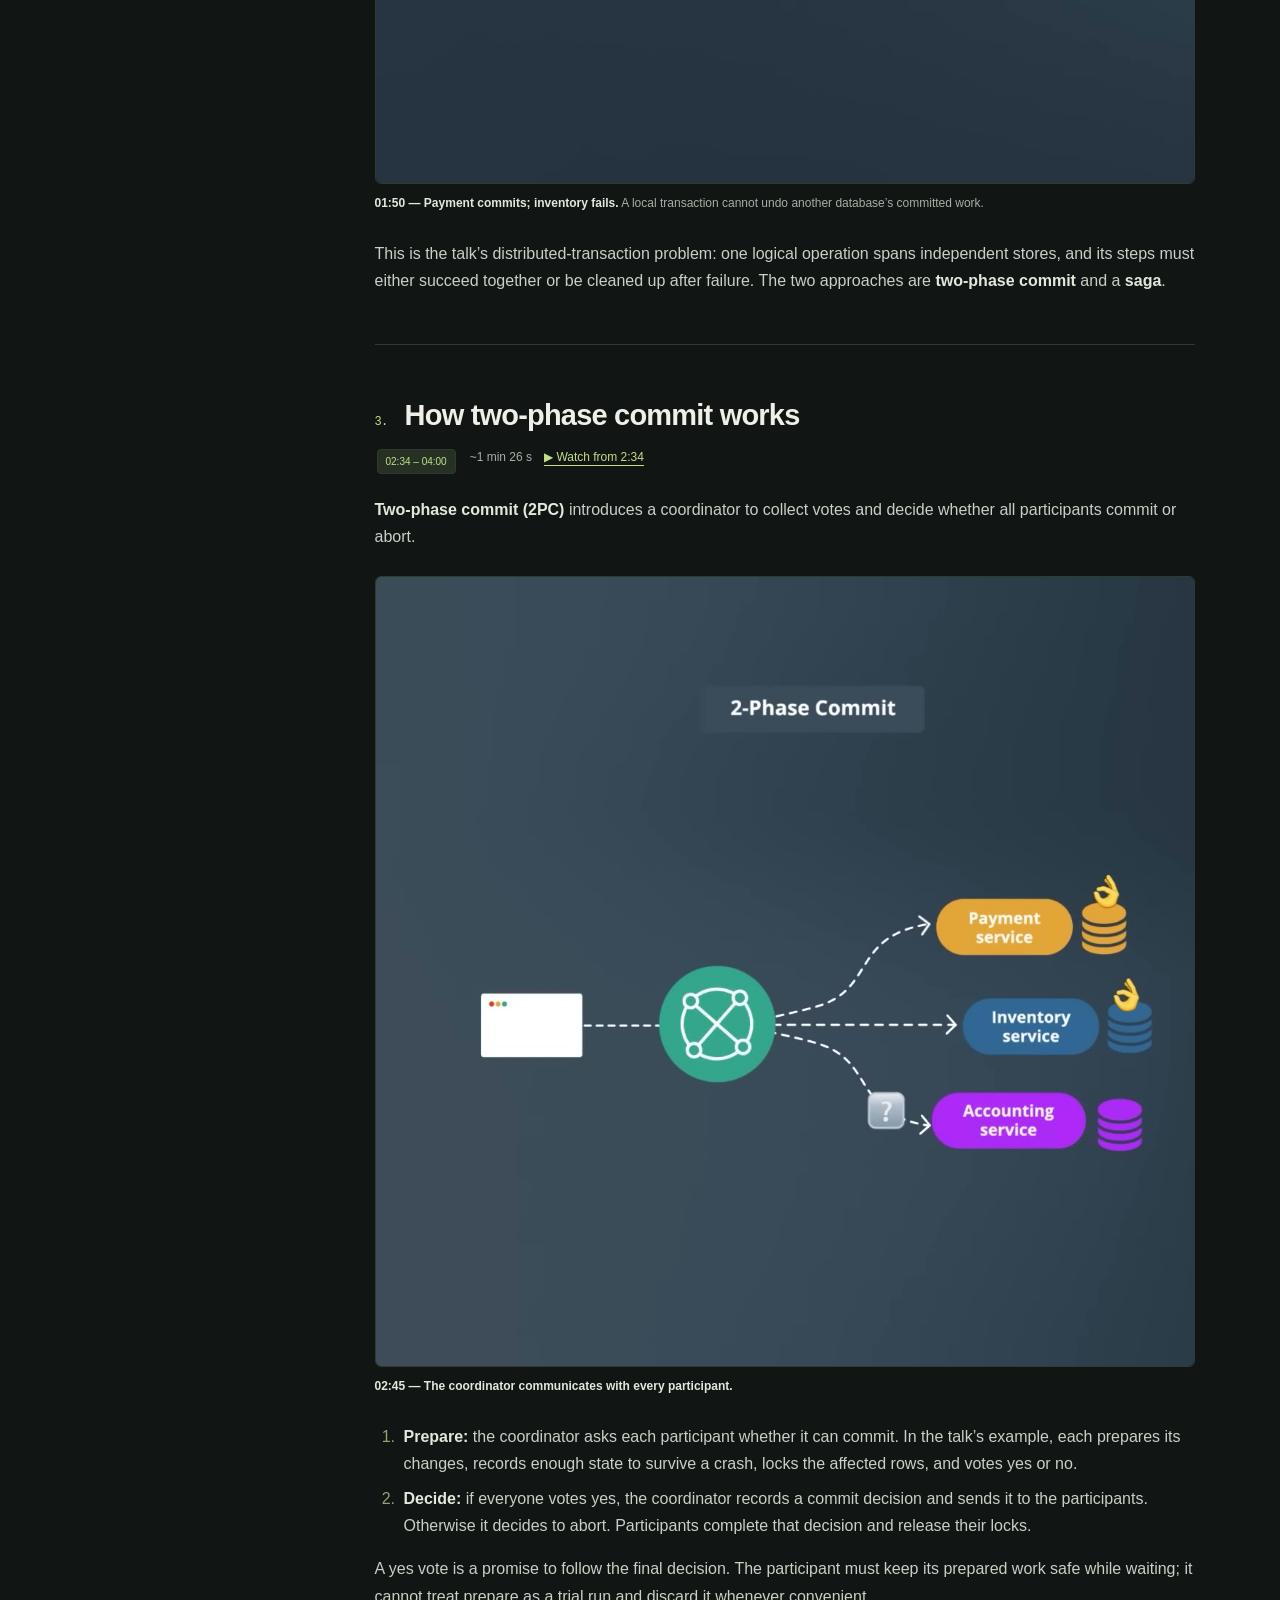
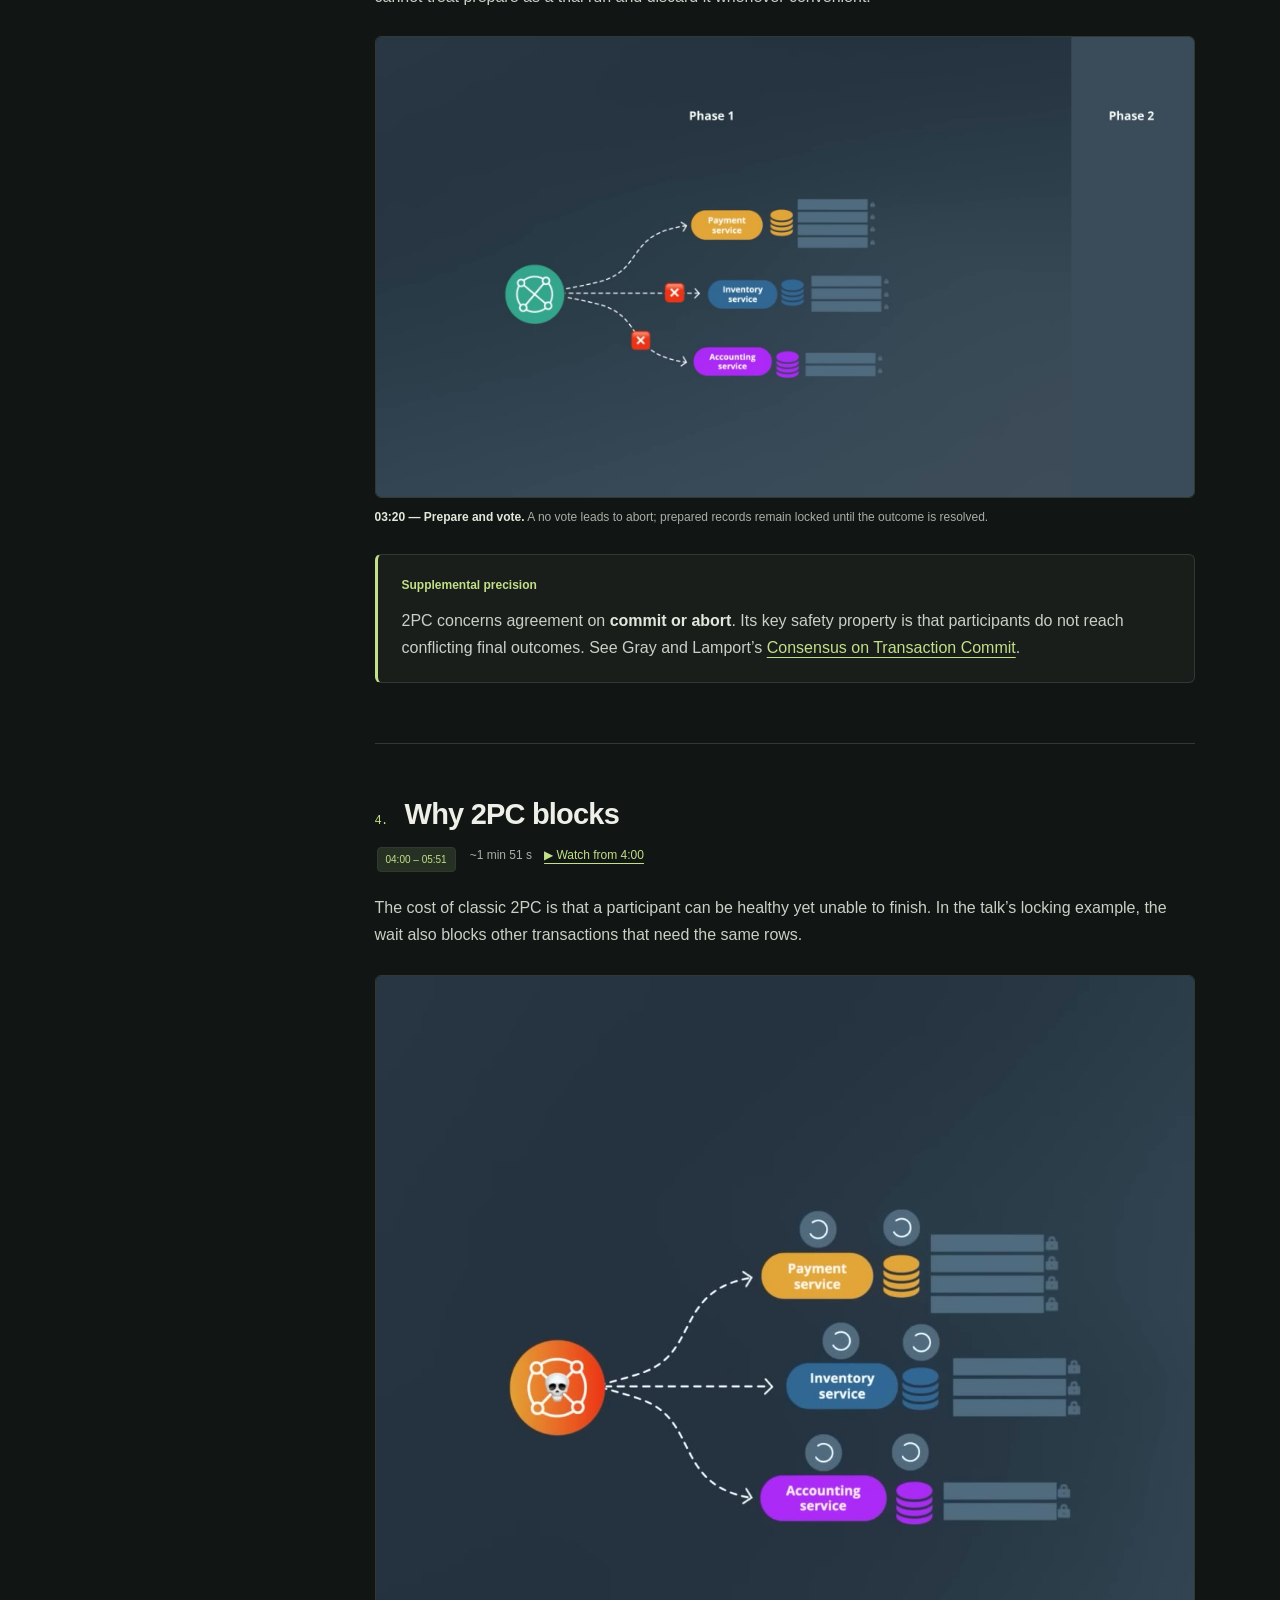
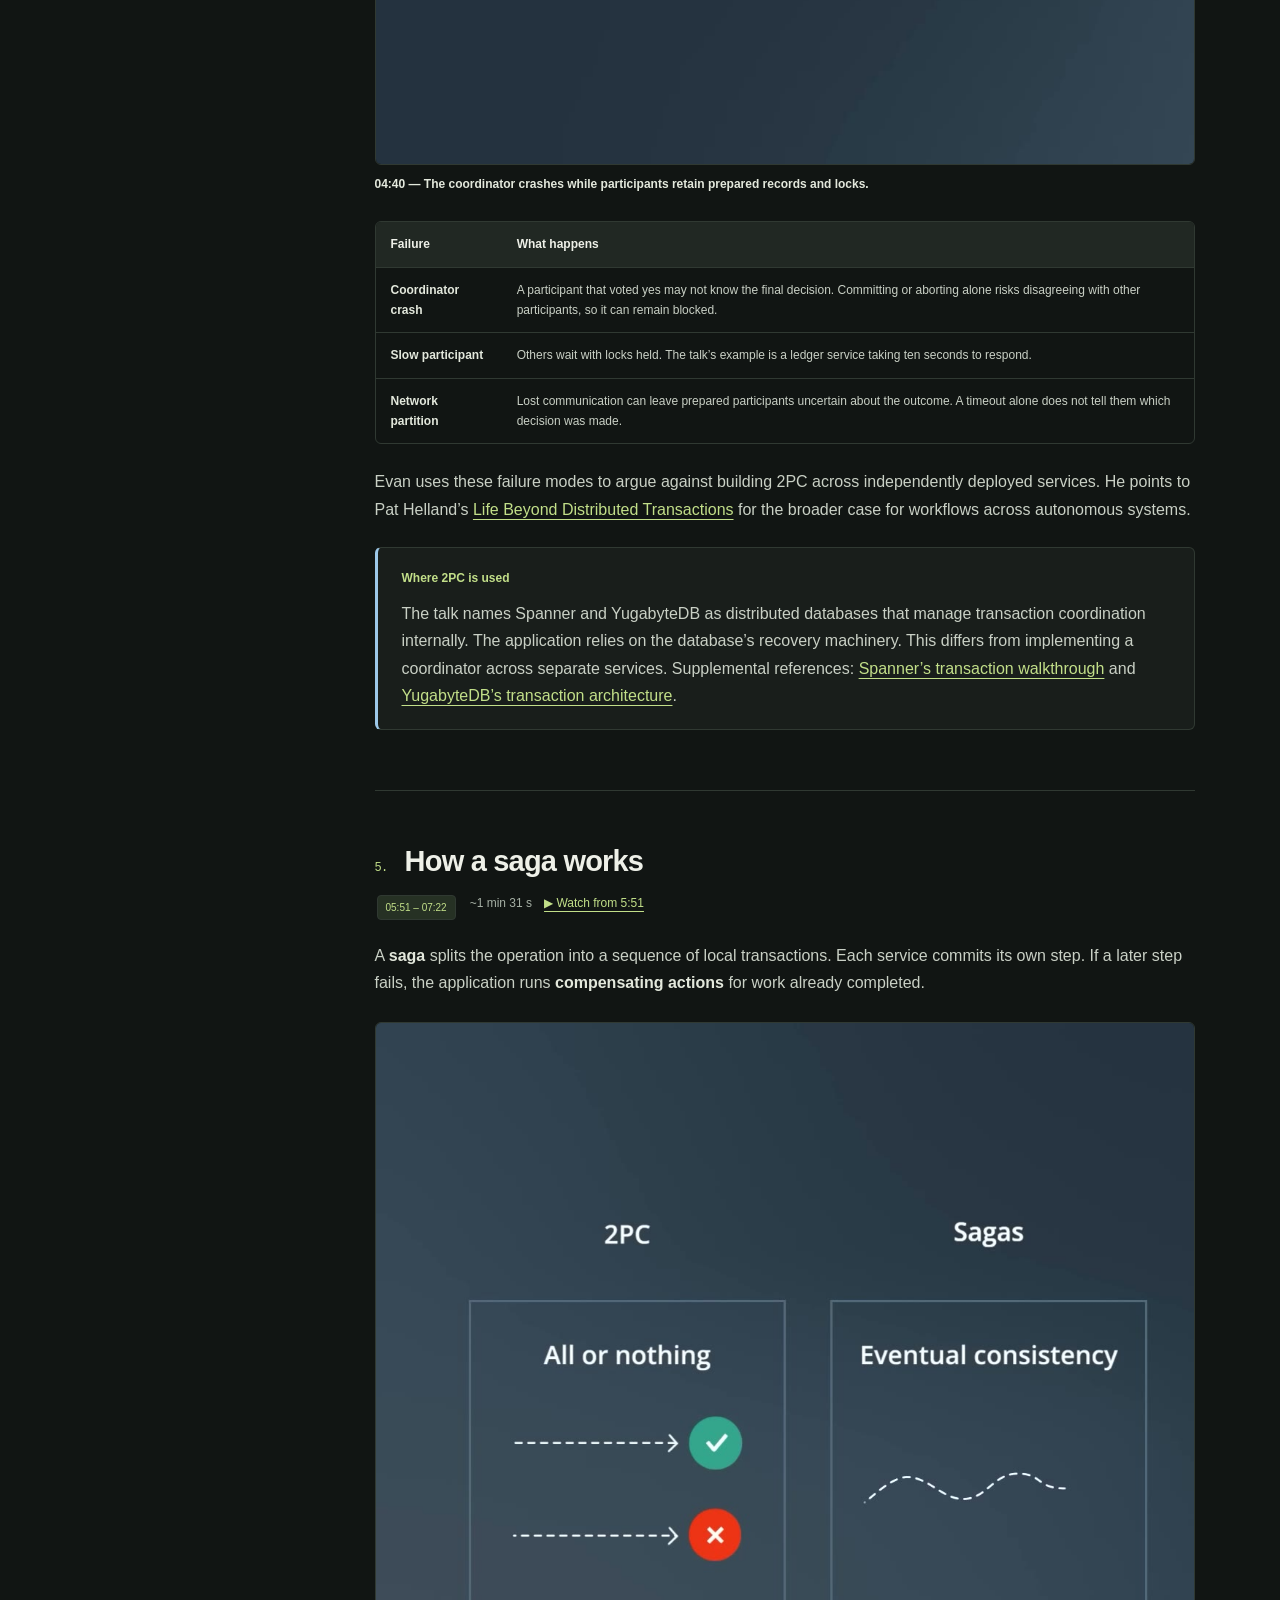
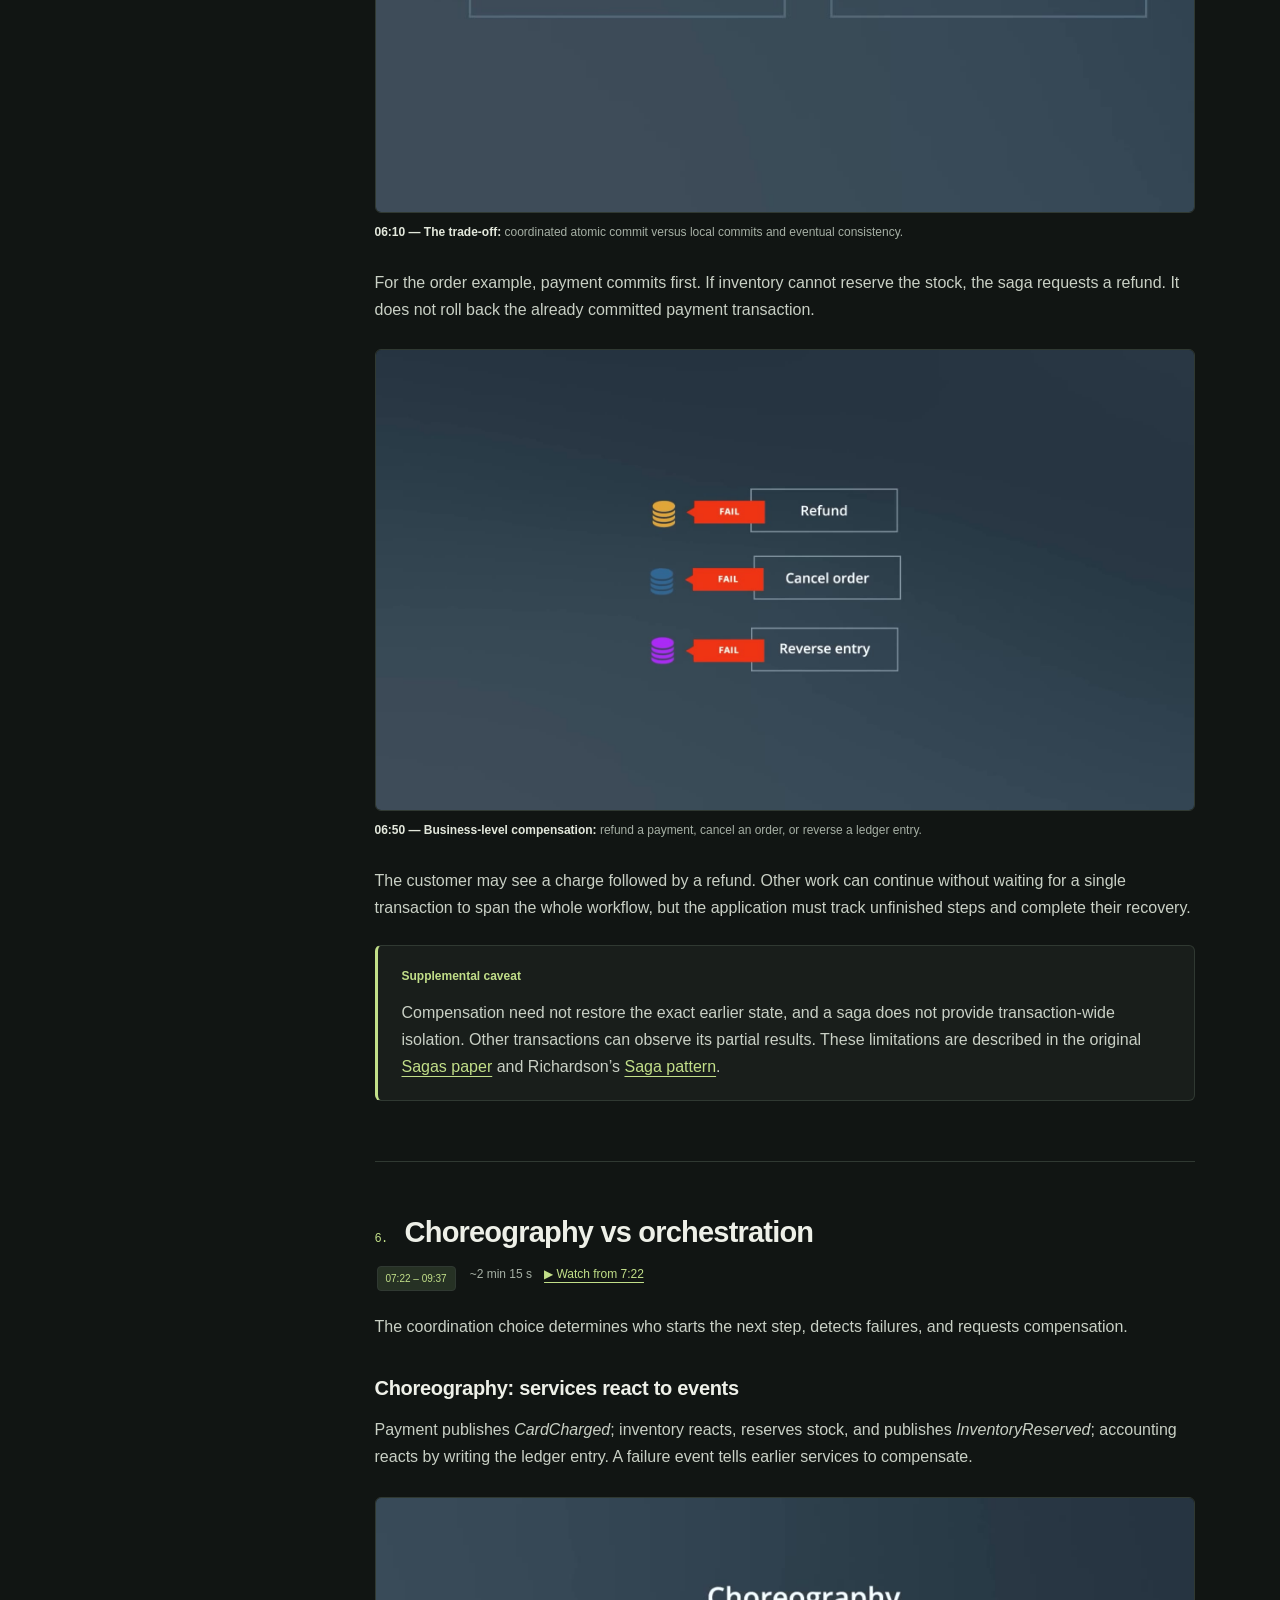
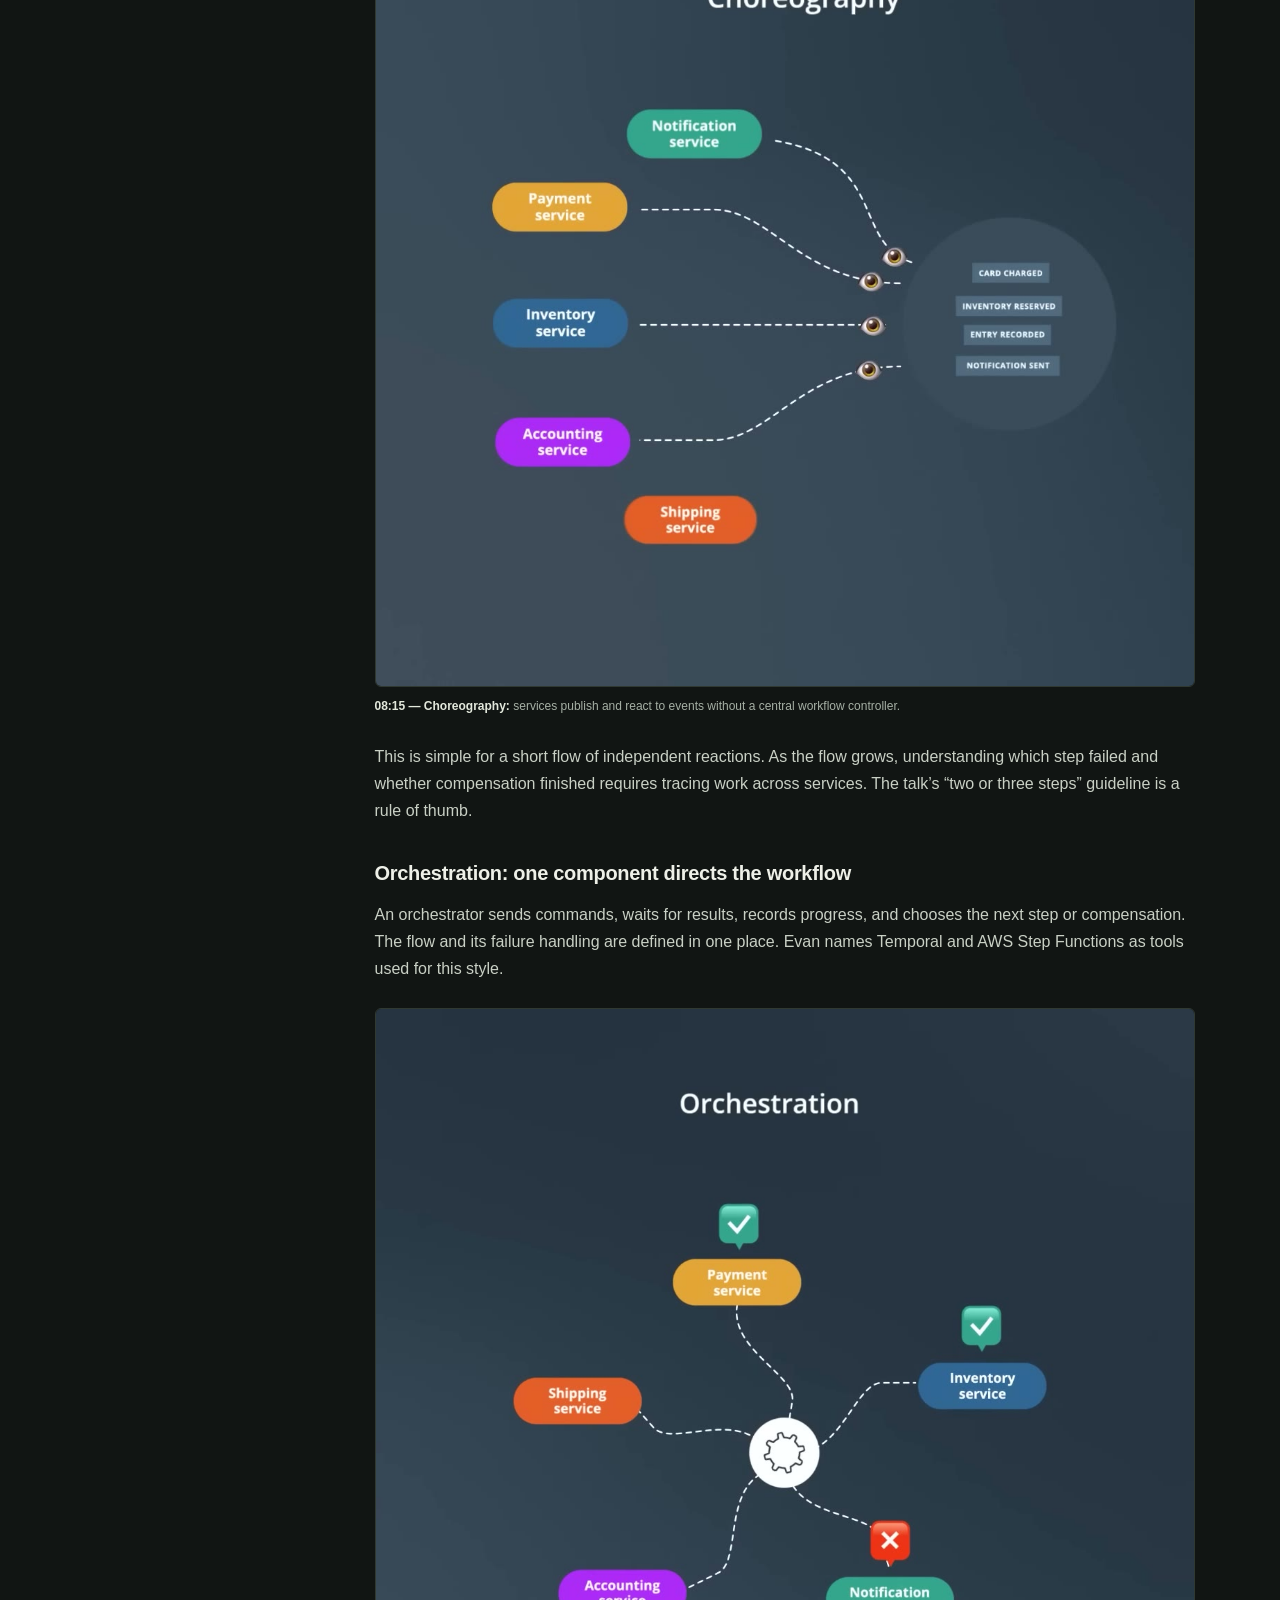
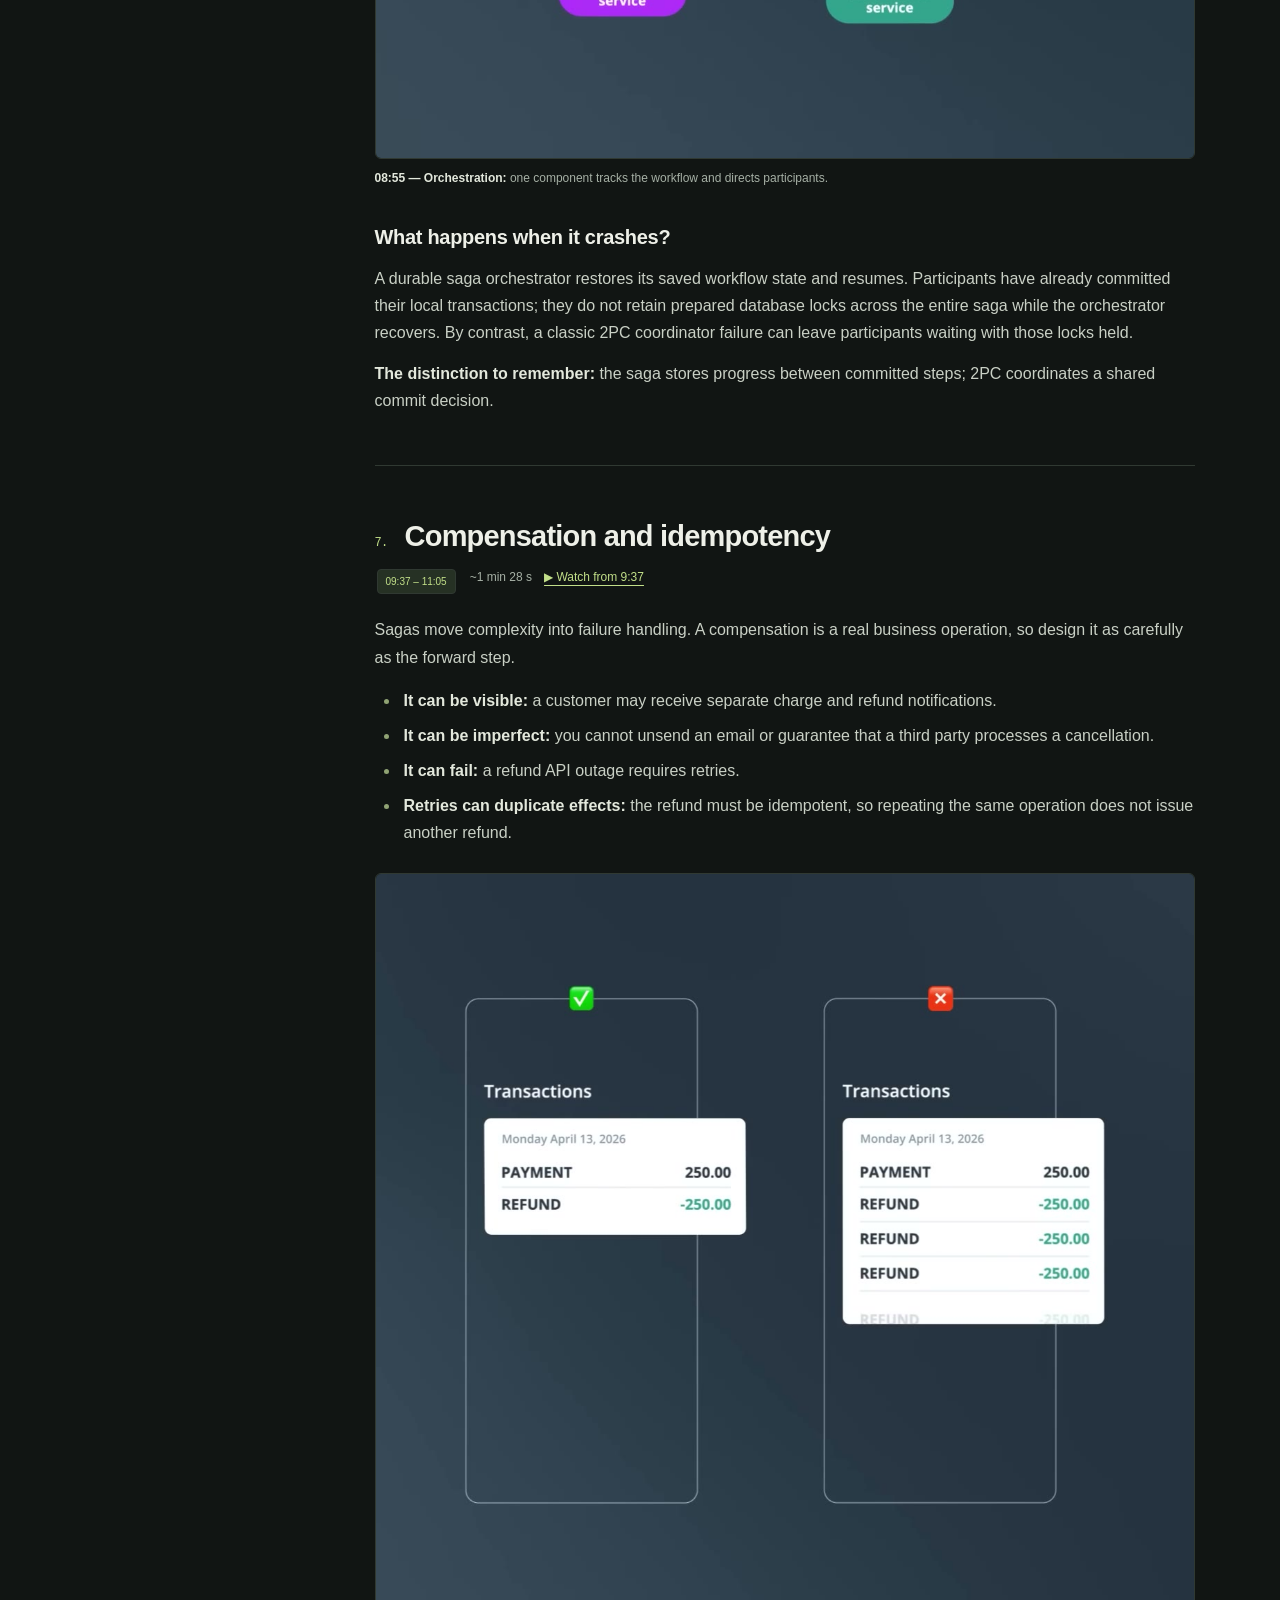
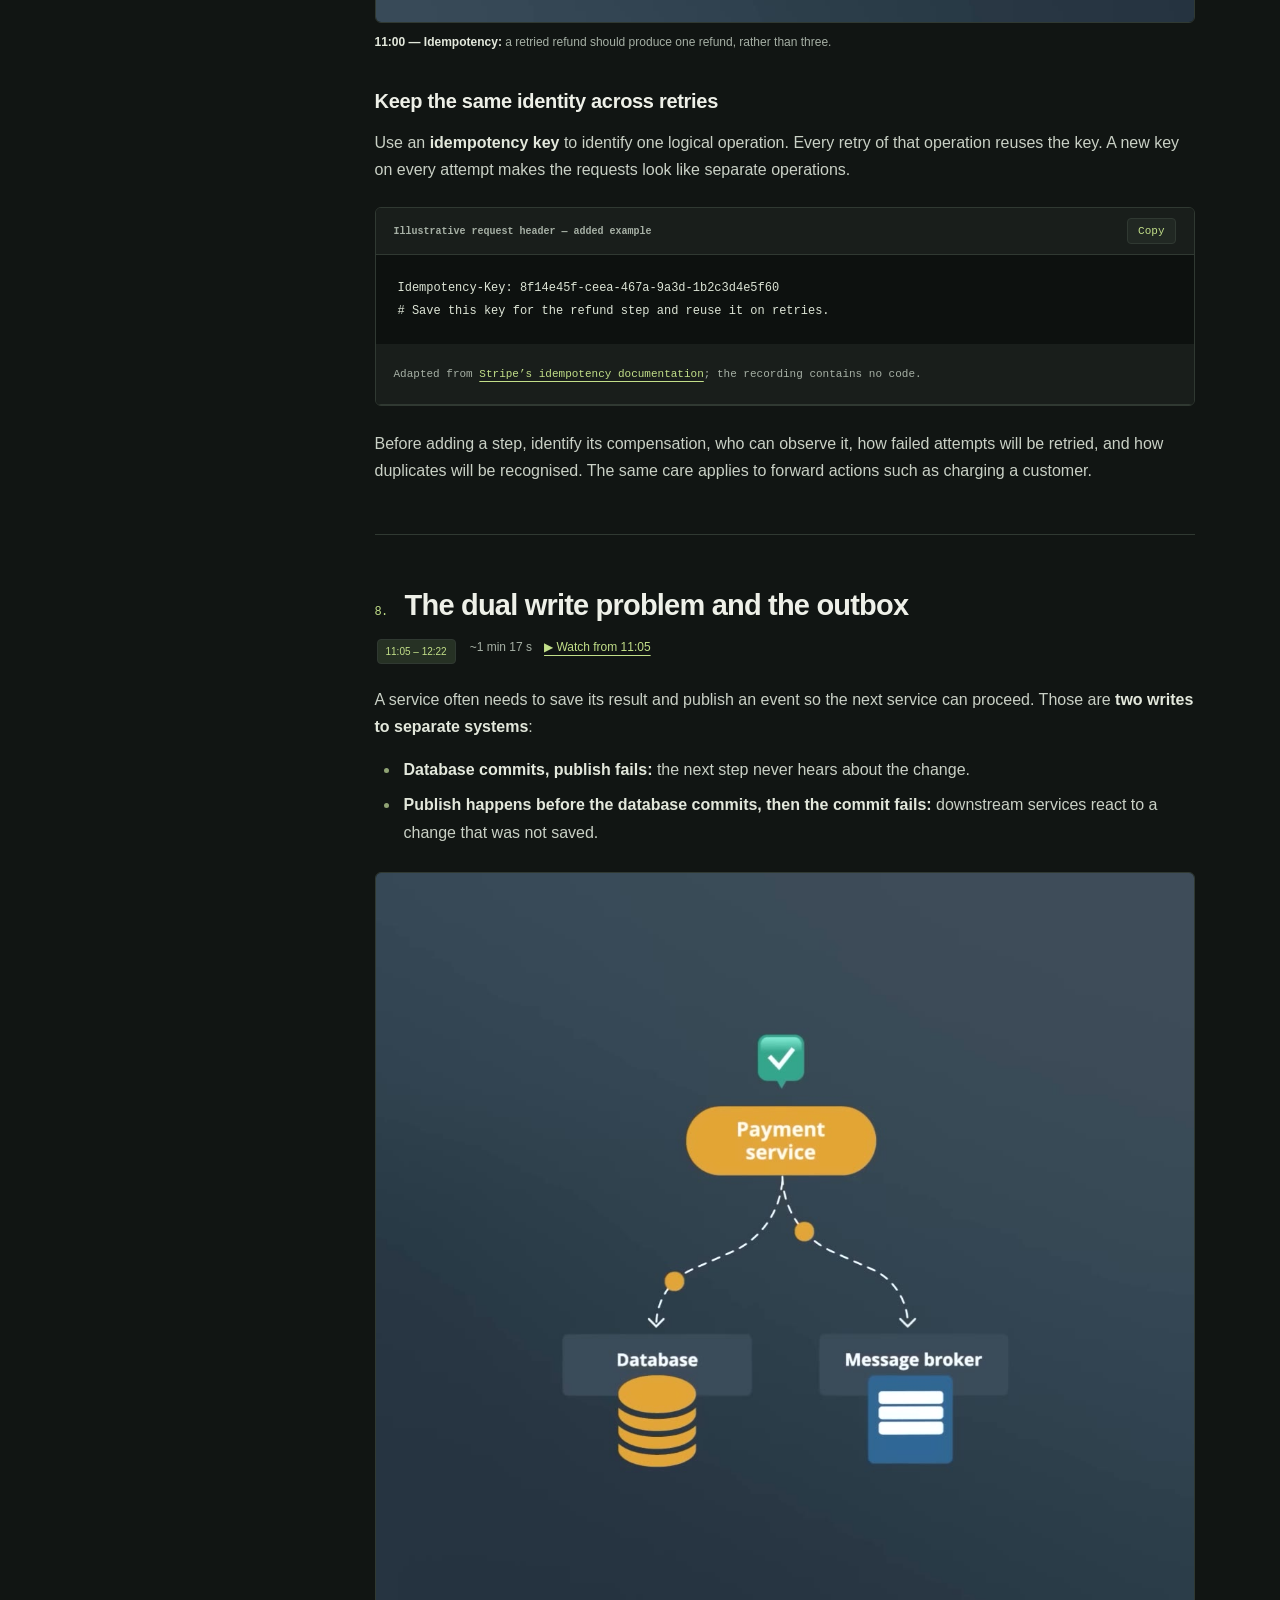
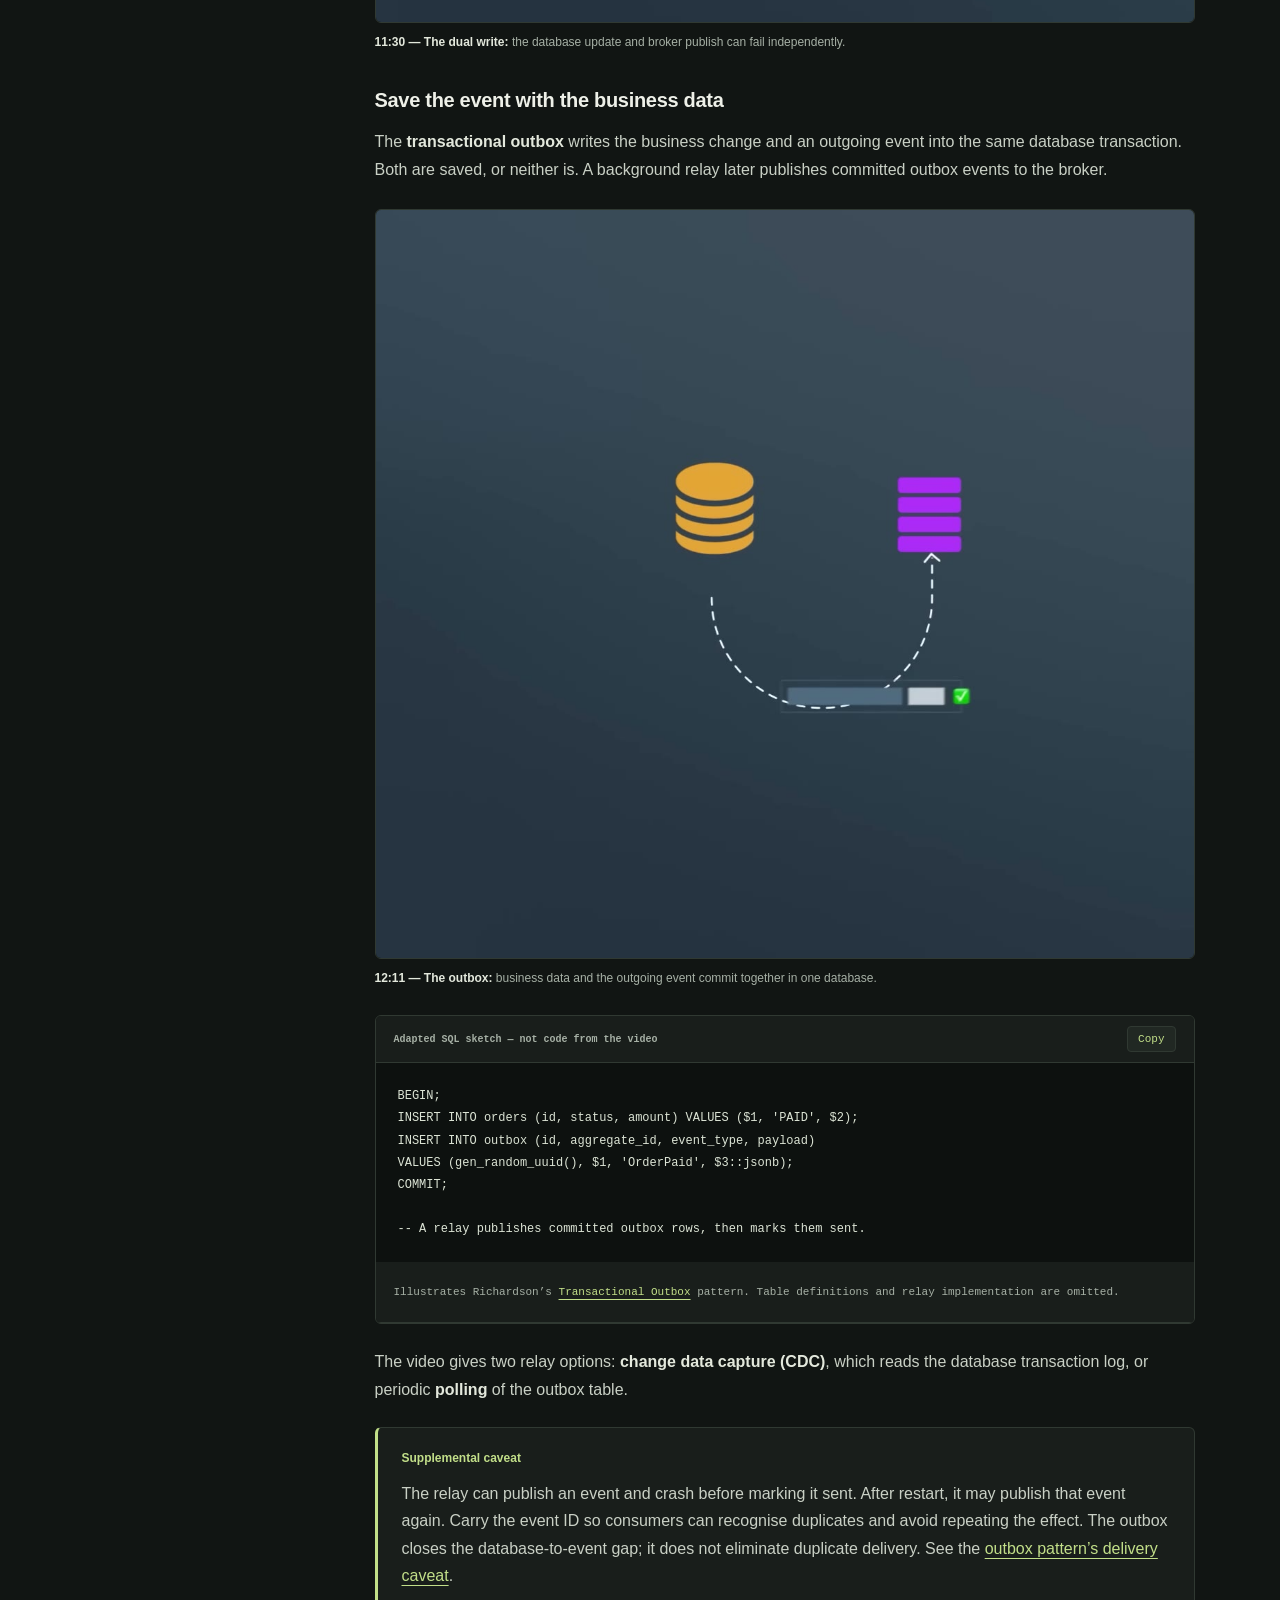
==== commit 38deb7f5: "Condense distributed transactions study guide" ====
--- a/Distributed_Transactions_Explained_2_Phase_Commit_vs_Saga_Pattern/index.html
+++ b/Distributed_Transactions_Explained_2_Phase_Commit_vs_Saga_Pattern/index.html
@@ -2,7 +2,7 @@
 <html lang="en">
 <head>
 <meta charset="utf-8"><meta name="viewport" content="width=device-width, initial-scale=1">
-<meta name="description" content="A 15-minute Hello Interview talk on distributed transactions: how two-phase commit works, why it blocks in production, and why orchestrated sagas with a transactional outbox are the pattern that actually ships."><meta name="theme-color" content="#111513">
+<meta name="description" content="A concise study guide to two-phase commit, sagas, compensation, idempotency, and the transactional outbox, based on Evan King’s Hello Interview talk."><meta name="theme-color" content="#111513">
 <title>Distributed Transactions Explained: 2 Phase Commit vs Saga Pattern — Video Notes</title>
 <link rel="icon" href="../assets/favicon.svg" type="image/svg+xml"><link rel="stylesheet" href="../assets/site.css">
 <script src="../assets/site.js" defer></script>
@@ -15,819 +15,307 @@
 </div></header>
 <div class="guide-layout">
 <aside class="guide-sidebar"><a class="back-library" href="../index.html#performance-and-distributed-systems">← Back to the collection</a><span class="section-label">In this guide</span>
-<nav class="guide-toc" aria-label="Chapters"><a href="#heading-01"><span>01</span><span>TL;DR — the talk in twelve bullets</span></a><a href="#heading-02"><span>02</span><span>1. One database, one transaction</span></a><a href="#heading-03"><span>03</span><span>2. When one database becomes three</span></a><a href="#heading-04"><span>04</span><span>3. Two-phase commit: the textbook answer</span></a><a href="#heading-05"><span>05</span><span>4. Why 2PC falls over in production</span></a><a href="#heading-06"><span>06</span><span>5. The Saga: a different assumption</span></a><a href="#heading-07"><span>07</span><span>6. Choreography vs orchestration</span></a><a href="#heading-08"><span>08</span><span>7. Where the pain moves: compensation</span></a><a href="#heading-09"><span>09</span><span>8. The dual write problem and the outbox</span></a><a href="#heading-10"><span>10</span><span>9. Before you reach for a saga: fix the boundary</span></a><a href="#heading-11"><span>11</span><span>10. The pattern to remember</span></a><a href="#heading-12"><span>12</span><span>Check your recall</span></a><a href="#heading-13"><span>G</span><span>Glossary — every term, one paragraph</span></a><a href="#heading-14"><span>★</span><span>Cheat sheet — one page, printed</span></a><a href="#heading-15"><span>S</span><span>Sources and notes</span></a></nav><p class="sidebar-note">Fifteen minutes of video.<br>One page of cheat sheet.</p></aside>
+<nav class="guide-toc" aria-label="Chapters"><a href="#heading-01"><span>01</span><span>Key takeaways</span></a><a href="#heading-02"><span>02</span><span>1. One database, one transaction</span></a><a href="#heading-03"><span>03</span><span>2. When one database becomes three</span></a><a href="#heading-04"><span>04</span><span>3. How two-phase commit works</span></a><a href="#heading-05"><span>05</span><span>4. Why 2PC blocks</span></a><a href="#heading-06"><span>06</span><span>5. How a saga works</span></a><a href="#heading-07"><span>07</span><span>6. Choreography vs orchestration</span></a><a href="#heading-08"><span>08</span><span>7. Compensation and idempotency</span></a><a href="#heading-09"><span>09</span><span>8. The dual write problem and the outbox</span></a><a href="#heading-10"><span>10</span><span>9. Choose the transaction boundary</span></a><a href="#heading-11"><span>11</span><span>10. The pattern to remember</span></a><a href="#heading-12"><span>12</span><span>Check your recall</span></a><a href="#heading-13"><span>G</span><span>Essential terms</span></a><a href="#heading-14"><span>★</span><span>Quick reference</span></a><a href="#heading-15"><span>S</span><span>Sources and notes</span></a></nav><p class="sidebar-note">Key concepts, diagrams,<br>and a quick reference.</p></aside>
 <main class="guide-main" id="study-guide">
 <header class="guide-hero"><span class="eyebrow">Performance and distributed systems / Study guide</span>
-<h1>Distributed Transactions Explained: 2 Phase Commit vs Saga Pattern</h1><p class="guide-description">Sharding a database or splitting a monolith turns one order into three separate transactions on three separate machines — and ACID stops applying to the operation as a whole. Evan walks the two textbook answers, <strong>two-phase commit</strong> and the <strong>Saga pattern</strong>, shows exactly why 2PC blocks once the participants are independent services, and lands on the architecture that actually ships: an orchestrated saga, idempotent steps, and a transactional outbox.</p>
+<h1>Distributed Transactions Explained: 2 Phase Commit vs Saga Pattern</h1><p class="guide-description">How do you keep an order correct when payment, inventory, and accounting use separate databases? Evan King explains two-phase commit, the saga pattern, and the reliability work behind cross-service workflows.</p>
 <div class="guide-meta"><span>By <strong>Evan King — Hello Interview</strong></span><span>14 min 46 s original recording</span><span>Published 5 May 2026</span></div>
 <div class="guide-actions"><a class="button primary" href="https://www.youtube.com/watch?v=DOFflggE_0Q">Watch original <span aria-hidden="true">↗</span></a><a class="button" href="https://www.hellointerview.com/youtube/distributed-transactions">Hello Interview <span aria-hidden="true">↗</span></a><a class="button" href="../index.html#performance-and-distributed-systems">Explore this topic <span aria-hidden="true">→</span></a></div>
 </header>
-<details class="mobile-contents"><summary>Contents · 15 sections</summary><nav class="guide-toc" aria-label="Chapters on mobile"><a href="#heading-01"><span>01</span><span>TL;DR — the talk in twelve bullets</span></a><a href="#heading-02"><span>02</span><span>1. One database, one transaction</span></a><a href="#heading-03"><span>03</span><span>2. When one database becomes three</span></a><a href="#heading-04"><span>04</span><span>3. Two-phase commit: the textbook answer</span></a><a href="#heading-05"><span>05</span><span>4. Why 2PC falls over in production</span></a><a href="#heading-06"><span>06</span><span>5. The Saga: a different assumption</span></a><a href="#heading-07"><span>07</span><span>6. Choreography vs orchestration</span></a><a href="#heading-08"><span>08</span><span>7. Where the pain moves: compensation</span></a><a href="#heading-09"><span>09</span><span>8. The dual write problem and the outbox</span></a><a href="#heading-10"><span>10</span><span>9. Before you reach for a saga: fix the boundary</span></a><a href="#heading-11"><span>11</span><span>10. The pattern to remember</span></a><a href="#heading-12"><span>12</span><span>Check your recall</span></a><a href="#heading-13"><span>G</span><span>Glossary — every term, one paragraph</span></a><a href="#heading-14"><span>★</span><span>Cheat sheet — one page, printed</span></a><a href="#heading-15"><span>S</span><span>Sources and notes</span></a></nav></details>
+<details class="mobile-contents"><summary>Contents · 15 sections</summary><nav class="guide-toc" aria-label="Chapters on mobile"><a href="#heading-01"><span>01</span><span>Key takeaways</span></a><a href="#heading-02"><span>02</span><span>1. One database, one transaction</span></a><a href="#heading-03"><span>03</span><span>2. When one database becomes three</span></a><a href="#heading-04"><span>04</span><span>3. How two-phase commit works</span></a><a href="#heading-05"><span>05</span><span>4. Why 2PC blocks</span></a><a href="#heading-06"><span>06</span><span>5. How a saga works</span></a><a href="#heading-07"><span>07</span><span>6. Choreography vs orchestration</span></a><a href="#heading-08"><span>08</span><span>7. Compensation and idempotency</span></a><a href="#heading-09"><span>09</span><span>8. The dual write problem and the outbox</span></a><a href="#heading-10"><span>10</span><span>9. Choose the transaction boundary</span></a><a href="#heading-11"><span>11</span><span>10. The pattern to remember</span></a><a href="#heading-12"><span>12</span><span>Check your recall</span></a><a href="#heading-13"><span>G</span><span>Essential terms</span></a><a href="#heading-14"><span>★</span><span>Quick reference</span></a><a href="#heading-15"><span>S</span><span>Sources and notes</span></a></nav></details>
 <div class="guide-content">
 
-    <section id="tldr">
-      <div class="eyebrow">Start here</div>
-      <h2 id="heading-01"><span class="chap-num">★</span>TL;DR — the talk in twelve bullets</h2>
-      <div class="intro-callout">
-        This is a <strong>15-minute</strong> Hello Interview talk by <a href="https://www.hellointerview.com/youtube/distributed-transactions" target="_blank" rel="noopener">Evan King</a>. Its shape is: start with the easy version (one database, one transaction), break it by sharding, present the two textbook answers, kill 2PC with three concrete failure modes, then build up the Saga from first principles and finish on the reliability machinery — <strong>idempotency, the dual write problem, and the transactional outbox</strong>. The bullets below carry the argument; the chapters carry the reasoning.
-      </div>
-      <ol>
-        <li><strong>A single-database order is easy.</strong> Charge the card, reserve the inventory, record a ledger entry — one transaction, ACID guarantees, automatic rollback if any write fails. "You probably don't even think about it much." (Ch 1)</li>
-        <li><strong>Two of the four ACID guarantees are the ones that matter here.</strong> <em>Atomicity</em> — all three writes happen or none do; <em>isolation</em> — nobody sees the half-finished state. (Ch 1)</li>
-        <li><strong>Sharding or splitting the monolith changes everything.</strong> One transaction against one database becomes three operations against three databases on three machines. That is a <strong>distributed transaction</strong>, and there is no database-level rollback across it. (Ch 2)</li>
-        <li><strong>2PC is the academic answer.</strong> A coordinator asks every participant "can you commit?", collects the votes, then tells everyone to commit. Strong consistency; no window of partial state. (Ch 3)</li>
-        <li><strong>But 2PC is a blocking protocol, and blocking is dangerous across machines.</strong> Coordinator crash → participants hold locks and can safely decide nothing; one slow participant → the whole system moves at the slowest participant's speed; a partition → no safe default. (Ch 4)</li>
-        <li><strong>So almost nobody runs 2PC across independent services.</strong> It survives <em>inside</em> distributed databases (Spanner, YugabyteDB), where the database owns the complexity and the caller never sees it. Pat Helland's "Life Beyond Distributed Transactions" is the canonical argument. (Ch 4)</li>
-        <li><strong>The Saga starts from a different assumption.</strong> You do not need all-or-nothing across services; you need a way to <em>eventually</em> reach a consistent state. Break the work into a chain of independent local transactions, each committed on its own terms. (Ch 5)</li>
-        <li><strong>Failures are undone with business-level compensations</strong> — a refund instead of a rollback, a cancellation instead of an abort. The price is <strong>eventual consistency</strong>: a customer may briefly see a charge before the refund, but nothing is blocked and other transactions keep flowing. (Ch 5, Ch 7)</li>
-        <li><strong>Two flavours.</strong> <em>Choreography</em> is decentralized publish/subscribe — fine for two or three steps, untraceable at five or six. <em>Orchestration</em> puts a central orchestrator in charge: it knows exactly which step failed, runs compensations in the right order, and is <strong>durable</strong> — it restarts, reads its own state, and resumes. (Ch 6)</li>
-        <li><strong>Compensating actions are the hard part.</strong> Refunds are visible to the customer, some actions cannot be undone at all, compensations can themselves fail — so they need retries, and retries need <strong>idempotency</strong>. "The same level of reliability engineering for your failure handling as you do for your happy paths." (Ch 7)</li>
-        <li><strong>The reliability gap is the dual write.</strong> Saving to the database and publishing to a broker are two writes to two systems, and either can fail alone. The <strong>transactional outbox</strong> turns them into one local transaction; a relay (change data capture, or a polling loop) publishes afterwards. (Ch 8)</li>
-        <li><strong>Before any of it: can you avoid the distributed transaction?</strong> If the data that must change together can live in one database, design the boundary that way — it is simpler, faster, and more reliable. And if you truly need strong consistency, use a distributed database that does 2PC internally rather than building it yourself. (Ch 9, Ch 10)</li>
-      </ol>
-
-      <h3>Jump to a moment</h3>
-      <p>Every row links back into the original recording, so you can re-watch the exact 90 seconds behind any claim below.</p>
-      <div class="table-scroll">
-        <table>
-          <thead><tr><th>Timestamp</th><th>What happens</th><th>Chapter</th></tr></thead>
-          <tbody>
-            <tr><td><a class="ts" href="https://www.youtube.com/watch?v=DOFflggE_0Q&amp;t=0s" target="_blank" rel="noopener">00:00</a></td><td>One database, one order, ACID guarantees</td><td><a href="#ch1">1</a></td></tr>
-            <tr><td><a class="ts" href="https://www.youtube.com/watch?v=DOFflggE_0Q&amp;t=51s" target="_blank" rel="noopener">00:51</a></td><td>Sharding splits one transaction into three</td><td><a href="#ch2">2</a></td></tr>
-            <tr><td><a class="ts" href="https://www.youtube.com/watch?v=DOFflggE_0Q&amp;t=128s" target="_blank" rel="noopener">02:08</a></td><td>Definition of a distributed transaction</td><td><a href="#ch2">2</a></td></tr>
-            <tr><td><a class="ts" href="https://www.youtube.com/watch?v=DOFflggE_0Q&amp;t=154s" target="_blank" rel="noopener">02:34</a></td><td>2PC: prepare, vote, commit</td><td><a href="#ch3">3</a></td></tr>
-            <tr><td><a class="ts" href="https://www.youtube.com/watch?v=DOFflggE_0Q&amp;t=240s" target="_blank" rel="noopener">04:00</a></td><td>Failure mode 1: the coordinator crashes</td><td><a href="#ch4">4</a></td></tr>
-            <tr><td><a class="ts" href="https://www.youtube.com/watch?v=DOFflggE_0Q&amp;t=285s" target="_blank" rel="noopener">04:45</a></td><td>Failure mode 2: a slow participant holds everybody up</td><td><a href="#ch4">4</a></td></tr>
-            <tr><td><a class="ts" href="https://www.youtube.com/watch?v=DOFflggE_0Q&amp;t=305s" target="_blank" rel="noopener">05:05</a></td><td>Failure mode 3: a network partition has no safe default</td><td><a href="#ch4">4</a></td></tr>
-            <tr><td><a class="ts" href="https://www.youtube.com/watch?v=DOFflggE_0Q&amp;t=316s" target="_blank" rel="noopener">05:16</a></td><td>Pat Helland, "Life Beyond Distributed Transactions"</td><td><a href="#ch4">4</a></td></tr>
-            <tr><td><a class="ts" href="https://www.youtube.com/watch?v=DOFflggE_0Q&amp;t=329s" target="_blank" rel="noopener">05:29</a></td><td>Where 2PC <em>does</em> survive: inside a distributed database</td><td><a href="#ch4">4</a></td></tr>
-            <tr><td><a class="ts" href="https://www.youtube.com/watch?v=DOFflggE_0Q&amp;t=351s" target="_blank" rel="noopener">05:51</a></td><td>The Saga: a different starting assumption</td><td><a href="#ch5">5</a></td></tr>
-            <tr><td><a class="ts" href="https://www.youtube.com/watch?v=DOFflggE_0Q&amp;t=396s" target="_blank" rel="noopener">06:36</a></td><td>Compensating actions: refund, cancel, reverse</td><td><a href="#ch5">5</a></td></tr>
-            <tr><td><a class="ts" href="https://www.youtube.com/watch?v=DOFflggE_0Q&amp;t=442s" target="_blank" rel="noopener">07:22</a></td><td>Choreography vs orchestration</td><td><a href="#ch6">6</a></td></tr>
-            <tr><td><a class="ts" href="https://www.youtube.com/watch?v=DOFflggE_0Q&amp;t=556s" target="_blank" rel="noopener">09:16</a></td><td>Why an orchestrator is not a 2PC coordinator</td><td><a href="#ch6">6</a></td></tr>
-            <tr><td><a class="ts" href="https://www.youtube.com/watch?v=DOFflggE_0Q&amp;t=584s" target="_blank" rel="noopener">09:44</a></td><td>Why compensation is harder than it sounds</td><td><a href="#ch7">7</a></td></tr>
-            <tr><td><a class="ts" href="https://www.youtube.com/watch?v=DOFflggE_0Q&amp;t=650s" target="_blank" rel="noopener">10:50</a></td><td>Retries need idempotency</td><td><a href="#ch7">7</a></td></tr>
-            <tr><td><a class="ts" href="https://www.youtube.com/watch?v=DOFflggE_0Q&amp;t=686s" target="_blank" rel="noopener">11:26</a></td><td>The dual write problem</td><td><a href="#ch8">8</a></td></tr>
-            <tr><td><a class="ts" href="https://www.youtube.com/watch?v=DOFflggE_0Q&amp;t=705s" target="_blank" rel="noopener">11:45</a></td><td>The transactional outbox</td><td><a href="#ch8">8</a></td></tr>
-            <tr><td><a class="ts" href="https://www.youtube.com/watch?v=DOFflggE_0Q&amp;t=742s" target="_blank" rel="noopener">12:22</a></td><td>Do you even need a distributed transaction?</td><td><a href="#ch9">9</a></td></tr>
-            <tr><td><a class="ts" href="https://www.youtube.com/watch?v=DOFflggE_0Q&amp;t=786s" target="_blank" rel="noopener">13:06</a></td><td>Choosing choreography or orchestration</td><td><a href="#ch9">9</a></td></tr>
-            <tr><td><a class="ts" href="https://www.youtube.com/watch?v=DOFflggE_0Q&amp;t=837s" target="_blank" rel="noopener">13:57</a></td><td>If eventual consistency is not acceptable</td><td><a href="#ch9">9</a></td></tr>
-            <tr><td><a class="ts" href="https://www.youtube.com/watch?v=DOFflggE_0Q&amp;t=856s" target="_blank" rel="noopener">14:16</a></td><td>The pattern to remember</td><td><a href="#ch10">10</a></td></tr>
-          </tbody>
-        </table>
-      </div>
-    </section>
-
-    <article id="ch1" class="chapter">
-      <div class="chapter-head">
-        <h2 id="heading-02"><span class="chap-num">1.</span>One database, one transaction</h2>
+<section id="tldr">
+<h2 id="heading-01">Key takeaways</h2>
+<ul>
+<li><strong>Start with the boundary:</strong> keep data that must change together in one database when practical.</li>
+<li><strong>2PC coordinates one commit decision</strong> across participants, but classic 2PC can block with locks held during failures.</li>
+<li><strong>A saga commits each step locally.</strong> Later failures trigger business actions such as refunds or cancellations. Intermediate results can be visible.</li>
+<li><strong>Choose coordination to match the flow:</strong> events for simple choreography; an orchestrator for branching and clearer workflow state.</li>
+<li><strong>Reliability needs three pieces:</strong> durable coordination, idempotent steps, and an outbox to connect database updates with outgoing events.</li>
+</ul>
+<p>Each chapter links to its moment in the <a href="https://www.youtube.com/watch?v=DOFflggE_0Q">14:46 recording</a>. Use the <a href="#cheat-sheet">quick reference</a> for revision.</p>
+</section>
+<article id="ch1" class="chapter">
+      <div class="chapter-head">
+        <h2 id="heading-02"><span class="chap-num">1.</span> One database, one transaction</h2>
         <div class="meta">
           <span class="badge">00:00 – 00:51</span>
           <span>~51 s</span>
           <a class="watch-link" href="https://www.youtube.com/watch?v=DOFflggE_0Q&amp;t=0s" target="_blank" rel="noopener">▶ Watch from 0:00</a>
         </div>
       </div>
-      <div class="chapter-tldr">
-        <div class="label">In one paragraph</div>
-        <ul>
-          <li>The running example: a customer places an order, and <strong>one database transaction</strong> covers three writes — charge their card, reserve the inventory, record a ledger entry for accounting.</li>
-          <li>"If any of those writes fails, the database rolls everything back automatically, and it's just like nothing happened. You probably don't even think about it much."</li>
-          <li>Of the four ACID letters, he names the two that matter for this story: <strong>atomicity</strong> (all three writes together or none) and <strong>isolation</strong> (no one sees the half-finished state).</li>
-        </ul>
-      </div>
-
-      <p>The talk opens on a small white card — a browser-style "Thank you for shopping with us!" confirmation with a green check — and then fans it out into three coloured service boxes. That single card is the business operation everything else in the video is about: one order, three writes, one guarantee.</p>
-
-      <figure>
-        <img src="assets/screenshots/01-acid-guarantees.jpg" alt="Slide showing the letters A C I D with four coloured dots underneath, revealing the acronym one letter at a time." loading="lazy" />
-        <figcaption><strong>00:22 — The ACID slide.</strong> The dots appear one at a time as he walks the acronym. He deliberately develops only <em>atomicity</em> and <em>isolation</em> in this talk: the other two letters are not what break when you shard.</figcaption>
-      </figure>
-
-      <h3>Atomicity: no world where the card is charged and the stock is not</h3>
-      <p>He states atomicity in the concrete terms of the running example: "Either all three of those writes happen together, or none of them do. There's no world where the card gets charged, but the inventory doesn't get reserved." That is the guarantee the whole rest of the video is negotiating with — and Chapter 2 is where it stops being available for free.</p>
-
-      <h3>Isolation: nobody observes the middle</h3>
-      <p>Isolation is the second one he picks: "While that transaction is in progress, no other part of your system can see the half-finished state. Another query checking the customer's balance won't see a charge for an order that hasn't fully processed yet."</p>
-      <div class="callout" data-label="Why only two letters">
-        <p>ACID stands for <strong>Atomicity, Consistency, Isolation, Durability</strong>, but the talk only develops atomicity and isolation, and says so: the database gives you "what are called ACID guarantees, which basically means two things that matter here." That is a deliberate narrowing, not an oversight — the failure mode that matters when a transaction spans machines is the <em>all-or-nothing</em> promise and the <em>visibility</em> of intermediate states, not durability of a single row write. <em>(Supplemental context: the strictest reading of ACID is serializability, a property of a <em>single</em> database's concurrency control. The moment the work is spread across databases, that guarantee simply has no scope left to apply to.)</em></p>
-      </div>
-
-      <h3>The one line that matters</h3>
-      <p>"The database handles all of this behind the scenes, and you just write your SQL and move on." Everything in the next fourteen minutes is the story of what happens when you can no longer write one SQL statement against one database.</p>
-    </article>
-
-    <article id="ch2" class="chapter">
-      <div class="chapter-head">
-        <h2 id="heading-03"><span class="chap-num">2.</span>When one database becomes three</h2>
+<p>The talk starts with an order that needs three writes: a payment record, an inventory reservation, and a ledger entry. When they share one database transaction, the database handles the local commit or rollback.</p>
+<p>Two ACID properties matter to the example:</p>
+<ul><li><strong>Atomicity:</strong> all three writes commit, or none do.</li><li><strong>Isolation:</strong> concurrent work is protected from intermediate transaction state. The talk illustrates this with a balance query that must not see a charge for an unfinished order.</li></ul>
+<p>The useful starting point is the transaction boundary: the database can coordinate the writes inside it. The next problem begins when those writes move into independent databases.</p>
+    </article>
+<article id="ch2" class="chapter">
+      <div class="chapter-head">
+        <h2 id="heading-03"><span class="chap-num">2.</span> When one database becomes three</h2>
         <div class="meta">
           <span class="badge">00:51 – 02:34</span>
           <span>~1 min 43 s</span>
           <a class="watch-link" href="https://www.youtube.com/watch?v=DOFflggE_0Q&amp;t=51s" target="_blank" rel="noopener">▶ Watch from 0:51</a>
         </div>
       </div>
-      <div class="chapter-tldr">
-        <div class="label">In one paragraph</div>
-        <ul>
-          <li>Growth brings more traffic, more data, more writes, and eventually "that single database starts hitting its limits."</li>
-          <li>You do what everyone does: <strong>shard the database</strong> to spread write load, or <strong>split the monolith into microservices</strong> where each service owns its own database.</li>
-          <li>"Your data now lives on multiple independent machines instead of one. And at this point, everything changes."</li>
-          <li>One transaction against one database becomes <strong>three separate operations against three separate databases on three separate machines</strong>.</li>
-          <li>"You can't wrap a transaction across these independent databases, because they don't know about each other." If the card charge commits and the inventory reservation then fails (out of stock), <strong>there is no database-level rollback that can undo that charge</strong>.</li>
-          <li>"When you're processing thousands of transactions a second across distributed infrastructure, partial failures like these aren't edge cases, they actually become pretty routine."</li>
-        </ul>
-      </div>
-
-      <figure>
-        <img src="assets/screenshots/02-sharding-one-to-three.jpg" alt="Diagram of a large green cluster of database nodes fanning out with dashed arrows into three separate database cylinders coloured orange, blue and purple." loading="lazy" />
-        <figcaption><strong>01:02 — The split.</strong> One logical cluster of nodes, three physical stores. The "specifics can vary, but the result is the same."</figcaption>
-      </figure>
-
-      <figure>
+<p>Sharding or splitting a monolith can place payment, inventory, and accounting on separate machines. Each database can still provide local transactions, but one local rollback no longer covers the whole order.</p>
+<figure>
         <img src="assets/screenshots/03-three-services-one-order.jpg" alt="An order-confirmation card on the left with three dashed arrows to Payment service (Charge payment, orange database), Inventory service (Reserve inventory, blue database) and Accounting service (Record ledger entry, purple database)." loading="lazy" />
-        <figcaption><strong>01:40 — One order, three services, three databases.</strong> Each service owns its own store. The order card is the same one business operation from Chapter 1 — but the atomicity that came for free is now gone.</figcaption>
-      </figure>
-
-      <figure>
+        <figcaption><strong>01:40 — One order spans three services and their databases.</strong></figcaption>
+      </figure>
+<p>Suppose payment commits and inventory then reports that the item is out of stock. Rolling back inventory does not undo the committed payment. The application must coordinate the outcome across services.</p>
+<figure>
         <img src="assets/screenshots/04-partial-failure-commit-fail.jpg" alt="The order-confirmation card fanning out to three databases: the orange payment database is labelled COMMIT with a green tick, the blue inventory database is labelled FAIL, and the purple accounting database has no label." loading="lazy" />
-        <figcaption><strong>01:50 — The partial failure, drawn.</strong> The orange payment store commits; the blue inventory store fails. The purple accounting store never gets a verdict. There is no single transaction that can undo the orange one — that is the whole problem, in one frame.</figcaption>
-      </figure>
-
-      <figure>
-        <img src="assets/screenshots/05-many-orders-per-second.jpg" alt="A dense grid of dozens of identical order-confirmation cards, each reading 'Thank you for shopping with us!' with a green tick, filling the right side of the frame." loading="lazy" />
-        <figcaption><strong>02:06 — Why partial failure is not an edge case.</strong> The slide multiplies the order card to show volume. Every one of those cards is a three-write operation spread across three databases — and at "thousands of transactions a second", the failure in the previous figure happens as a matter of course, not as a surprise.</figcaption>
-      </figure>
-
-      <h3>The definition the rest of the talk hangs on</h3>
-      <p>At 02:08 he names the class of problem:</p>
-      <div class="quote">A single logical operation that needs to span multiple independent databases or services, where all the steps need to either succeed together or be cleaned up when something goes wrong.</div>
-      <p>Note the careful wording: "either succeed together <em>or be cleaned up</em>." That second clause is the seam the whole second half of the talk pulls apart. A database rollback undoes work invisibly. "Cleaned up" means a <em>business-level</em> undo — and that distinction is where all the pain moves.</p>
-
-      <h3>The two textbook answers</h3>
-      <p>"The textbooks give us two approaches to distributed transactions. Two-phase commit and the Saga pattern. In practice, the industry has overwhelmingly chosen one over the other, and understanding why will save you a lot of pain." The talk then spends roughly two minutes on the first and ten on the second, because the <em>why</em> is the lesson.</p>
-    </article>
-
-    <article id="ch3" class="chapter">
-      <div class="chapter-head">
-        <h2 id="heading-04"><span class="chap-num">3.</span>Two-phase commit: the textbook answer</h2>
+        <figcaption><strong>01:50 — Payment commits; inventory fails.</strong> A local transaction cannot undo another database’s committed work.</figcaption>
+      </figure>
+<p>This is the talk’s distributed-transaction problem: one logical operation spans independent stores, and its steps must either succeed together or be cleaned up after failure. The two approaches are <strong>two-phase commit</strong> and a <strong>saga</strong>.</p>
+    </article>
+<article id="ch3" class="chapter">
+      <div class="chapter-head">
+        <h2 id="heading-04"><span class="chap-num">3.</span> How two-phase commit works</h2>
         <div class="meta">
           <span class="badge">02:34 – 04:00</span>
           <span>~1 min 26 s</span>
           <a class="watch-link" href="https://www.youtube.com/watch?v=DOFflggE_0Q&amp;t=154s" target="_blank" rel="noopener">▶ Watch from 2:34</a>
         </div>
       </div>
-      <div class="chapter-tldr">
-        <div class="label">In one paragraph</div>
-        <ul>
-          <li>2PC is "a classic academic solution." It adds one new component: a <strong>coordinator</strong>, "whose entire job is to make sure that all participants in a transaction agree on the outcome before any make their changes permanent."</li>
-          <li><strong>Phase 1 — prepare.</strong> The coordinator asks every participant "Can you commit this transaction?" Each participant does the actual work, <strong>durably records</strong> it so nothing is lost if it crashes, <strong>locks the affected rows</strong> so nobody else can modify them, and votes yes or no.</li>
-          <li>Any single "no" → the coordinator tells everyone to <strong>abort</strong> and release their locks.</li>
-          <li><strong>Phase 2 — commit.</strong> If every vote is yes, the coordinator sends a commit message; each participant makes its changes permanent and releases the locks.</li>
-          <li>The result: <strong>strong consistency</strong> — the same guarantee the single database gave. "There's no window where the system is in a partial or inconsistent state. On paper, it's exactly what you want."</li>
-        </ul>
-      </div>
-
-      <figure>
+<p><strong>Two-phase commit (2PC)</strong> introduces a coordinator to collect votes and decide whether all participants commit or abort.</p>
+<figure>
         <img src="assets/screenshots/06-two-phase-commit-map.jpg" alt="Slide titled 2-Phase Commit: a client on the left connected to a teal coordinator circle, which fans out with dashed arrows to Payment service, Inventory service and Accounting service, each beside its own database cylinder. The accounting connection shows a question mark." loading="lazy" />
-        <figcaption><strong>02:45 — The topology.</strong> Client → coordinator → three participants, each with its own database. The "?" on the accounting leg is the query the protocol exists to answer: can this participant commit?</figcaption>
-      </figure>
-
-      <div class="codeblock">
-        <div class="code-head"><span class="label">Reconstructed message flow — the protocol as the talk describes it</span></div>
-        <pre><code>  Coordinator              Payment svc        Inventory svc       Accounting svc
-      |                            |                   |                     |
-      |--- prepare(order 42) ----->|                   |                     |
-      |--- prepare(order 42) -----------------------------> |                     |
-      |--- prepare(order 42) -----------------------------------------------> |
-      |                            |                   |                     |
-      |    each participant: do the work, write it durably so it survives
-      |    a crash, lock the affected rows, then vote
-      |                            |                   |                     |
-      |&lt;- yes --------------------|                   |                     |
-      |&lt;- yes ------------------------------------->  |                     |
-      |&lt;- yes ------------------------------------------------------->    |
-      |                            |                   |                     |
-      |    ANY vote is "no"  ->  abort everyone, release all locks
-      |    ALL votes are "yes" ->  phase 2
-      |                            |                   |                     |
-      |--- commit(order 42) ----->|                   |                     |
-      |--- commit(order 42) -----------------------------> |                     |
-      |--- commit(order 42) -----------------------------------------------> |
-      |                            |                   |                     |
-      |    each participant: make the change permanent, release the locks
-      |</code></pre>
-      <div class="code-cap"><p>This is a <strong>reconstruction written for this guide</strong> from the spoken description at 02:51–03:32 and the on-screen diagrams. The recording contains no code, no message names, and no protocol identifiers; the message wording above is my own.</p></div>
-      </div>
-
-      <h3>Why the participant has to lock, and why it has to lock <em>before</em> voting</h3>
-      <p>The prepare phase is not a dry run. By the time a participant votes yes it has already done three things: processed the request, written the result durably, and <strong>taken row locks</strong>. The lock is what makes the second phase safe — the data cannot change between the vote and the commit. It is also, as Chapter 4 shows, the thing that turns a coordinator crash into a system-wide stall.</p>
-
-      <div class="callout" data-label="Supplemental research — the canonical description">
-        <p>Jim Gray's 1981 paper describes this protocol with a memorable image: 2PC "is very similar to the wedding ceremony in which the minister asks 'Do you?' and the participants say 'I do' (or 'No way!') and then the minister says 'I now pronounce you'." The same paper makes the precise point the talk relies on: "The participant abdicates the right to unilaterally abort once it says 'I do' to the prepare request." <em>(Source: J. Gray, "The Transaction Concept: Virtues and Limitations," VLDB 1981 — <a href="https://www.cs.utexas.edu/~rossbach/cs380p/papers/gray81vldb-transaction.pdf" target="_blank" rel="noopener">cs.utexas.edu</a>.)</em> That abdication is exactly why the participant cannot rescue itself in Chapter 4.</p>
-      </div>
-
-      <figure>
+        <figcaption><strong>02:45 — The coordinator communicates with every participant.</strong></figcaption>
+      </figure>
+<ol>
+<li><strong>Prepare:</strong> the coordinator asks each participant whether it can commit. In the talk’s example, each prepares its changes, records enough state to survive a crash, locks the affected rows, and votes yes or no.</li>
+<li><strong>Decide:</strong> if everyone votes yes, the coordinator records a commit decision and sends it to the participants. Otherwise it decides to abort. Participants complete that decision and release their locks.</li>
+</ol>
+<p>A yes vote is a promise to follow the final decision. The participant must keep its prepared work safe while waiting; it cannot treat prepare as a trial run and discard it whenever convenient.</p>
+<figure>
         <img src="assets/screenshots/07-phase1-vote-phase2-commit.jpg" alt="Slide split into Phase 1 and Phase 2. In Phase 1 a teal coordinator fans out to Payment service (green check), Inventory service (red X) and Accounting service (red X), each with stacked prepared-record bars and small padlock icons." loading="lazy" />
-        <figcaption><strong>03:20 — Prepare, vote, abort.</strong> In this frame two participants vote no, so the coordinator aborts. The padlocks on the prepared records are the visible cost of phase 1: rows stay locked until the decision arrives.</figcaption>
-      </figure>
-    </article>
-
-    <article id="ch4" class="chapter">
-      <div class="chapter-head">
-        <h2 id="heading-05"><span class="chap-num">4.</span>Why 2PC falls over in production</h2>
+        <figcaption><strong>03:20 — Prepare and vote.</strong> A no vote leads to abort; prepared records remain locked until the outcome is resolved.</figcaption>
+      </figure>
+<div class="callout" data-label="Supplemental precision"><p>2PC concerns agreement on <strong>commit or abort</strong>. Its key safety property is that participants do not reach conflicting final outcomes. See Gray and Lamport’s <a href="https://www.microsoft.com/en-us/research/wp-content/uploads/2016/02/tr-2003-96.pdf">Consensus on Transaction Commit</a>.</p></div>
+    </article>
+<article id="ch4" class="chapter">
+      <div class="chapter-head">
+        <h2 id="heading-05"><span class="chap-num">4.</span> Why 2PC blocks</h2>
         <div class="meta">
           <span class="badge">04:00 – 05:51</span>
           <span>~1 min 51 s</span>
           <a class="watch-link" href="https://www.youtube.com/watch?v=DOFflggE_0Q&amp;t=240s" target="_blank" rel="noopener">▶ Watch from 4:00</a>
         </div>
       </div>
-      <div class="chapter-tldr">
-        <div class="label">In one paragraph</div>
-        <ul>
-          <li>"The fundamental problem with two-phase commit is that <strong>it's a blocking protocol</strong>, and blocking in a distributed system is dangerous because you're now dependent on multiple machines all staying healthy at the same time."</li>
-          <li><strong>Failure 1 — coordinator crash.</strong> It collects all three yes votes, then dies before sending the decision. The participants cannot commit (maybe abort was coming) and cannot abort (maybe commit was coming). "So they just wait." Every other transaction touching those locked rows is now blocked too.</li>
-          <li><strong>Failure 2 — one slow participant.</strong> If the ledger service takes 10 seconds to answer the prepare message, the other two sit there with locks held for the full 10 seconds "doing nothing. That means the entire system moves at the speed of the slowest participant."</li>
-          <li><strong>Failure 3 — network partition.</strong> If the coordinator cannot reach a participant at all, "there's no safe default. It can't tell whether the message got through or not."</li>
-          <li>"This is why <strong>almost nobody uses two-phase commit across services in production</strong>." Pat Helland's <em>Life Beyond Distributed Transactions</em> is the canonical argument; 2PC survives only <em>inside</em> distributed databases such as Spanner and YugabyteDB, where "the database handles the complexity internally so that you as the caller don't have to."</li>
-        </ul>
-      </div>
-
-      <figure>
+<p>The cost of classic 2PC is that a participant can be healthy yet unable to finish. In the talk’s locking example, the wait also blocks other transactions that need the same rows.</p>
+<figure>
         <img src="assets/screenshots/08-coordinator-crash.jpg" alt="The coordinator circle is now orange with a skull inside it, while Payment service, Inventory service and Accounting service each show a spinner, a database and a stack of locked prepared records." loading="lazy" />
-        <figcaption><strong>04:40 — The coordinator is dead.</strong> Orange skull at the centre, spinners at the participants, padlocks still on their prepared records. Nothing in the diagram can move — and that is the point.</figcaption>
-      </figure>
-
-      <h3>Failure mode 1: the crash in the worst possible second</h3>
-      <p>"Picture this. The coordinator collects all three yes votes from the participants. But then it crashes. Right there, after collecting the votes but before it gets a chance to send the commit decision. Now the participants are all stuck."</p>
-      <p>His explanation of the deadlock is precise and worth memorising, because it is the reason <em>nobody</em> can break the tie:</p>
-      <ul>
-        <li>"They can't go ahead and commit on their own because maybe the coordinator was about to tell them to abort."</li>
-        <li>"They can't abort on their own either because maybe the coordinator was about to tell them to commit and the other participants already went through with it."</li>
-      </ul>
-      <p>And then the blast radius: "every other transaction in your system that needs to touch any of those locked rows is now blocked, too, waiting for the locks that nobody can release." One coordinator crash does not fail one transaction; it stalls every transaction that needs the same rows.</p>
-
-      <figure>
-        <img src="assets/screenshots/09-slow-participant.jpg" alt="Payment service, Inventory service and Accounting service grouped inside a red dashed boundary, with a red '10 s' spinner on the right edge of the group and small padlock icons on their prepared records." loading="lazy" />
-        <figcaption><strong>05:05 — The slow participant.</strong> The dashed red boundary is the transaction waiting on one straggler. Two services are idle with locks held for the full ten seconds, because they are waiting for the third.</figcaption>
-      </figure>
-
-      <h3>Failure mode 2: the slowest participant sets the pace</h3>
-      <p>"If the ledger service, for example, were to take 10 seconds to respond to the prepared message, the card service and the inventory service are both just sitting there with their locks held for those full 10 seconds doing nothing. That means the entire system moves at the speed of the slowest participant." A latency blip in one dependency becomes a throughput collapse in all of them.</p>
-
-      <h3>Failure mode 3: a partition has no safe default</h3>
-      <p>"And if a network partition means the coordinator can't reach the participant at all, there's no safe default. It can't tell whether the message got through or not." The coordinator has two possible actions and no information to choose between them — so it does nothing, and the locks stay.</p>
-
-      <div class="callout danger" data-label="Supplemental research — is 2PC always blocking?">
-        <p>It is worth being precise, because "2PC is blocking" is a statement about the <em>classic</em> protocol, not a law of nature. Gray and Lamport's <em>Consensus on Transaction Commit</em> puts it exactly this way: "The classic Two-Phase Commit protocol blocks if the coordinator fails. Fault-tolerant consensus algorithms also reach agreement, but do not block whenever any majority of the processes are working… Two-Phase Commit is not fault tolerant because it uses a single coordinator whose failure can cause the protocol to block." Non-blocking variants exist — three-phase commit, and their own <em>Paxos Commit</em> with 2F+1 coordinators — but they buy their progress guarantee with extra messages, extra processes, and additional assumptions about timing. The talk's version is the classic single-coordinator protocol, and its conclusion holds for exactly that protocol. <em>(Source: J. T. Gray and L. Lamport, "Consensus on Transaction Commit," ACM Transactions on Database Systems 31(1), 2006 — Microsoft Research MSR-TR-2003-96: <a href="https://www.microsoft.com/en-us/research/wp-content/uploads/2016/02/tr-2003-96.pdf" target="_blank" rel="noopener">microsoft.com/research</a>.)</em></p>
-      </div>
-
-      <h3>The paper the talk puts on screen</h3>
-      <figure>
-        <img src="assets/screenshots/10-helland-paper.jpg" alt="A two-page academic paper on screen with a yellow thought-bubble icon above it, the title area showing the abstract and introduction columns." loading="lazy" />
-        <figcaption><strong>05:20 — Helland's paper.</strong> The video shows the paper itself on screen while naming it: "Life Beyond Distributed Transactions".</figcaption>
-      </figure>
-
-      <p>Evan's summary of the argument: "Distributed transactions across autonomous services don't work at internet scale. The industry took this lesson to heart." The paper's own language is blunter and more useful:</p>
-      <blockquote>When flying an airplane that needs all of its engines to work, adding an engine reduces the availability of the airplane. Running a distributed transaction system over thousands of nodes is impractical without special mechanisms to tolerate outages. When application developers build systems using non-highly available distributed transactions, the solutions are brittle and must be discarded. Natural selection kicks in…</blockquote>
-      <p>and its conclusion is the ancestor of the second half of this talk:</p>
-      <blockquote>You can't use distributed transactions, so you use workflow.</blockquote>
-      <p class="src">Supplemental source: Pat Helland, <a href="https://queue.acm.org/detail.cfm?id=3025012" target="_blank" rel="noopener"><em>Life Beyond Distributed Transactions: An apostate's opinion</em></a>, ACM Queue 14(5), 2016 — an updated, abbreviated version of the CIDR 2007 paper (<a href="https://www.cidrdb.org/cidr2007/papers/cidr07p15.pdf" target="_blank" rel="noopener">cidr07p15.pdf</a>), also published in CACM 60(2), 2017.</p>
-
-      <div class="callout" data-label="A small correction to the attribution">
-        <p>Helland's paper is not about sagas. Its formal contributions are <strong>entities</strong> (keyed data that can be updated atomically only within itself), <strong>activities</strong> (per-partner messaging state), and <strong>workflow</strong> as the mechanism for reaching decisions across entities without atomicity. The talk's use of it is accurate as far as it goes — the paper does argue that distributed transactions across autonomous services do not survive at scale — but the paper's own prescription ("the management of uncertainty must be implemented in the business logic… It's simply workflow") is the direct ancestor of the <em>orchestrator</em> in Chapter 6, not of the choreography pattern.</p>
-      </div>
-
-      <h3>Where 2PC does survive</h3>
-      <p>"2PC does exist in production, but only inside distributed databases like Google Spanner or Yugabyte DB, where the coordinator and the participants are tightly coupled within the same system. This way the database handles the complexity internally so that you as the caller don't have to."</p>
-      <p>Google's own documentation describes the same protocol the talk drew, in the same order:</p>
-      <div class="callout info" data-label="Supplemental research — Spanner's internal 2PC">
-        <p>Google Cloud's <em>Life of Spanner Reads &amp; Writes</em> walks a multi-split write: "One participant becomes the coordinator… The job of the coordinator is to make sure the transaction either commits or aborts atomically across all participants." Then: "Participants acquire locks. (It's the first phase of two-phase commit.)" Each participant "records its locks and validation results in its Paxos log. This ensures the transaction state remains intact across server failures." Then the coordinator decides and "communicates the transaction outcome to all of the Participants. (This is the second phase of two-phase commit.)" The document also states plainly: "We implement two-phase commit (2PC) for transactions that span splits, but a transaction to a single split bypasses 2PC and uses a simpler, faster protocol." <em>(Source: <a href="https://docs.cloud.google.com/spanner/docs/whitepapers/life-of-reads-and-writes" target="_blank" rel="noopener">docs.cloud.google.com/spanner</a>.)</em></p>
-        <p>That is the talk's point, confirmed by the primary source: inside a distributed database the coordinator and the participants are the same system, they fail together, they recover together, and the application developer never sees a lock. YugabyteDB's documentation describes the same shape over Raft: single-shard atomicity comes free from the Raft batch, while multi-shard transactions use a <strong>transaction status table</strong> — a coordinator-held status record (<code>pending</code> → <code>committed</code> / <code>aborted</code>) plus provisional writes at each participant tablet. <em>(Source: <a href="https://docs.yugabyte.com/stable/architecture/transactions/distributed-txns/" target="_blank" rel="noopener">docs.yugabyte.com</a>.)</em></p>
-      </div>
-
-      <p>And the boundary the talk draws is a deployment-boundary boundary, not a technical one: "across independent services with different deployment schedules and different failure characteristics, that's where it all falls apart."</p>
-    </article>
-
-    <article id="ch5" class="chapter">
-      <div class="chapter-head">
-        <h2 id="heading-06"><span class="chap-num">5.</span>The Saga: a different starting assumption</h2>
+        <figcaption><strong>04:40 — The coordinator crashes while participants retain prepared records and locks.</strong></figcaption>
+      </figure>
+<div class="table-scroll"><table>
+<thead><tr><th>Failure</th><th>What happens</th></tr></thead><tbody>
+<tr><td><strong>Coordinator crash</strong></td><td>A participant that voted yes may not know the final decision. Committing or aborting alone risks disagreeing with other participants, so it can remain blocked.</td></tr>
+<tr><td><strong>Slow participant</strong></td><td>Others wait with locks held. The talk’s example is a ledger service taking ten seconds to respond.</td></tr>
+<tr><td><strong>Network partition</strong></td><td>Lost communication can leave prepared participants uncertain about the outcome. A timeout alone does not tell them which decision was made.</td></tr>
+</tbody></table></div>
+<p>Evan uses these failure modes to argue against building 2PC across independently deployed services. He points to Pat Helland’s <a href="https://queue.acm.org/detail.cfm?id=3025012">Life Beyond Distributed Transactions</a> for the broader case for workflows across autonomous systems.</p>
+<div class="callout info" data-label="Where 2PC is used"><p>The talk names Spanner and YugabyteDB as distributed databases that manage transaction coordination internally. The application relies on the database’s recovery machinery. This differs from implementing a coordinator across separate services. Supplemental references: <a href="https://docs.cloud.google.com/spanner/docs/whitepapers/life-of-reads-and-writes">Spanner’s transaction walkthrough</a> and <a href="https://docs.yugabyte.com/stable/architecture/transactions/distributed-txns/">YugabyteDB’s transaction architecture</a>.</p></div>
+    </article>
+<article id="ch5" class="chapter">
+      <div class="chapter-head">
+        <h2 id="heading-06"><span class="chap-num">5.</span> How a saga works</h2>
         <div class="meta">
           <span class="badge">05:51 – 07:22</span>
           <span>~1 min 31 s</span>
           <a class="watch-link" href="https://www.youtube.com/watch?v=DOFflggE_0Q&amp;t=351s" target="_blank" rel="noopener">▶ Watch from 5:51</a>
         </div>
       </div>
-      <div class="chapter-tldr">
-        <div class="label">In one paragraph</div>
-        <ul>
-          <li>"When companies need to coordinate work across multiple services, the saga pattern is what they reach for. Uber, Netflix, Amazon, DoorDash, they all use this pattern in production."</li>
-          <li>The different assumption: <strong>"You don't actually need all or nothing atomicity spanning multiple services. You just need a way to eventually get to a consistent state, even when things go wrong along the way."</strong></li>
-          <li>"You break the work into a chain of independent local transactions. So, each service does its piece of work and commits to its own database on its own terms."</li>
-          <li>When a later step fails, earlier steps cannot be rolled back — so you run a <strong>compensating action</strong>: "business level undos that reverse the effects of what already happened. So, a refund instead of a rollback, a cancellation instead of an abort."</li>
-          <li>Something must <strong>detect the failure and trigger the compensations</strong> — "how that works is a key design decision."</li>
-          <li>The trade: <strong>eventual consistency</strong> instead of strong. "A customer might briefly see a charge on their card before the refund goes through, but it always converges to a correct state and <strong>nothing is blocked</strong> while that convergence is happening. Other transactions can keep flowing normally that entire time."</li>
-        </ul>
-      </div>
-
-      <figure>
+<p>A <strong>saga</strong> splits the operation into a sequence of local transactions. Each service commits its own step. If a later step fails, the application runs <strong>compensating actions</strong> for work already completed.</p>
+<figure>
         <img src="assets/screenshots/11-2pc-vs-saga-guarantee.jpg" alt="Two panels side by side: 2PC labelled 'All or nothing' with a dashed arrow to a green tick and a dashed arrow to a red cross, and Sagas labelled 'Eventual consistency' with a wavy dotted line." loading="lazy" />
-        <figcaption><strong>06:10 — The guarantee on the table.</strong> 2PC promises a definite yes-or-no. Sagas promise a definite <em>destination</em>, reached a little later. Everything else in the talk is the price of that difference.</figcaption>
-      </figure>
-
-      <h3>What changes, concretely</h3>
-      <p>Compare the two guarantees side by side. In 2PC, the answer to "did the order happen?" is available immediately and is always the same for everyone. In a saga, the answer becomes "it is happening, or it is being undone, and here is which" — a three-valued answer, with a window in the middle where the honest answer is "not yet".</p>
-      <p>The compensating actions the video names map one-to-one onto the three services:</p>
-
-      <figure>
+        <figcaption><strong>06:10 — The trade-off:</strong> coordinated atomic commit versus local commits and eventual consistency.</figcaption>
+      </figure>
+<p>For the order example, payment commits first. If inventory cannot reserve the stock, the saga requests a refund. It does not roll back the already committed payment transaction.</p>
+<figure>
         <img src="assets/screenshots/12-compensating-actions.jpg" alt="Three rows: an orange database with a red FAIL label pointing to a box reading Refund; a blue database with a red FAIL label pointing to a box reading Cancel order; a purple database with a red FAIL label pointing to a box reading Reverse entry." loading="lazy" />
-        <figcaption><strong>06:50 — The compensation table.</strong> Each service's local undo, in business language rather than database language. Note the asymmetry: "Cancel order" and "Reverse entry" are invisible to the customer; "Refund" is not.</figcaption>
-      </figure>
-
-      <div class="callout" data-label="Supplemental research — where the Saga came from">
-        <p>The pattern is García-Molina and Salem's, from SIGMOD 1987. Their definition: a saga is a long-lived transaction "written as a sequence of transactions that can be interleaved with other transactions," where the system guarantees "that either all the transactions in a saga are successfully completed or compensating transactions are run to amend a partial execution." Each sub-transaction <code>T<sub>i</sub></code> gets a compensating transaction <code>C<sub>i</sub></code>, and the guarantee is that either <code>T₁…T<sub>n</sub></code> all run, or <code>T₁…T<sub>j</sub></code> run followed by <code>C<sub>j</sub>…C₁</code>. <em>(Source: H. García-Molina &amp; K. Salem, "Sagas," SIGMOD 1987 — <a href="https://www.cs.princeton.edu/techreports/1987/070.pdf" target="_blank" rel="noopener">cs.princeton.edu</a>.)</em></p>
-        <p>Two details in the original paper sharpen the talk's version:</p>
-        <ul>
-          <li><strong>A compensation is not a restore.</strong> "The compensating transaction undoes, from a semantic point of view, any of the actions performed by <code>T<sub>i</sub></code>, but does not necessarily return the database to the state that existed when the execution of <code>T<sub>i</sub></code> began." Their airline example: cancelling a reservation cannot simply restore the old seat count, because other transactions may have run in between.</li>
-          <li><strong>There is no isolation.</strong> "Other transactions might see the effects of a partial saga execution." Chris Richardson's modern restatement of the pattern for microservices (<a href="https://microservices.io/patterns/data/saga.html" target="_blank" rel="noopener">microservices.io/patterns/data/saga</a>) lists the two resulting drawbacks: "Lack of automatic rollback" and "Lack of isolation (the 'I' in ACID)."</li>
-        </ul>
-        <p>The talk's "a refund instead of a rollback, a cancellation instead of an abort" is exactly the 1987 definition of a semantic undo. The consequence the talk stresses — the customer sees the charge and the refund — is the same consequence the paper describes when it says a compensation does not restore prior state.</p>
-      </div>
-
-      <div class="callout info" data-label="Supplemental research — the production claims">
-        <p>The talk's claim that these companies run sagas is supported by published engineering accounts, not just folklore:</p>
-        <ul>
-          <li><strong>Netflix</strong> built Conductor as "an orchestration engine" for long-running business processes, and the Orkes write-up of that architecture describes Conductor's role as a saga coordinator: "An orchestrator such as Orkes Conductor acts as a centralized coordinator that maintains the application state and handles the distributed transactions. This is often referred to as a saga pattern." <em>(Source: <a href="https://orkes.io/blog/workflows-as-a-distributed-transactional-backend" target="_blank" rel="noopener">orkes.io</a>; original: <a href="https://medium.com/netflix-techblog/netflix-conductor-a-microservices-orchestrator-2e8d4771bf40" target="_blank" rel="noopener">Netflix TechBlog, "Netflix Conductor: A microservices orchestrator"</a>, 2016.)</em></li>
-          <li><strong>Uber</strong> — the InfoQ account of Uber's zero-downtime trip-fulfillment migration states that the previous system "facilitated distributed transactions among services A, B, and C to ensure synchronization of entities stored within them, <strong>employing the saga pattern</strong>." <em>(Source: <a href="https://www.infoq.com/articles/uber-migration-hybrid-cloud/" target="_blank" rel="noopener">infoq.com</a>.)</em></li>
-        </ul>
-        <p class="src">The video gives no source for DoorDash or Amazon, so this guide does not assert one either.</p>
-      </div>
-    </article>
-
-    <article id="ch6" class="chapter">
-      <div class="chapter-head">
-        <h2 id="heading-07"><span class="chap-num">6.</span>Choreography vs orchestration</h2>
+        <figcaption><strong>06:50 — Business-level compensation:</strong> refund a payment, cancel an order, or reverse a ledger entry.</figcaption>
+      </figure>
+<p>The customer may see a charge followed by a refund. Other work can continue without waiting for a single transaction to span the whole workflow, but the application must track unfinished steps and complete their recovery.</p>
+<div class="callout" data-label="Supplemental caveat"><p>Compensation need not restore the exact earlier state, and a saga does not provide transaction-wide isolation. Other transactions can observe its partial results. These limitations are described in the original <a href="https://www.cs.princeton.edu/techreports/1987/070.pdf">Sagas paper</a> and Richardson’s <a href="https://microservices.io/patterns/data/saga.html">Saga pattern</a>.</p></div>
+    </article>
+<article id="ch6" class="chapter">
+      <div class="chapter-head">
+        <h2 id="heading-07"><span class="chap-num">6.</span> Choreography vs orchestration</h2>
         <div class="meta">
           <span class="badge">07:22 – 09:37</span>
           <span>~2 min 15 s</span>
           <a class="watch-link" href="https://www.youtube.com/watch?v=DOFflggE_0Q&amp;t=442s" target="_blank" rel="noopener">▶ Watch from 7:22</a>
         </div>
       </div>
-      <div class="chapter-tldr">
-        <div class="label">In one paragraph</div>
-        <ul>
-          <li>Two implementations, and "the choice between them determines <strong>who's responsible for detecting failures and running compensations</strong>."</li>
-          <li><strong>Choreography</strong> is the decentralized option: publish/subscribe. The card service charges and publishes <em>card charged</em>; the inventory service listens, reserves, publishes <em>inventory reserved</em>; the ledger service picks that up and records the entry. On failure, the failing service publishes a failure event and upstream services run their own compensations.</li>
-          <li>"This works well when you have a simple flow with just two or three steps. But, once you get to five or six services all publishing and reacting to each others events, figuring out the current state of any given transaction becomes really difficult… you end up digging through logs across a dozen different services trying to piece together what happened."</li>
-          <li><strong>Orchestration</strong> is centralised: a dedicated orchestrator tells each service what to do one step at a time and waits for confirmation. "If something fails, the orchestrator knows exactly what steps failed and can run the right compensating action in the right order."</li>
-          <li>Tools named: <strong>Temporal</strong> and <strong>AWS Step Functions</strong> — and Evan adds that Hello Interview uses this pattern internally for payment and fulfilment flows.</li>
-          <li><strong>The key difference from a 2PC coordinator: durability.</strong> "The orchestrator doesn't leave locks dangling across your system. It's durable. When it restarts, it reads its own state from a database and it picks up exactly where it left off. So, no rows are locked in the meantime and no other transactions are blocked during that recovery period."</li>
-        </ul>
-      </div>
-
-      <figure>
+<p>The coordination choice determines who starts the next step, detects failures, and requests compensation.</p>
+<h3>Choreography: services react to events</h3>
+<p>Payment publishes <em>CardCharged</em>; inventory reacts, reserves stock, and publishes <em>InventoryReserved</em>; accounting reacts by writing the ledger entry. A failure event tells earlier services to compensate.</p>
+<figure>
         <img src="assets/screenshots/13-choreography-events.jpg" alt="Slide titled Choreography: Notification service, Payment service, Inventory service, Accounting service and Shipping service each connected by dashed lines to a central bus labelled with the events CARD CHARGED, INVENTORY RESERVED, ENTRY RECORDED and NOTIFICATION SENT." loading="lazy" />
-        <figcaption><strong>08:15 — Choreography.</strong> No hub, no controller: every service both publishes and subscribes. The event names in the middle are the entire protocol.</figcaption>
-      </figure>
-
-      <h3>Choreography: the flow, and where it breaks down</h3>
-      <p>"It uses a publish subscribe pattern where each service broadcasts an event when it finishes its work and any interested service can pick it up and react. So, the card service charges the card and then publishes a card charged event. The inventory service is listening for that event. So, when it arrives, it reserves the stock and publishes an inventory reserved event. The ledger service picks that up and then records the entry."</p>
-      <p>The failure path is symmetric: "If something fails, the failing service publishes a failure event and the upstream services react by running their own compensations." Every participant owns both its step and its undo. That symmetry is the appeal — and the cost, once the flow grows: the state of a given transaction is spread across every one of those services, and the only place it exists is in the logs. Evan's list of unanswered questions is worth keeping: "Where exactly did it fail? Which compensating actions have already run? Did the refund actually go through?"</p>
-
-      <figure>
+        <figcaption><strong>08:15 — Choreography:</strong> services publish and react to events without a central workflow controller.</figcaption>
+      </figure>
+<p>This is simple for a short flow of independent reactions. As the flow grows, understanding which step failed and whether compensation finished requires tracing work across services. The talk’s “two or three steps” guideline is a rule of thumb.</p>
+<h3>Orchestration: one component directs the workflow</h3>
+<p>An orchestrator sends commands, waits for results, records progress, and chooses the next step or compensation. The flow and its failure handling are defined in one place. Evan names Temporal and AWS Step Functions as tools used for this style.</p>
+<figure>
         <img src="assets/screenshots/14-orchestration-hub.jpg" alt="Slide titled Orchestration: a white gear circle in the centre with dashed lines to Payment service (green check), Inventory service (green check), Shipping service, Accounting service, and Notification service (red X)." loading="lazy" />
-        <figcaption><strong>08:55 — Orchestration.</strong> One gear, one owner of the flow. The ✓ and ✗ bubbles show the orchestrator's view of each step's outcome — the thing choreography has no single place to hold.</figcaption>
-      </figure>
-
-      <h3>Orchestration: the hub, and why it is not a 2PC coordinator</h3>
-      <p>"Instead of services reacting to each others events, you have a dedicated orchestrator service that controls the entire flow. It tells each service what to do one step at a time. Card service, charge the card. It waits for confirmation. Inventory service, reserve the stock. Wait for confirmation."</p>
-      <p>Then the sentence that is the heart of the whole talk, at 09:16:</p>
-      <blockquote>The important difference between Saga orchestration and 2PC coordinators is what happens when it crashes. The orchestrator doesn't leave locks dangling across your system. It's durable. When it restarts, it reads its own state from a database and it picks up exactly where it left off. So, no rows are locked in the meantime and no other transactions are blocked during that recovery period.</blockquote>
-      <p>Compare the two crash stories directly:</p>
-
-      <div class="table-scroll">
-        <table>
-          <thead><tr><th></th><th>2PC coordinator</th><th>Saga orchestrator</th></tr></thead>
-          <tbody>
-            <tr><td><strong>Holds what?</strong></td><td>Row locks inside every participant's database</td><td>No locks. Its own workflow state in its own store</td></tr>
-            <tr><td><strong>When it crashes</strong></td><td>Participants are stuck holding locks until an operator intervenes</td><td>Restarts, re-reads its own state, resumes where it left off</td></tr>
-            <tr><td><strong>Effect on others</strong></td><td>Every transaction touching the locked rows is blocked</td><td>None — no rows are held</td></tr>
-            <tr><td><strong>What it guarantees</strong></td><td>All-or-nothing, immediately</td><td>Eventual consistency, with compensating actions in flight</td></tr>
-            <tr><td><strong>Slowest participant</strong></td><td>Everyone waits, locks held</td><td>Everyone waits, but nothing is locked</td></tr>
-          </tbody>
-        </table>
-      </div>
-
-      <figure>
-        <img src="assets/screenshots/15-saga-orchestrator-durable.jpg" alt="Slide titled Saga Orchestrator: a central gear connected to Shipping service with an orange database, Payment service with a check and an orange database, Inventory service with a check and a blue database, Accounting service with a purple database, and Notification service with a green database, plus a NOTIFY CLIENT label." loading="lazy" />
-        <figcaption><strong>09:30 — The orchestrator with its own world.</strong> Each participant keeps its own database; the orchestrator keeps its own state. No participant is holding a lock on behalf of anyone else — which is why a crash here is a pause, not a deadlock.</figcaption>
-      </figure>
-
-      <div class="callout info" data-label="Supplemental research — the tools the talk names">
-        <p><strong>Temporal.</strong> The talk says it "was created by the engineer behind Uber's Cadence workflow engine". The accurate version: Temporal was created by <strong>Maxim Fateev and Samar Abbas</strong>, who co-created the <strong>Cadence</strong> workflow engine at Uber starting in 2015; they left Uber and forked Cadence into Temporal in 2018–19, which Temporal now develops as MIT-licensed open source. <em>(Sources: <a href="https://temporal.io/about" target="_blank" rel="noopener">temporal.io/about</a>; <a href="https://temporal.io/blog/oss-startups-podcast" target="_blank" rel="noopener">Fateev on the OSS Startups Podcast</a>.)</em></p>
-        <p>Temporal's own documentation describes the durability property the speaker claims, almost word for word: "Once a Workflow starts, it runs to completion, whether that takes a second or a year. If the process running it crashes, the Temporal Service hands the work to another process, which <strong>rebuilds the state of the execution and resumes at the point where it stopped</strong>, with local variables and progress intact." The state it rebuilds from is the <strong>Event History</strong> — "an append-only log of Events for your application… durably persisted by the Temporal Service, so your application state survives crashes or failures." Temporal also supervises each Activity with a retry policy and timeouts, which is where "retry the compensation" becomes a configuration value rather than a hand-rolled loop. <em>(Source: <a href="https://docs.temporal.io/evaluate/understanding-temporal" target="_blank" rel="noopener">docs.temporal.io</a>.)</em></p>
-        <p><strong>AWS Step Functions.</strong> This one needs a caveat the talk does not give, because Step Functions comes in two flavours and they differ in exactly the property the speaker is relying on. A <strong>Standard</strong> workflow gives "Exactly-once workflow execution", runs for up to one year, is described as "ideal for long-running, durable, and auditable workflows", and is "suited to orchestrating non-idempotent actions, such as … processing payments" — that is the saga-orchestrator use case. An <strong>Express</strong> workflow runs for up to five minutes, uses at-least-once (async) or at-most-once (sync) execution, does <em>not</em> persist execution state between state transitions, and "Idempotency is not automatically managed". So if you orchestrate a saga with Express workflows, <strong>you</strong> have to make every step idempotent. <em>(Source: <a href="https://docs.aws.amazon.com/step-functions/latest/dg/choosing-workflow-type.html" target="_blank" rel="noopener">docs.aws.amazon.com/step-functions</a>.)</em></p>
-      </div>
-    </article>
-
-    <article id="ch7" class="chapter">
-      <div class="chapter-head">
-        <h2 id="heading-08"><span class="chap-num">7.</span>Where the pain moves: compensating actions</h2>
+        <figcaption><strong>08:55 — Orchestration:</strong> one component tracks the workflow and directs participants.</figcaption>
+      </figure>
+<h3>What happens when it crashes?</h3>
+<p>A durable saga orchestrator restores its saved workflow state and resumes. Participants have already committed their local transactions; they do not retain prepared database locks across the entire saga while the orchestrator recovers. By contrast, a classic 2PC coordinator failure can leave participants waiting with those locks held.</p>
+<p><strong>The distinction to remember:</strong> the saga stores progress between committed steps; 2PC coordinates a shared commit decision.</p>
+    </article>
+<article id="ch7" class="chapter">
+      <div class="chapter-head">
+        <h2 id="heading-08"><span class="chap-num">7.</span> Compensation and idempotency</h2>
         <div class="meta">
           <span class="badge">09:37 – 11:05</span>
           <span>~1 min 28 s</span>
           <a class="watch-link" href="https://www.youtube.com/watch?v=DOFflggE_0Q&amp;t=577s" target="_blank" rel="noopener">▶ Watch from 9:37</a>
         </div>
       </div>
-      <div class="chapter-tldr">
-        <div class="label">In one paragraph</div>
-        <ul>
-          <li>"Sagas solve the blocking problem that makes 2PC impractical, but they introduce a different kind of complexity, the <strong>compensating actions themselves</strong>."</li>
-          <li><strong>Compensation is visible.</strong> The customer "sees an actual charge show up on their card, and then a few seconds later they see a refund. Their bank might even send them a push notification for each one. It works correctly, but it's not the invisible cleanup that a database rollback gives you."</li>
-          <li><strong>Some actions cannot be undone.</strong> "You can't unsend that email." A webhook to a third party can be cancelled, "but you can't guarantee that they'll process it in time or at all."</li>
-          <li><strong>Compensations can themselves fail.</strong> "What if the refund API is down when you need to issue that refund? Now you need retry logic for your compensations."</li>
-          <li><strong>Retries require idempotency.</strong> The refund "needs the operation to be idempotent, meaning it produces the same result whether you run it once or 10 times, so that a retry doesn't accidentally refund the customer twice."</li>
-          <li>"You end up needing the same level of reliability engineering for your failure handling as you do for your happy paths."</li>
-        </ul>
-      </div>
-
-      <p>The structure of this chapter is a chain of four escalations, and it is worth noticing that each one is a *consequence* of the previous one. Visibility is annoying. Irreversibility is dangerous. Failing compensations force retries. Retries force idempotency. There is no way to stop at "visibility" — if a compensation can fail, you need a retry, and a retry that is not idempotent is worse than no retry at all.</p>
-
-      <figure>
+<p>Sagas move complexity into failure handling. A compensation is a real business operation, so design it as carefully as the forward step.</p>
+<ul>
+<li><strong>It can be visible:</strong> a customer may receive separate charge and refund notifications.</li>
+<li><strong>It can be imperfect:</strong> you cannot unsend an email or guarantee that a third party processes a cancellation.</li>
+<li><strong>It can fail:</strong> a refund API outage requires retries.</li>
+<li><strong>Retries can duplicate effects:</strong> the refund must be idempotent, so repeating the same operation does not issue another refund.</li>
+</ul>
+<figure>
         <img src="assets/screenshots/16-idempotent-refund.jpg" alt="Two panels side by side. The left, marked with a green check, shows a transaction list with PAYMENT 250.00 and one REFUND -250.00. The right, marked with a red cross, shows PAYMENT 250.00 followed by three REFUND lines of -250.00 each." loading="lazy" />
-        <figcaption><strong>11:00 — Idempotency, on a bank statement.</strong> Left: one charge, one refund. Right: one charge, three refunds, because the compensation was retried without an idempotency guard. The customer is out $500.</figcaption>
-      </figure>
-
-      <h3>Making the operation idempotent</h3>
-      <p>"Idempotent" is the term the talk stumbles over in the auto-generated captions ("item potent"); it is the standard systems term, and it has a standard implementation: an idempotency key that is <em>stable across retries</em> and unique per logical operation.</p>
-
-      <div class="codeblock">
-        <div class="code-head"><span class="label">Adapted example — idempotent refund, not code from the video</span></div>
-        <pre><code>POST /v1/refunds HTTP/1.1
-Idempotency-Key: 8f14e45f-ceea-467a-9a3d-1b2c3d4e5f60
-                 ^^^^^^^^^^^^^^^^^^^^^^^^^^^^^^^^
-                 derived from (saga instance id + step name) — NOT from the attempt
-
-Amount:   25000
-Currency: usd
-Charge-Id: ch_3P9xQ2eZvKYlo2C</code></pre>
-        <div class="code-cap"><p>The shape follows <a href="https://docs.stripe.com/api/idempotent_requests" target="_blank" rel="noopener">Stripe's idempotent-requests documentation</a>, which is a public specification of the pattern, not code from this recording.</p></div>
-      </div>
-
-      <p>The critical detail, and the one people get wrong: the key must be derived from the <strong>logical operation</strong> — the saga instance plus the step — so that every retry sends the <em>same</em> key. If you generate a fresh random key per attempt, the server sees a brand-new operation each time and will happily refund three times. Stripe's guidance on key generation is directly transferable: "we suggest using V4 UUIDs, or another random string with enough entropy to avoid collisions", and it warns against putting sensitive data in the key.</p>
-
-      <div class="callout" data-label="Supplemental research — the other source of duplicates">
-        <p>Idempotency is not only about your own retries. A message broker that offers at-least-once delivery will hand you the same event twice, and the transactional outbox's relay can publish twice if it crashes between publishing and recording that it did. Chris Richardson states the requirement plainly in the outbox pattern: "The Message relay might publish a message more than once… As a result, a message consumer must be idempotent, perhaps by tracking the IDs of the messages that it has already processed. Fortunately, since message Consumers usually need to be idempotent (because a message broker can deliver messages more than once) this is typically not a problem." <em>(Source: <a href="https://microservices.io/patterns/data/transactional-outbox.html" target="_blank" rel="noopener">microservices.io/patterns/data/transactional-outbox</a>.)</em> So idempotency has to be designed for at the consumer anyway — and the saga's compensation step is just the most visible place it bites.</p>
-      </div>
-
-      <h3>The order of your compensation design matters</h3>
-      <p>The talk's escalation is also a checklist. Before you design a saga step, answer four questions:</p>
-      <ol>
-        <li><strong>What is the compensating action, in business language?</strong> "Refund" and "cancel" are answers. "Roll back" is not — that is the database's word, and you do not have one.</li>
-        <li><strong>Who sees it?</strong> If a customer sees it, your UX has to include a charge and a refund appearing in sequence. If a third party sees it, you may have no way to retract it.</li>
-        <li><strong>Can it fail?</strong> If it can, it needs retries — and a place to park the retries when they keep failing.</li>
-        <li><strong>Is it safe to run twice?</strong> If not, it needs an idempotency key <em>before</em> you ship it, not after the first double refund.</li>
-      </ol>
-      <p>Evans's own summary of the chapter: "Each step in your saga needs a well-defined compensating action, and some of those compensations are inherently imperfect."</p>
-    </article>
-
-    <article id="ch8" class="chapter">
-      <div class="chapter-head">
-        <h2 id="heading-09"><span class="chap-num">8.</span>The dual write problem, and the transactional outbox</h2>
+        <figcaption><strong>11:00 — Idempotency:</strong> a retried refund should produce one refund, rather than three.</figcaption>
+      </figure>
+<h3>Keep the same identity across retries</h3>
+<p>Use an <strong>idempotency key</strong> to identify one logical operation. Every retry of that operation reuses the key. A new key on every attempt makes the requests look like separate operations.</p>
+<div class="codeblock"><div class="code-head"><span class="label">Illustrative request header — added example</span></div>
+<pre><code>Idempotency-Key: 8f14e45f-ceea-467a-9a3d-1b2c3d4e5f60
+# Save this key for the refund step and reuse it on retries.</code></pre>
+<div class="code-cap"><p>Adapted from <a href="https://docs.stripe.com/api/idempotent_requests">Stripe’s idempotency documentation</a>; the recording contains no code.</p></div></div>
+<p>Before adding a step, identify its compensation, who can observe it, how failed attempts will be retried, and how duplicates will be recognised. The same care applies to forward actions such as charging a customer.</p>
+    </article>
+<article id="ch8" class="chapter">
+      <div class="chapter-head">
+        <h2 id="heading-09"><span class="chap-num">8.</span> The dual write problem and the outbox</h2>
         <div class="meta">
           <span class="badge">11:05 – 12:22</span>
           <span>~1 min 17 s</span>
           <a class="watch-link" href="https://www.youtube.com/watch?v=DOFflggE_0Q&amp;t=665s" target="_blank" rel="noopener">▶ Watch from 11:05</a>
         </div>
       </div>
-      <div class="chapter-tldr">
-        <div class="label">In one paragraph</div>
-        <ul>
-          <li>When the card service finishes charging, it must do <strong>two things</strong>: save the result to its own database, and publish an event to a message broker so the next service in the chain knows to proceed.</li>
-          <li>"The problem is that those are <strong>two completely separate writes to two completely separate systems</strong>. This is called the <strong>dual write problem</strong>."</li>
-          <li><strong>Database write succeeds, publish fails</strong> → "the next step in your saga never gets triggered and the whole flow stalls."</li>
-          <li><strong>Publish succeeds, database write fails</strong> → "downstream services are reacting to something that didn't actually happen in your database."</li>
-          <li><strong>The fix: transactional outbox.</strong> Write both your data <em>and</em> the outgoing event into the same database via a single local transaction — the event goes into an outbox table right alongside your data write, "so that either both commit or neither do."</li>
-          <li>Then "a separate background process watches the outbox table and publishes those events to your message broker. That background process can use <strong>change data capture</strong>, which means it tails the database's own transaction logs to pick up new entries, or it can simply pull the outbox table on a regular interval."</li>
-        </ul>
-      </div>
-
-      <figure>
+<p>A service often needs to save its result and publish an event so the next service can proceed. Those are <strong>two writes to separate systems</strong>:</p>
+<ul><li><strong>Database commits, publish fails:</strong> the next step never hears about the change.</li><li><strong>Publish happens before the database commits, then the commit fails:</strong> downstream services react to a change that was not saved.</li></ul>
+<figure>
         <img src="assets/screenshots/17-dual-write.jpg" alt="Payment service with a green check fans out along two dashed arrows to a Database cylinder and a Message broker box, with a separate dot on each path marking the two independent writes." loading="lazy" />
-        <figcaption><strong>11:30 — The dual write.</strong> Two arrows, two dots, two destinations. Each dot is a point at which the system can be half-way — and the two halves can disagree.</figcaption>
-      </figure>
-
-      <h3>The two bad outcomes, in words</h3>
-      <div class="grid-2">
-        <div class="card"><h3>DB ok, publish fails</h3><p>The card is charged and recorded, but the next service never hears about it. <strong>The flow stalls</strong> — the saga is alive, the customer's money is gone, and nobody is driving. This is the failure that hurts most, because it is silent.</p></div>
-        <div class="card"><h3>Publish ok, DB write fails</h3><p>Downstream services reserve stock and record a ledger entry for an order that, in the source of truth, does not exist. <strong>The system diverges</strong> — and the divergence is now spread across three services.</p></div>
-      </div>
-
-      <h3>The outbox: one transaction, two things</h3>
-      <figure>
+        <figcaption><strong>11:30 — The dual write:</strong> the database update and broker publish can fail independently.</figcaption>
+      </figure>
+<h3>Save the event with the business data</h3>
+<p>The <strong>transactional outbox</strong> writes the business change and an outgoing event into the same database transaction. Both are saved, or neither is. A background relay later publishes committed outbox events to the broker.</p>
+<figure>
         <img src="assets/screenshots/18-outbox-row.jpg" alt="An orange database and a purple database, both connected by dashed lines to a single horizontal table row with a green check mark at its right end." loading="lazy" />
-        <figcaption><strong>12:11 — The outbox.</strong> The business data and the outgoing event land in the <em>same</em> database, in the <em>same</em> transaction, so the row with the green tick appears only when both are committed.</figcaption>
-      </figure>
-
-
-      <div class="codeblock">
-        <div class="code-head"><span class="label">Adapted example — PostgreSQL outbox, not code from the video</span></div>
-        <pre><code>-- Adapted from Chris Richardson's "Transactional Outbox" pattern.
--- The video describes the pattern in prose and one diagram; no SQL is shown.
-
-CREATE TABLE outbox (
-    id           UUID PRIMARY KEY,          -- event id; also the consumer's dedup key
-    aggregate_id UUID NOT NULL,             -- e.g. the order id
-    event_type   TEXT NOT NULL,             -- e.g. 'OrderPaid'
-    payload      JSONB NOT NULL,            -- the event body
-    created_at   TIMESTAMPTZ NOT NULL DEFAULT now(),
-    published_at TIMESTAMPTZ                -- NULL until the relay has sent it
-);
-
--- One local transaction writes the business row AND the event.
-BEGIN;
-
+        <figcaption><strong>12:11 — The outbox:</strong> business data and the outgoing event commit together in one database.</figcaption>
+      </figure>
+<div class="codeblock"><div class="code-head"><span class="label">Adapted SQL sketch — not code from the video</span></div>
+<pre><code>BEGIN;
 INSERT INTO orders (id, status, amount) VALUES ($1, 'PAID', $2);
-
 INSERT INTO outbox (id, aggregate_id, event_type, payload)
 VALUES (gen_random_uuid(), $1, 'OrderPaid', $3::jsonb);
+COMMIT;
 
-COMMIT;   -- both rows commit together, or neither does
-</code></pre>
-        <div class="code-cap"><p>Boilerplate (indexes, retention, partitioning, the relay's own retry policy) is omitted. The essential shape is one table and one extra <code>INSERT</code> inside the business transaction.</p></div>
-      </div>
-
-      <div class="codeblock">
-        <div class="code-head"><span class="label">Adapted example — the relay that publishes from the outbox</span></div>
-        <pre><code>-- Relay loop, one of the two options the video names ("pull the outbox
--- table on a regular interval"). The other is transaction log tailing / CDC.
-
-SELECT id, aggregate_id, event_type, payload
-FROM outbox
-WHERE published_at IS NULL
-ORDER BY created_at
-LIMIT 100;
-
--- publish each row to the broker, then:
-UPDATE outbox SET published_at = now() WHERE id = $1;
-
--- WARNING: the relay can publish a row and crash before the UPDATE, so the
--- same event will be published again. Consumers must be idempotent on
--- outbox.id -- which is why outbox.id must be carried on the message.</code></pre>
-        <div class="code-cap"><p>The two-step publish-then-mark is exactly why the consumer needs an idempotency key. The event id is that key.</p></div>
-      </div>
-
-      <div class="callout" data-label="Supplemental research — the pattern, and why 2PC cannot solve it">
-        <p>Chris Richardson's <em>Transactional Outbox</em> pattern states the problem and the fix in one line: "The solution is for the service that sends the message to first store the message in the database as part of the transaction that updates the business entities. A separate process then sends the messages to the message broker." He also names the two relay implementations the video mentions: <strong>transaction log tailing</strong> and <strong>polling publisher</strong> — the first is what "change data capture" means in practice. <em>(Source: <a href="https://microservices.io/patterns/data/transactional-outbox.html" target="_blank" rel="noopener">microservices.io/patterns/data/transactional-outbox</a>.)</em></p>
-        <p>The crucial extra sentence is why the outbox is necessary rather than merely tidy: "it is <strong>not viable to use a traditional distributed transaction (2PC) that spans the database and the message broker. The database and/or the message broker might not support 2PC. And even if they do, it's often undesirable to couple the service to both the database and the message broker.</strong>" That is the closing of the loop the whole talk has been building — you cannot 2PC your way out of the dual write, because the broker is not a transaction participant. Hence the outbox. <em>(Same source.)</em></p>
-        <p>If you use CDC, <a href="https://debezium.io/documentation/reference/stable/transformations/outbox-event-router.html" target="_blank" rel="noopener">Debezium's outbox event router</a> is the reference implementation; it expects an outbox table with columns for the event <code>id</code>, <code>aggregatetype</code>, <code>aggregateid</code>, <code>type</code> and a <code>payload</code>, and it routes each row to a topic named after its aggregate type. <em>(Source: <a href="https://debezium.io/" target="_blank" rel="noopener">debezium.io</a>.)</em></p>
-      </div>
-    </article>
-
-    <article id="ch9" class="chapter">
-      <div class="chapter-head">
-        <h2 id="heading-10"><span class="chap-num">9.</span>Before you reach for a saga: fix the boundary</h2>
+-- A relay publishes committed outbox rows, then marks them sent.</code></pre>
+<div class="code-cap"><p>Illustrates Richardson’s <a href="https://microservices.io/patterns/data/transactional-outbox.html">Transactional Outbox</a> pattern. Table definitions and relay implementation are omitted.</p></div></div>
+<p>The video gives two relay options: <strong>change data capture (CDC)</strong>, which reads the database transaction log, or periodic <strong>polling</strong> of the outbox table.</p>
+<div class="callout" data-label="Supplemental caveat"><p>The relay can publish an event and crash before marking it sent. After restart, it may publish that event again. Carry the event ID so consumers can recognise duplicates and avoid repeating the effect. The outbox closes the database-to-event gap; it does not eliminate duplicate delivery. See the <a href="https://microservices.io/patterns/data/transactional-outbox.html">outbox pattern’s delivery caveat</a>.</p></div>
+    </article>
+<article id="ch9" class="chapter">
+      <div class="chapter-head">
+        <h2 id="heading-10"><span class="chap-num">9.</span> Choose the transaction boundary</h2>
         <div class="meta">
           <span class="badge">12:22 – 14:16</span>
           <span>~1 min 54 s</span>
           <a class="watch-link" href="https://www.youtube.com/watch?v=DOFflggE_0Q&amp;t=742s" target="_blank" rel="noopener">▶ Watch from 12:22</a>
         </div>
       </div>
-      <div class="chapter-tldr">
-        <div class="label">In one paragraph</div>
-        <ul>
-          <li>"Before you reach for either of these patterns, the first question you ask yourself is <strong>whether you actually need a distributed transaction at all</strong>."</li>
-          <li>"If you can design your service boundaries so that the data that transacts together lives in the same database, do that. This is easier to get right up front than to try to retrofit later."</li>
-          <li>The worked example: "move the inventory and ledger table into the same database that has the payments table if they always need to be updated together. This way a local database transaction is simpler, faster, and more reliable than any distributed alternative. And this is always the best answer when you can make it work."</li>
-          <li>If you genuinely must distribute: "you're going to use a saga. That's not really a debate in the industry anymore. The question is which flavor of saga makes sense for your situation."</li>
-          <li><strong>Choreography</strong> — "usually where teams start, and for simple flows it works great": three or four steps, genuinely independent services, no need for centralised visibility. The named example is "an e-commerce notification system where an order is placed event triggers an email or a notification independently". "Most teams eventually outgrow it as their flows get more complex, but there's no reason to over-engineer from day one."</li>
-          <li><strong>Orchestration</strong> — "for anything more complex than that": branching logic, needing to see exactly where a transaction is stuck, compensation logic tricky and wanting it "defined in one clear place rather than scattered across half a dozen services".</li>
-          <li>Last note: "if eventual consistency truly is not acceptable for a particular piece of your system, consider whether that data can live in a <strong>single distributed database</strong> like Spanner or Yugabyte DB that handle that strong consistency internally for you. That's a very different thing from trying to build 2PC yourself across independent services."</li>
-        </ul>
-      </div>
-
-      <h3>The advice that comes first, and is the most valuable</h3>
-      <p>Notice the order of the talk. The saga is introduced as the answer, and then in Chapter 9 the speaker walks <em>back</em> to the question that should come first: "the first question you ask yourself is whether you actually need a distributed transaction at all." Everything in Chapters 5–8 is a description of what you pay when the answer is yes.</p>
-      <div class="callout tip" data-label="A boundary worth re-reading">
-        <p>"If you can design your service boundaries so that the data that transacts together lives in the same database, do that." The reasoning behind it is economic as much as technical: a local transaction is "simpler, faster, and more reliable than any distributed alternative", it never blocks other work, and it has no compensation to design. Splitting a service is a decision with a permanent price, so it is worth making it for reasons of <em>scale, ownership, or deployment independence</em> — not because two tables felt like they belonged to different teams.</p>
-        <p class="src"><em>This guide's inference, not the speaker's:</em> the talk gives no criteria for when co-locating is or is not appropriate. In practice the boundary is legitimate when the data needs independent scaling, independent deploy schedules, or a different access/ownership model — and illegitimate when the split is only organisational theatre, because a saga's price (eventual consistency, compensation logic, outbox, idempotency, retries) is paid for the life of the system, while the benefit of a split is reversible.</p>
-      </div>
-
-      <h3>Choosing the flavour</h3>
-      <div class="table-scroll">
-        <table>
-          <thead><tr><th></th><th>Choreography</th><th>Orchestration</th></tr></thead>
-          <tbody>
-            <tr><td><strong>Shape</strong></td><td>Decentralised publish/subscribe. Every service both publishes and reacts.</td><td>Central orchestrator issues commands, waits for confirmations, decides what runs next.</td></tr>
-            <tr><td><strong>Who detects failure?</strong></td><td>The failing service, by publishing a failure event. Upstream services react.</td><td>The orchestrator — it knows exactly which step failed.</td></tr>
-            <tr><td><strong>Who runs compensations?</strong></td><td>Each upstream service runs its own, in response to events.</td><td>The orchestrator runs "the right compensating action in the right order".</td></tr>
-            <tr><td><strong>Visibility</strong></td><td>Scattered. You reconstruct state from logs across a dozen services.</td><td>Central. You can see exactly where a transaction is stuck.</td></tr>
-            <tr><td><strong>Suits</strong></td><td>Two or three steps; genuinely independent services; no need for centralised visibility.</td><td>Anything more complex: branching logic, tricky compensation, audit needs.</td></tr>
-            <tr><td><strong>Cost</strong></td><td>Simple to start; hard to change once many services publish to each other.</td><td>Another component to run and to keep correct — but the flow is in one place.</td></tr>
-            <tr><td><strong>Tools named in the talk</strong></td><td>— (event bus)</td><td>Temporal, AWS Step Functions</td></tr>
-            <tr><td><strong>Evan's verdict</strong></td><td>"Where teams start… there's no reason to over-engineer from day one."</td><td>"What most teams end up using once they reach any serious scale… the pattern we'd recommend that most teams use."</td></tr>
-          </tbody>
-        </table>
-      </div>
-
-      <h3>And if eventual consistency is not acceptable at all?</h3>
-      <p>The last technical note in the talk is the escape hatch, and it is the same observation that opened Chapter 4: 2PC is not the problem — 2PC <em>across independent services</em> is the problem. "Consider whether that data can live in a single distributed database like Spanner or Yugabyte DB that handle that strong consistency internally for you. That's a very different thing from trying to build 2PC yourself across independent services." The database owns the coordinator, the participants, the failure recovery, and the locks; your application just issues a transaction that spans shards.</p>
-
-      <div class="callout warn" data-label="A note on the video's own description">
-        <p>The YouTube description for this video says "reach for a distributed database like Spanner or <strong>CockroachDB</strong> that handles 2PC internally". The <em>spoken</em> track and the <em>on-screen</em> material both say <strong>Spanner</strong> and <strong>YugabyteDB</strong> — a slide at 14:10 shows the YCQL and yugabyteDB logos. CockroachDB appears only in the description text, and this guide does not find it in the recording. The advice is the same either way, because CockroachDB also provides serializable distributed transactions; the guide follows the recording. <em>(CockroachDB's transaction layer is documented at <a href="https://www.cockroachlabs.com/docs/stable/architecture/transaction-layer" target="_blank" rel="noopener">cockroachlabs.com/docs</a> — but that is this guide's note, not the video's.)</em></p>
-      </div>
-    </article>
-
-    <article id="ch10" class="chapter">
-      <div class="chapter-head">
-        <h2 id="heading-11"><span class="chap-num">10.</span>The pattern to remember</h2>
+<p>Before choosing a distributed pattern, ask: <strong>can the data that must change together live in the same database?</strong> The talk suggests keeping payment, inventory, and ledger tables together when that boundary fits the system.</p>
+<p>A local transaction avoids the cross-service compensation and messaging machinery described above. Make the boundary decision early, because changing it after services have grown apart is harder.</p>
+<p>If the operation genuinely spans independent services, choose coordination based on its needs:</p>
+<div class="table-scroll"><table><thead><tr><th>Need</th><th>Direction from the talk</th></tr></thead><tbody>
+<tr><td>A few independent event reactions</td><td>Choreography can be a simple starting point; for example, an order event triggering notifications.</td></tr>
+<tr><td>Branching, tricky compensation, or a clear view of stuck work</td><td>Orchestration keeps the workflow and recovery decisions together.</td></tr>
+<tr><td>Strong transactional guarantees for the data</td><td>Consider whether it can live in one distributed database that manages coordination internally.</td></tr>
+</tbody></table></div>
+<p>These are design guidelines, rather than a service-count threshold. The question is whether the chosen approach makes both the normal flow and failure recovery understandable.</p>
+    </article>
+<article id="ch10" class="chapter">
+      <div class="chapter-head">
+        <h2 id="heading-11"><span class="chap-num">10.</span> The pattern to remember</h2>
         <div class="meta">
           <span class="badge">14:16 – 14:41</span>
           <span>~25 s</span>
           <a class="watch-link" href="https://www.youtube.com/watch?v=DOFflggE_0Q&amp;t=856s" target="_blank" rel="noopener">▶ Watch from 14:16</a>
         </div>
       </div>
-      <div class="chapter-tldr">
-        <div class="label">In one paragraph</div>
-        <ul>
-          <li>Three ingredients: <strong>Saga with orchestration</strong>, <strong>independent (idempotent) operations at every step</strong>, and a <strong>transactional outbox</strong>.</li>
-          <li>"It means accepting eventual consistency, but that's a trade-off the industry has made deliberately."</li>
-          <li>"And it's the architecture that Uber, Netflix, and Amazon actually run in production today."</li>
-        </ul>
-      </div>
-
-      <figure>
-        <img src="assets/screenshots/19-final-pattern.jpg" alt="A yellow-outlined box reading 'Saga with Orchestration' with a dashed line pointing down to three logos: Uber, NETFLIX and amazon." loading="lazy" />
-        <figcaption><strong>14:20 — The closing slide.</strong> "Saga with orchestration", and the three companies the talk names. The other two ingredients — idempotent operations and the transactional outbox — are spoken immediately before this frame appears.</figcaption>
-      </figure>
-
-      <p>If you remember one thing from fifteen minutes, make it this. The three ingredients are not three independent best practices — they are one pattern, and each covers a specific hole the others leave:</p>
-      <div class="table-scroll">
-        <table>
-          <thead><tr><th>Ingredient</th><th>Hole it closes</th><th>Failure it prevents</th></tr></thead>
-          <tbody>
-            <tr><td><strong>Orchestrated saga</strong></td><td>No single place knows the state of a transaction</td><td>A stalled flow nobody can diagnose; compensations run in the wrong order</td></tr>
-            <tr><td><strong>Idempotent steps</strong></td><td>Retries and duplicate deliveries are inevitable</td><td>Double refunds, double charges, double reservations</td></tr>
-            <tr><td><strong>Transactional outbox</strong></td><td>Database and broker are two separate systems</td><td>Events that never arrive, or arrive for things that never happened</td></tr>
-          </tbody>
-        </table>
-      </div>
-      <p>And the price of all three, stated plainly by the speaker: "It means accepting eventual consistency, but that's a trade-off the industry has made deliberately."</p>
-    </article>
-
-    <section class="card" id="quiz">
-      <div class="sec-head"><span class="sec-num">12</span><h2 id="heading-12">Check your recall</h2></div>
-      <p class="muted">Answer before you reveal. These test the reasoning, not the vocabulary.</p>
-      <div class="quiz-item">
-        <div class="quiz-q"><span class="n">Q1.</span>The coordinator has collected three "yes" votes and then crashes. Why can't a participant simply abort?</div>
-        <button class="qbtn" hidden type="button">Reveal answer</button>
-        <div class="reveal">Because it does not know what the coordinator decided. If it aborts and the coordinator had already recorded a commit decision, the other participants may already have committed — so the transaction ends up partially aborted and partially committed. Equally, it cannot commit on its own: the coordinator may have been about to tell everyone to abort. It has given up the right to decide unilaterally by saying "yes" in the prepare phase. That is why 2PC is a <b>blocking</b> protocol: the only way out is for the coordinator to come back.</div>
-      </div>
-      <div class="quiz-item">
-        <div class="quiz-q"><span class="n">Q2.</span>Name the three ways 2PC fails in the talk, and what each one costs the rest of the system.</div>
-        <button class="qbtn" hidden type="button">Reveal answer</button>
-        <div class="reveal">(1) <b>Coordinator crash</b> — participants hold locks and can decide nothing; every other transaction touching those rows is blocked too. (2) <b>Slow participant</b> — everyone waits, locks held, so the whole system moves at the slowest participant's speed. (3) <b>Network partition</b> — the coordinator cannot reach a participant, so there is no safe default action to take; the transaction hangs and the locks stay.</div>
-      </div>
-      <div class="quiz-item">
-        <div class="quiz-q"><span class="n">Q3.</span>The talk says 2PC "does exist in production". Under exactly what condition?</div>
-        <button class="qbtn" hidden type="button">Reveal answer</button>
-        <div class="reveal">Only <b>inside a distributed database</b> such as Spanner or YugabyteDB — where the coordinator and the participants are tightly coupled within the same system, so the database owns the complexity and the application caller never sees it. Across independent services, with their own deployment schedules and failure characteristics, it "falls apart". The condition is not "2PC is safe" but "2PC's participants fail and recover together".</div>
-      </div>
-      <div class="quiz-item">
-        <div class="quiz-q"><span class="n">Q4.</span>What is the difference between a rollback and a compensating action?</div>
-        <button class="qbtn" hidden type="button">Reveal answer</button>
-        <div class="reveal">A rollback is the <b>database</b> undoing its own uncommitted work: invisible, atomic, free. A compensating action is a <b>business-level</b> undo performed by the application to reverse something that was already committed: a refund, a cancellation, a reversal entry. It is visible to the customer, it can itself fail, it may not restore the exact prior state (other transactions may have run in between), and some actions cannot be compensated at all — you cannot unsend an email.</div>
-      </div>
-      <div class="quiz-item">
-        <div class="quiz-q"><span class="n">Q5.</span>Your saga orchestrator crashes halfway through. Why is that a pause rather than a deadlock?</div>
-        <button class="qbtn" hidden type="button">Reveal answer</button>
-        <div class="reveal">Because the orchestrator holds <b>no locks</b> in the participants' databases. It is durable: on restart it reads its own workflow state and resumes exactly where it left off. Contrast the 2PC coordinator, which leaves prepared records and row locks behind in every participant, and whose participants cannot proceed until it returns.</div>
-      </div>
-      <div class="quiz-item">
-        <div class="quiz-q"><span class="n">Q6.</span>Your refund step retries and the customer is refunded three times. What single change prevents it, and what mistake would break that change?</div>
-        <button class="qbtn" hidden type="button">Reveal answer</button>
-        <div class="reveal">Send an <b>idempotency key</b> that is stable across retries and derived from the logical operation (the saga instance id plus the step), not from the attempt. The mistake is generating a fresh key per attempt — the server then sees three different operations and charges three refunds. The key must also travel on the message so consumers can dedupe, because both broker redelivery and the outbox relay can publish the same event twice.</div>
-      </div>
-      <div class="quiz-item">
-        <div class="quiz-q"><span class="n">Q7.</span>You save to the database and then publish to a broker. What is the worst thing about that ordering, and how does the outbox change it?</div>
-        <button class="qbtn" hidden type="button">Reveal answer</button>
-        <div class="reveal">The database write and the publish are <b>two independent writes to two systems</b> — the "dual write problem". If the write succeeds and the publish fails, the saga stalls silently; if the publish succeeds and the write fails, downstream services react to something that never happened. The outbox makes it <b>one</b> local transaction: the event row and the business row are written together into the same database, so either both commit or neither does. A relay then publishes from the outbox, by CDC or by polling — and the relay can publish twice, which is why consumers must be idempotent.</div>
-      </div>
-      <div class="quiz-item">
-        <div class="quiz-q"><span class="n">Q8.</span>You are designing a three-service flow. Give the two questions that decide choreography vs orchestration, and the one question that decides whether to use a saga at all.</div>
-        <button class="qbtn" hidden type="button">Reveal answer</button>
-        <div class="reveal"><b>Saga or not?</b> Can the data that must change together live in one database? If yes, do that — it is simpler, faster, and more reliable than any distributed alternative. <b>Flavour?</b> Do you need centralised visibility into where a transaction is stuck, branching logic, or one place for the compensation logic? If yes, orchestrate. If the flow is genuinely two or three independent steps with no such need, choreograph. And if you would rather not pay the eventual-consistency price at all, consider putting that data in a single distributed database that handles the strong consistency internally.</div>
-      </div>
-    </section>
-
-    <!-- ============ GLOSSARY ============ -->
-    <section id="glossary">
-      <div class="sec-head"><span class="sec-num">G</span><h2 id="heading-13">Glossary — every term, one paragraph</h2></div>
-      <p>Terms as the talk uses them, with the standard definition where it adds precision.</p>
-      <input aria-label="Search glossary" id="glossSearch" class="gloss-search" type="search" placeholder="Filter terms…" autocomplete="off">
-      <div class="glossary" id="glossList">
-        <div class="gterm"><dt>ACID</dt><dd>The four properties a database transaction provides: <strong>Atomicity</strong>, <strong>Consistency</strong>, <strong>Isolation</strong>, <strong>Durability</strong>. The talk develops only atomicity and isolation, because those are the two that stop holding once the transaction spans machines.</dd></div>
-        <div class="gterm"><dt>Atomicity</dt><dd>All the writes in a transaction happen, or none of them do. In the talk's example: "There's no world where the card gets charged, but the inventory doesn't get reserved."</dd></div>
-        <div class="gterm"><dt>Isolation</dt><dd>Other parts of the system cannot observe a transaction's half-finished state. A balance query will not see a charge for an order that has not fully processed.</dd></div>
-        <div class="gterm"><dt>Distributed transaction</dt><dd>The talk's definition: "A single logical operation that needs to span multiple independent databases or services, where all the steps need to either succeed together or be cleaned up when something goes wrong." The second clause is where the difficulty lives.</dd></div>
-        <div class="gterm"><dt>Two-phase commit (2PC)</dt><dd>A commit protocol with a coordinator and participants. <strong>Phase 1 (prepare):</strong> the coordinator asks each participant "can you commit?"; each participant does the work, writes it durably, locks the affected rows, and votes yes or no. <strong>Phase 2 (commit):</strong> if all voted yes, the coordinator tells everyone to commit permanently and release locks; if any voted no, it tells everyone to abort.</dd></div>
-        <div class="gterm"><dt>Coordinator</dt><dd>The component that makes "all participants agree on the outcome before any make their changes permanent". In 2PC it is the single point of failure that makes the protocol blocking; in an orchestrated saga it is a durable workflow service that keeps its own state and holds no locks.</dd></div>
-        <div class="gterm"><dt>Participant</dt><dd>A service or database that takes part in the transaction and holds locks during the prepare phase. "Participant" is 2PC vocabulary; in a saga the equivalent term is usually "step" or "service".</dd></div>
-        <div class="gterm"><dt>Blocking protocol</dt><dd>A protocol in which a failure can leave participants unable to proceed until an external party intervenes. 2PC is the canonical example: the failure of the single coordinator can cause the protocol to block, and it does not matter that the participants are themselves perfectly healthy.</dd></div>
-        <div class="gterm"><dt>In-doubt transaction</dt><dd>A transaction whose outcome nobody can determine because the decision-maker is unavailable. In 2PC these are the prepared records whose locks are held while the participants wait for a decision that may never come.</dd></div>
-        <div class="gterm"><dt>Saga</dt><dd>A business transaction broken into a sequence of independent <strong>local transactions</strong>, each committed to its own database on its own terms, with a <strong>compensating transaction</strong> defined for each. Introduced by García-Molina and Salem (SIGMOD 1987) for long-lived database transactions, and since repurposed for microservices. <em>See also:</em> compensating action, choreography, orchestration.</dd></div>
-        <div class="gterm"><dt>Compensating action (compensating transaction)</dt><dd>A business-level undo that reverses the effects of something already committed — "a refund instead of a rollback, a cancellation instead of an abort". The original definition adds an important caveat: a compensation "does not necessarily return the database to the state that existed when the execution of <code>T<sub>i</sub></code> began", because other transactions may have run in the meantime.</dd></div>
-        <div class="gterm"><dt>Eventual consistency</dt><dd>The guarantee that the system converges to a correct state once the work and its compensations finish, even though an intermediate state is observable in the meantime. The saga's substitute for 2PC's strong consistency, and the source of the "customer briefly sees a charge before the refund" problem.</dd></div>
-        <div class="gterm"><dt>Choreography</dt><dd>The decentralised saga style: each service publishes an event when it finishes its work and reacts to events from others. Nobody coordinates; everybody owns their own step and their own compensation. The talk's rule of thumb: it works for two or three steps and becomes untraceable at five or six.</dd></div>
-        <div class="gterm"><dt>Orchestration</dt><dd>The centralised saga style: a dedicated orchestrator service tells each participant what to do one step at a time, waits for confirmations, knows exactly which step failed, and runs the right compensations in the right order. The talk's recommendation for anything beyond simple flows.</dd></div>
-        <div class="gterm"><dt>Durable execution</dt><dd>Temporal's term for a workflow that keeps running and resumes correctly after a crash: the service re-runs the workflow code against a persisted <strong>Event History</strong> to rebuild its state, then continues. "The orchestrator doesn't leave locks dangling across your system. It's durable."</dd></div>
-        <div class="gterm"><dt>Event History</dt><dd>Temporal's append-only log of everything that has happened in a workflow execution. Durably persisted, so it survives worker crashes and service restarts; it is also the audit log and the source of truth for replay.</dd></div>
-        <div class="gterm"><dt>Dual write problem</dt><dd>Having to write to two separate systems — typically a database and a message broker — for one logical change, with no way to make the two atomic. Either write can fail alone, leaving the system half-updated. The talk's example: the database write succeeds and the publish fails, so the saga stalls.</dd></div>
-        <div class="gterm"><dt>Transactional outbox</dt><dd>Writing the business data <em>and</em> the outgoing event into the same database in one local transaction — the event goes into an outbox table alongside the data — so that either both commit or neither does. A separate relay then publishes from the outbox. From Chris Richardson's microservices patterns.</dd></div>
-        <div class="gterm"><dt>Change data capture (CDC)</dt><dd>Reading a database's own transaction log to discover committed changes, rather than polling tables. Used as one of the two ways to drive an outbox relay: the publisher tails the log and picks up new outbox rows. Debezium is the common implementation.</dd></div>
-        <div class="gterm"><dt>Transaction log tailing / polling publisher</dt><dd>Richardson's two names for the outbox relay implementations: tail the database's transaction log and publish what appears, or poll the outbox table on an interval and publish what is new.</dd></div>
-        <div class="gterm"><dt>Idempotent operation</dt><dd>An operation that "produces the same result whether you run it once or 10 times", so a retry cannot double-refund a customer. Required for every saga step, because retries and duplicate deliveries are inevitable.</dd></div>
-        <div class="gterm"><dt>Idempotency key</dt><dd>A client-supplied identifier that lets the server recognise a repeat of the same logical request and return the original result instead of acting again. The key must be stable across retries and unique per logical operation — derive it from the saga instance and step, never per attempt.</dd></div>
-        <div class="gterm"><dt>Spanner</dt><dd>Google's distributed SQL database. Its documentation describes multi-split transactions running the same prepare/vote/commit protocol the talk draws, with participants recording their locks in a Paxos log — 2PC, but entirely inside one system, hidden from the application developer.</dd></div>
-        <div class="gterm"><dt>YugabyteDB</dt><dd>A distributed SQL database whose multi-shard transactions use a transaction-status table (pending → committed / aborted) and provisional writes at each participant tablet, over Raft. Like Spanner: the 2PC-like protocol lives inside the database, not between services.</dd></div>
-        <div class="gterm"><dt>Life Beyond Distributed Transactions</dt><dd>Pat Helland's paper (CIDR 2007; ACM Queue 2016; CACM 2017) arguing that distributed transactions across autonomous services do not survive at internet scale — "the failure of a single node causes transaction commit to stall… the larger it gets, the more likely the system is going to be down" — and that the answer is workflow: "You can't use distributed transactions, so you use workflow."</dd></div>
-      </div>
-    </section>
-
-    <!-- ============ CHEAT SHEET ============ -->
-    <section id="cheat-sheet">
-      <div class="sec-head"><span class="sec-num">★</span><h2 id="heading-14">Cheat sheet — one page, printed</h2></div>
-      <p>Print this. The cards follow the order of the talk, and the decision ladder comes first because it is the part you will actually use at work.</p>
-
-      <div class="cheat-grid">
-        <div class="cheat-card"><div class="cheat-title">The one-line answer</div><div class="cheat-body">2PC is a <strong>textbook concept</strong>, not a production pattern. For cross-service transactions use a <strong>Saga</strong> — usually orchestrated — plus <strong>idempotent operations</strong> and a <strong>transactional outbox</strong>. If you need real strong consistency, put the data in one distributed database that does 2PC internally; do not build 2PC yourself.</div></div>
-
-        <div class="cheat-card"><div class="cheat-title">The decision ladder</div><div class="cheat-body"><strong>1.</strong> Can the data that changes together live in one database? → <strong>Yes:</strong> do that, it is the best answer. <strong>2.</strong> Genuinely distributed? → use a <strong>saga</strong>. <strong>3.</strong> Which flavour? → choreography for 2–3 independent steps; <strong>orchestration</strong> for branching, visibility, or tricky compensation. <strong>4.</strong> Need strong consistency? → one distributed database.</div></div>
-
-        <div class="cheat-card"><div class="cheat-title">2PC in one breath</div><div class="cheat-body">Coordinator asks every participant "can you commit?" → participant does the work, writes it durably, <strong>locks the rows</strong>, votes yes/no → any no ⇒ abort everyone and release locks → all yes ⇒ coordinator broadcasts commit, participants make it permanent and release locks. Result: strong consistency, no partial window.</div></div>
-
-        <div class="cheat-card"><div class="cheat-title">Three ways 2PC fails</div><div class="cheat-body"><strong>Coordinator crash</strong> after the votes ⇒ participants can neither commit nor abort; all locks on those rows stay held. <strong>Slow participant</strong> ⇒ the whole system moves at the slowest participant's speed, locks held. <strong>Partition</strong> ⇒ the coordinator cannot reach a participant and has no safe default. One crash stalls unrelated transactions too.</div></div>
-
-        <div class="cheat-card"><div class="cheat-title">Where 2PC is still fine</div><div class="cheat-body">Inside a distributed database (Spanner, YugabyteDB) where the coordinator and participants are the <em>same system</em> — they fail and recover together and the database hides the complexity. Across independent services with different deploy schedules and failure characteristics, it falls apart.</div></div>
-
-        <div class="cheat-card"><div class="cheat-title">Saga in one breath</div><div class="cheat-body">Break the work into a chain of independent local transactions, each committed to its own database. On failure, run <strong>compensating actions</strong> — a refund instead of a rollback, a cancellation instead of an abort. You trade strong consistency for <strong>eventual consistency</strong>: a temporary inconsistent state, but nothing is blocked and other transactions keep flowing.</div></div>
-
-        <div class="cheat-card"><div class="cheat-title">Choreography</div><div class="cheat-body">Publish/subscribe. The card service charges and publishes <em>card charged</em>; inventory reserves and publishes <em>inventory reserved</em>; the ledger service records. On failure the failing service publishes a failure event and upstream services compensate. <strong>Good:</strong> 2–3 steps, independent services, no need for central visibility. <strong>Bad:</strong> 5–6 services ⇒ state lives only in the logs.</div></div>
-
-        <div class="cheat-card"><div class="cheat-title">Orchestration</div><div class="cheat-body">A dedicated orchestrator issues one command at a time, waits for confirmation, knows exactly which step failed, and runs the right compensations in the right order. It is <strong>durable</strong>: it restarts, re-reads its own state, and resumes — holding <strong>no locks</strong>, so a crash is a pause, not a deadlock. Tools: Temporal, AWS Step Functions (Standard, for durable/exactly-once).</div></div>
-
-        <div class="cheat-card"><div class="cheat-title">Why compensation is harder than it looks</div><div class="cheat-body">1. It is <strong>visible</strong> — the customer sees a charge then a refund, maybe two push notifications. 2. Some things are <strong>irreversible</strong> — you cannot unsend an email; a third-party webhook can be cancelled but not guaranteed to be processed. 3. Compensations <strong>can themselves fail</strong> ⇒ retries. 4. Retries ⇒ <strong>idempotency</strong>, or the customer gets refunded three times.</div></div>
-
-        <div class="cheat-card"><div class="cheat-title">Idempotency, the short version</div><div class="cheat-body">Every saga step must produce the same result if run once or ten times. Send an <strong>idempotency key</strong> derived from (saga instance id + step name) — <strong>not</strong> from the attempt. Carry the event id on the message so consumers can dedupe: both broker redelivery and the outbox relay can publish twice.</div></div>
-
-        <div class="cheat-card"><div class="cheat-title">The dual write, and the outbox</div><div class="cheat-body"><strong>Bad:</strong> write the DB, then publish. Two writes, two systems — write-ok/publish-fail stalls the saga; publish-ok/write-fail makes downstream react to a phantom. <strong>Good:</strong> write the data <em>and</em> an outbox row in <strong>one local transaction</strong> (both commit or neither does), then let a relay publish — by CDC (tailing the transaction log) or by polling the table.</div></div>
-
-        <div class="cheat-card"><div class="cheat-title">The final pattern</div><div class="cheat-body"><strong>Saga with orchestration</strong> + <strong>independent (idempotent) operations at every step</strong> + <strong>transactional outbox</strong>. Accept eventual consistency — a deliberate industry trade-off.</div></div>
-
-        <div class="cheat-card"><div class="cheat-title">Words to use in a review</div><div class="cheat-body">"2PC is a blocking protocol, so the coordinator's availability bounds the whole system's." · "A saga trades strong consistency for eventual consistency, and pays for it with compensating actions." · "Every saga step needs an idempotency key, because retries are not an edge case." · "The dual write between the database and the broker is why we need the outbox."</div></div>
-      </div>
-    </section>
-
-    <!-- ============ SOURCES ============ -->
-    <section id="sources">
-      <div class="sec-head"><span class="sec-num">S</span><h2 id="heading-15">Sources and notes</h2></div>
-
-      <h3>Primary source</h3>
-      <p><strong><a href="https://www.youtube.com/watch?v=DOFflggE_0Q" target="_blank" rel="noopener">Distributed Transactions Explained: 2 Phase Commit vs Saga Pattern</a></strong> — Evan King, Hello Interview, published 5 May 2026, 14 min 46 s. This guide was written from the full recording and its English caption track; every timestamp above was checked against a rendered frame. Companion page linked from the video description: <a href="https://www.hellointerview.com/youtube/distributed-transactions" target="_blank" rel="noopener">hellointerview.com/youtube/distributed-transactions</a>.</p>
-
-      <h3>Supplemental sources</h3>
-      <p class="src">Everything below is added context, clearly separated from the talk. The talk itself does not cite any of these except Pat Helland's paper, which it shows on screen at 05:16.</p>
-      <ul>
-        <li>Pat Helland, <a href="https://queue.acm.org/detail.cfm?id=3025012" target="_blank" rel="noopener"><em>Life Beyond Distributed Transactions: An apostate's opinion</em></a>, ACM Queue 14(5), 2016 — updated version of the <a href="https://www.cidrdb.org/cidr2007/papers/cidr07p15.pdf" target="_blank" rel="noopener">CIDR 2007 paper</a>; also CACM 60(2), 2017. <em>Named in the talk at 05:16.</em></li>
-        <li>J. Gray, <a href="https://www.cs.utexas.edu/~rossbach/cs380p/papers/gray81vldb-transaction.pdf" target="_blank" rel="noopener"><em>The Transaction Concept: Virtues and Limitations</em></a>, VLDB 1981 — the original 2PC description ("wedding ceremony") and the abdication of the right to abort.</li>
-        <li>J. T. Gray &amp; L. Lamport, <a href="https://www.microsoft.com/en-us/research/wp-content/uploads/2016/02/tr-2003-96.pdf" target="_blank" rel="noopener"><em>Consensus on Transaction Commit</em></a>, ACM TODS 31(1), 2006 (MSR-TR-2003-96) — why classic 2PC blocks, and what non-blocking variants cost.</li>
-        <li>H. García-Molina &amp; K. Salem, <a href="https://www.cs.princeton.edu/techreports/1987/070.pdf" target="_blank" rel="noopener"><em>Sagas</em></a>, SIGMOD 1987 — the original definition, the compensate-in-reverse guarantee, and the "does not necessarily restore the prior state" caveat.</li>
-        <li>Chris Richardson, <a href="https://microservices.io/patterns/data/saga.html" target="_blank" rel="noopener">Saga</a> and <a href="https://microservices.io/patterns/data/transactional-outbox.html" target="_blank" rel="noopener">Transactional Outbox</a> — microservices.io. The outbox pattern, its two relay implementations, and the "2PC across database and broker is not viable" argument.</li>
-        <li>Google Cloud, <a href="https://docs.cloud.google.com/spanner/docs/whitepapers/life-of-reads-and-writes" target="_blank" rel="noopener"><em>Life of Spanner Reads &amp; Writes</em></a> — 2PC inside a distributed database, phase by phase.</li>
-        <li>YugabyteDB, <a href="https://docs.yugabyte.com/stable/architecture/transactions/distributed-txns/" target="_blank" rel="noopener"><em>Distributed transactions</em></a> — the transaction-status table and provisional writes.</li>
-        <li>Temporal, <a href="https://docs.temporal.io/evaluate/understanding-temporal" target="_blank" rel="noopener"><em>Understanding Temporal</em></a> and <a href="https://docs.temporal.io/workflow-execution/event" target="_blank" rel="noopener"><em>Events and Event History</em></a>; <a href="https://temporal.io/about" target="_blank" rel="noopener"><em>About Temporal</em></a> — durable execution, and the Cadence lineage.</li>
-        <li>AWS, <a href="https://docs.aws.amazon.com/step-functions/latest/dg/choosing-workflow-type.html" target="_blank" rel="noopener"><em>Standard vs Express workflow types</em></a> — exactly-once versus at-least-once, and the "execution state doesn't persist" caveat for Express.</li>
-        <li>AWS Compute Blog, <a href="https://aws.amazon.com/blogs/compute/building-a-serverless-distributed-application-using-a-saga-orchestration-pattern/" target="_blank" rel="noopener"><em>Building a serverless distributed application using a saga orchestration pattern</em></a> — "In distributed systems architected with microservices, two-phase commit is not an option."</li>
-        <li>Debezium, <a href="https://debezium.io/documentation/reference/stable/transformations/outbox-event-router.html" target="_blank" rel="noopener"><em>Outbox Event Router</em></a> — the CDC flavour of the outbox, and the table shape it expects.</li>
-        <li>Stripe, <a href="https://docs.stripe.com/api/idempotent_requests" target="_blank" rel="noopener"><em>Idempotent requests</em></a> — key generation, reuse across retries, and the 255-character limit.</li>
-        <li>Orkes, <a href="https://orkes.io/blog/workflows-as-a-distributed-transactional-backend" target="_blank" rel="noopener"><em>Workflows as a Distributed Transactional Backend</em></a> — Netflix Conductor as a saga coordinator; and the <a href="https://medium.com/netflix-techblog/netflix-conductor-a-microservices-orchestrator-2e8d4771bf40" target="_blank" rel="noopener">original Netflix TechBlog post</a>.</li>
-        <li>InfoQ, <a href="https://www.infoq.com/articles/uber-migration-hybrid-cloud/" target="_blank" rel="noopener"><em>Uber's Blueprint for Zero-Downtime Migration of Complex Trip Fulfillment Platform</em></a> — Uber's use of the saga pattern across services.</li>
-        <li>Cockroach Labs, <a href="https://www.cockroachlabs.com/docs/stable/architecture/transaction-layer" target="_blank" rel="noopener"><em>Transaction layer</em></a> — cited only for the note in Chapter 9 about the database named in the video's description but not in the recording.</li>
-      </ul>
-
-      <h3>What this guide reconstructed, and what it did not</h3>
-      <ul>
-        <li><strong>The recording contains no code.</strong> It is a talking-head presentation with an animated slide deck. The four code blocks in Chapters 3, 7 and 8 are reconstructions written for this guide — a message-flow sketch of the protocol the speaker describes in words, an idempotency-key header in the shape Stripe documents, and two illustrative PostgreSQL outbox blocks adapted from Chris Richardson's published pattern. All are labelled as such in place.</li>
-        <li><strong>The slide diagrams were captured from the recording itself</strong> and cropped to the slide area, with the speaker's camera panel removed where it sat beside the content. Nothing has been redrawn or annotated.</li>
-        <li><strong>The caption track is machine-generated</strong> and contains recognisable errors — "those rights fails" and "two completely separate rights" for "writes", "item potent" for "idempotent", "Hello Intervu" for "Hello Interview". Every term that carries meaning in this guide was checked against the spoken audio and the on-screen text, and the timestamps were checked against rendered frames.</li>
-        <li><strong>Two small discrepancies are recorded rather than smoothed over.</strong> The video's <em>description</em> names CockroachDB where the spoken track and the slides name Spanner and YugabyteDB (see Chapter 9). The talk attributes Temporal to "the engineer behind Uber's Cadence"; it was in fact two co-founders who co-created Cadence at Uber (see Chapter 6). The talk's summary of Helland's paper is accurate as far as it goes, but the paper's formal contributions are entities, activities and workflow — not the saga pattern (see Chapter 4).</li>
-        <li><strong>Not covered here:</strong> the CAP theorem's relationship to sagas, three-phase commit, XA and the XA protocol, sagas in the "workflow/state-machine" formulation, and the differences between saga compensation and workflow rollback in process engines. Each is a legitimate follow-up, but the recording does not touch them.</li>
-      </ul>
-    </section>
-
-  <footer>
-    <p>Generated as a learning companion to "Distributed Transactions Explained: 2 Phase Commit vs Saga Pattern" by Evan King (Hello Interview).</p>
-    <p>Follow the original recording for the full walkthrough; slide captures accompany these notes, with timestamps linking back to the video.</p>
-    <p>Content for educational use only. Quotes are condensed from the video's captions; supplemental research is labelled and sourced inline.</p>
-  </footer></div>
+<p>The talk finishes with <strong>an orchestrated saga, idempotent operations, and a transactional outbox</strong>. Each handles a different failure:</p>
+<div class="table-scroll"><table><thead><tr><th>Piece</th><th>Responsibility</th></tr></thead><tbody>
+<tr><td>Durable orchestration</td><td>Track completed steps, resume after crashes, and direct compensation.</td></tr>
+<tr><td>Idempotent operations</td><td>Keep retries and duplicate deliveries from repeating business effects.</td></tr>
+<tr><td>Transactional outbox</td><td>Save outgoing events atomically with local business changes, then relay them.</td></tr>
+</tbody></table></div>
+<p>The trade-off is accepting visible intermediate states and taking responsibility for recovery. A saga does not turn separate services into one ACID transaction.</p>
+    </article>
+<section id="quiz">
+<h2 id="heading-12">Check your recall</h2>
+<p>Try answering before revealing the explanation.</p>
+<div class="quiz-item"><div class="quiz-q"><span class="n">Q1.</span>Why can a prepared 2PC participant remain blocked after a coordinator crash?</div><button class="qbtn" hidden type="button">Reveal answer</button><div class="reveal">It voted yes but may not know the recorded decision. Deciding alone risks committing while another participant aborts, or the reverse. In the talk’s example, its locks remain held while the outcome is unresolved.</div></div>
+<div class="quiz-item"><div class="quiz-q"><span class="n">Q2.</span>How does a compensation differ from a rollback?</div><button class="qbtn" hidden type="button">Reveal answer</button><div class="reveal">Compensation is a new business action for already committed work, such as a refund. It can be visible, fail, or leave a different history from the original state. A rollback discards the local transaction’s uncommitted changes.</div></div>
+<div class="quiz-item"><div class="quiz-q"><span class="n">Q3.</span>Why does a refund retry need the same idempotency key?</div><button class="qbtn" hidden type="button">Reveal answer</button><div class="reveal">The key identifies one logical refund. Reusing it lets the receiver recognise a retry; changing it makes the attempts look like separate refunds.</div></div>
+<div class="quiz-item"><div class="quiz-q"><span class="n">Q4.</span>Does an outbox remove the need for idempotent consumers?</div><button class="qbtn" hidden type="button">Reveal answer</button><div class="reveal">No. The data and event commit together, but the relay may publish twice if it crashes before marking an event sent. Consumers still need to recognise duplicate events.</div></div>
+</section>
+<section id="glossary">
+<h2 id="heading-13">Essential terms</h2>
+<input aria-label="Search glossary" id="glossSearch" class="gloss-search" type="search" placeholder="Filter terms…" autocomplete="off"><div class="glossary" id="glossList">
+<div class="gterm"><dt>ACID</dt><dd>Atomicity, consistency, isolation, and durability: the four transaction properties.</dd></div>
+<div class="gterm"><dt>Atomicity</dt><dd>All changes in a transaction commit, or none do.</dd></div>
+<div class="gterm"><dt>Isolation</dt><dd>Protection from interference between concurrent transactions; sagas lack transaction-wide isolation.</dd></div>
+<div class="gterm"><dt>2PC</dt><dd>A coordinator collects prepare votes, then decides commit or abort.</dd></div>
+<div class="gterm"><dt>Participant</dt><dd>A database or service taking part in the coordinated transaction.</dd></div>
+<div class="gterm"><dt>In-doubt transaction</dt><dd>Prepared work whose final commit or abort outcome is not yet known.</dd></div>
+<div class="gterm"><dt>Saga</dt><dd>A coordinated sequence of local transactions with compensation for failed flows.</dd></div>
+<div class="gterm"><dt>Compensation</dt><dd>A business action that offsets committed work, such as a refund.</dd></div>
+<div class="gterm"><dt>Eventual consistency</dt><dd>Intermediate states may differ while work and recovery progress toward a consistent result.</dd></div>
+<div class="gterm"><dt>Choreography</dt><dd>Services advance the workflow by reacting to events.</dd></div>
+<div class="gterm"><dt>Orchestration</dt><dd>A central workflow component directs steps and recovery.</dd></div>
+<div class="gterm"><dt>Idempotency</dt><dd>Repeating the same operation does not repeat its business effect.</dd></div>
+<div class="gterm"><dt>Transactional outbox</dt><dd>Outgoing events saved in the same local transaction as business changes.</dd></div>
+<div class="gterm"><dt>CDC</dt><dd>Change data capture; here, reading committed changes from the database transaction log.</dd></div>
+</div>
+</section>
+<section id="cheat-sheet">
+<h2 id="heading-14">Quick reference</h2>
+<div class="cheat-grid">
+<div class="cheat-card"><div class="cheat-title">First question</div><div class="cheat-body">Can the data that changes together share a local transaction?</div></div>
+<div class="cheat-card"><div class="cheat-title">2PC</div><div class="cheat-body">Prepare and vote → commit or abort. A failure can leave prepared participants waiting with locks held.</div></div>
+<div class="cheat-card"><div class="cheat-title">Saga</div><div class="cheat-body">Commit each step locally. Compensate completed steps when later work fails; intermediate effects can be visible.</div></div>
+<div class="cheat-card"><div class="cheat-title">Coordination</div><div class="cheat-body">Choreography for simple reactions; orchestration for branching, visibility, and coordinated recovery.</div></div>
+<div class="cheat-card"><div class="cheat-title">Retries</div><div class="cheat-body">Make forward steps and compensations idempotent. Reuse the operation’s identity across attempts.</div></div>
+<div class="cheat-card"><div class="cheat-title">Outbox</div><div class="cheat-body">Save data and event together → relay later → deduplicate at the consumer.</div></div>
+</div>
+</section>
+<section id="sources">
+<h2 id="heading-15">Sources and notes</h2>
+<p><strong>Primary source:</strong> Evan King, Hello Interview, <a href="https://www.youtube.com/watch?v=DOFflggE_0Q">Distributed Transactions Explained: 2 Phase Commit vs Saga Pattern</a> (5 May 2026, 14:46). <a href="https://www.hellointerview.com/youtube/distributed-transactions">Companion page</a>.</p>
+<p>The explanations follow the recording; screenshots are captured slides. Supplemental caveats and adapted examples are labelled in place. The recording contains no code.</p>
+<p><strong>Further reading:</strong></p>
+<ul>
+<li>Gray and Lamport, <a href="https://www.microsoft.com/en-us/research/wp-content/uploads/2016/02/tr-2003-96.pdf">Consensus on Transaction Commit</a> — atomic commit and classic 2PC’s blocking behavior.</li>
+<li>Helland, <a href="https://queue.acm.org/detail.cfm?id=3025012">Life Beyond Distributed Transactions</a> — workflows across autonomous systems.</li>
+<li>García-Molina and Salem, <a href="https://www.cs.princeton.edu/techreports/1987/070.pdf">Sagas</a> — local transactions and semantic compensation.</li>
+<li>Richardson, <a href="https://microservices.io/patterns/data/saga.html">Saga</a> and <a href="https://microservices.io/patterns/data/transactional-outbox.html">Transactional Outbox</a> — coordination, isolation limitations, and reliable event publication.</li>
+</ul>
+</section>
+<footer><p>A learning companion to Evan King’s Hello Interview talk. Follow the timestamp links for the original walkthrough.</p></footer></div>
 <div class="guide-end"><span>More ideas to explore in the library.</span><a class="button" href="../index.html">← All study guides</a></div>
 </main></div>
 <footer class="site-footer"><span>Video Notes · A developer's study library.</span><a href="#top">Back to top ↑</a></footer>
